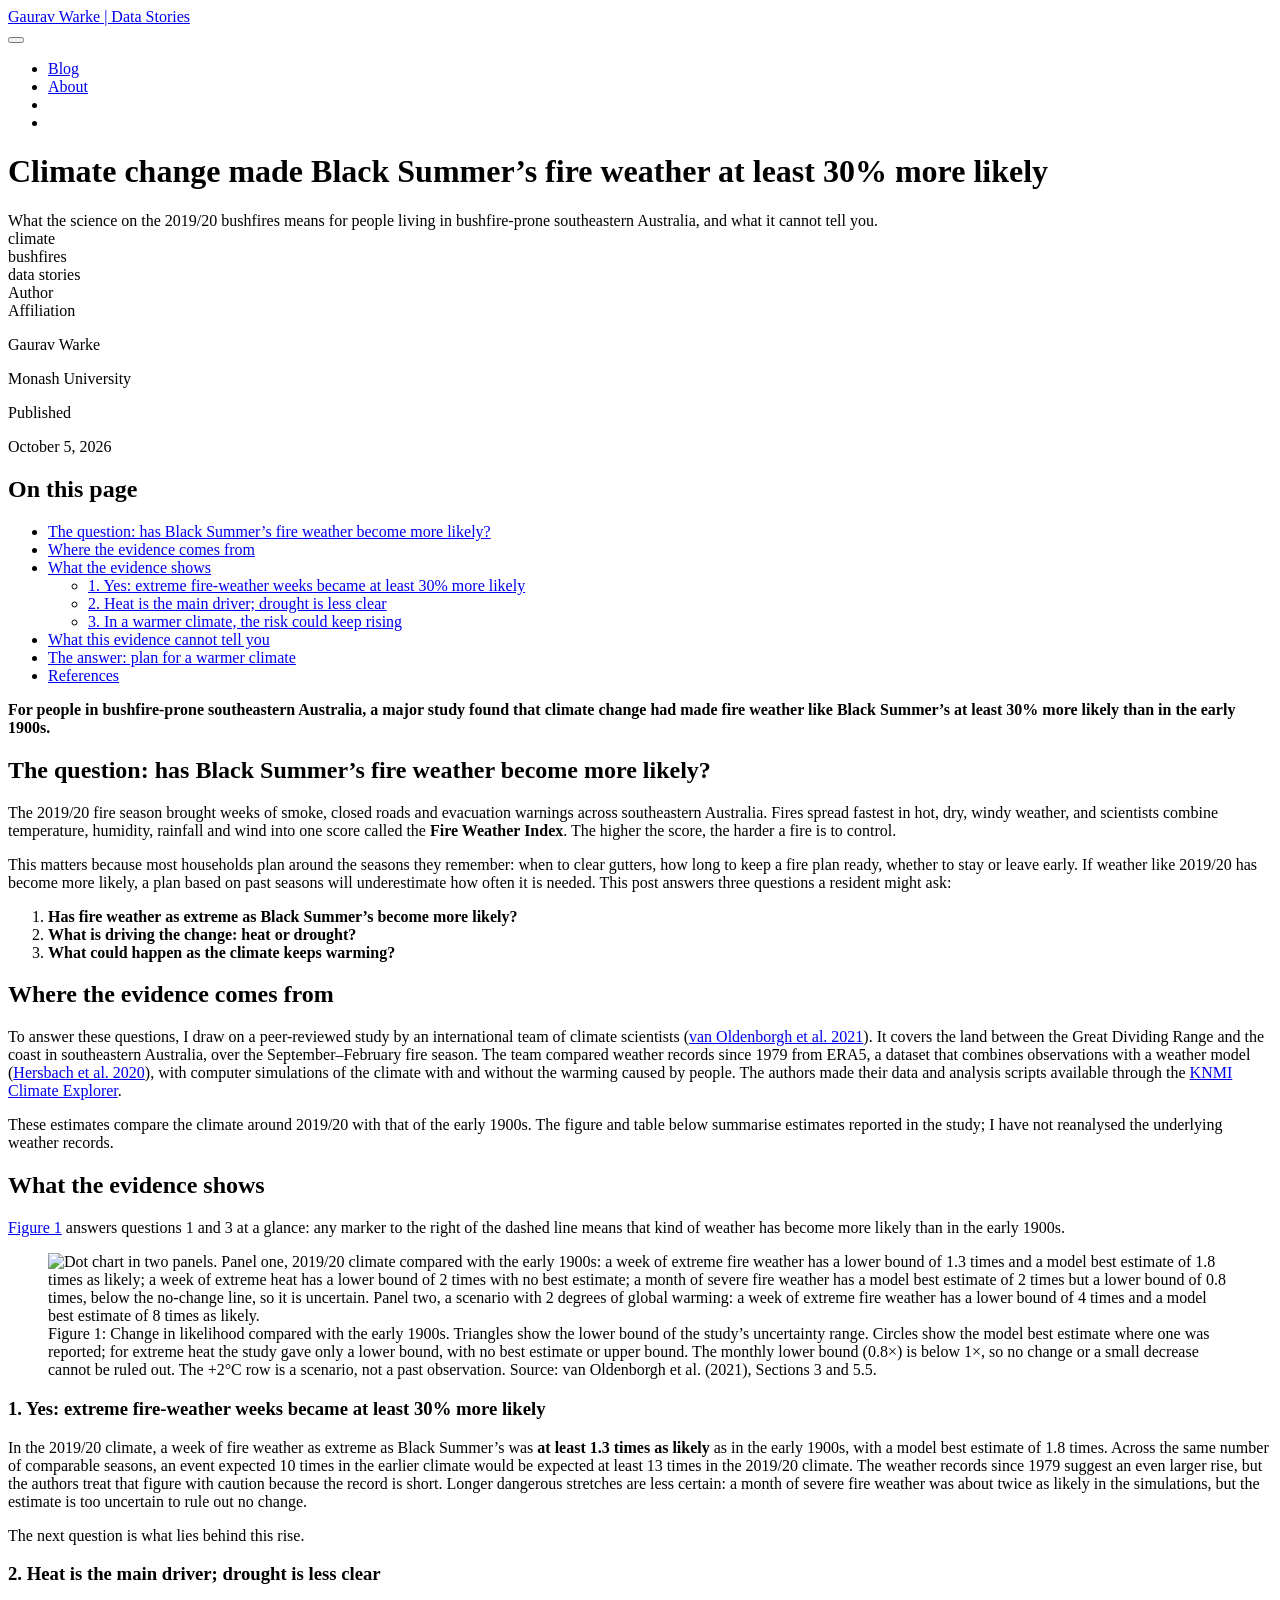
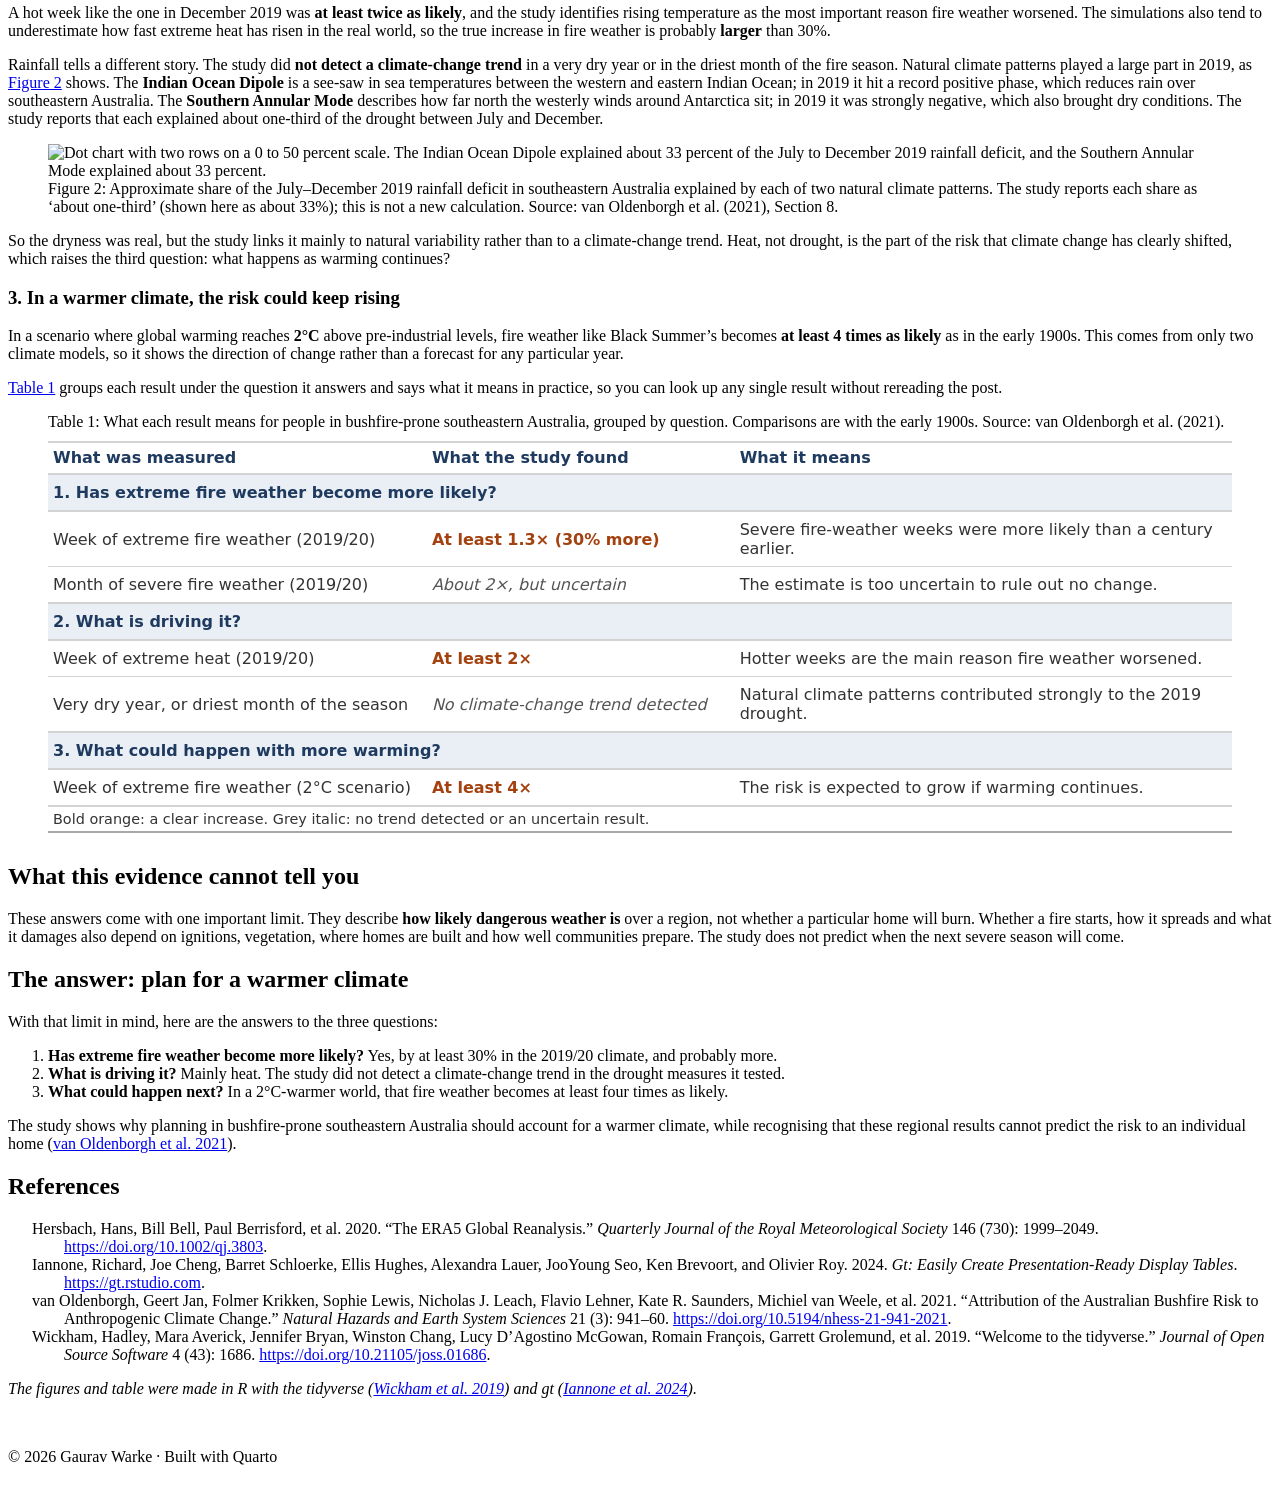
==== docs/posts/bushfire-fire-weather/index.html @ f4ad9b48 "Part E: blog post HTML" ====
<!DOCTYPE html>
<html xmlns="http://www.w3.org/1999/xhtml" lang="en" xml:lang="en"><head>

<meta charset="utf-8">
<meta name="generator" content="quarto-1.6.42">

<meta name="viewport" content="width=device-width, initial-scale=1.0, user-scalable=yes">

<meta name="author" content="Gaurav Warke">
<meta name="dcterms.date" content="2026-10-05">
<meta name="description" content="What the science on the 2019/20 bushfires means for people living in bushfire-prone southeastern Australia, and what it cannot tell you.">

<title>Climate change made Black Summer’s fire weather at least 30% more likely – Gaurav Warke | Data Stories</title>
<style>
code{white-space: pre-wrap;}
span.smallcaps{font-variant: small-caps;}
div.columns{display: flex; gap: min(4vw, 1.5em);}
div.column{flex: auto; overflow-x: auto;}
div.hanging-indent{margin-left: 1.5em; text-indent: -1.5em;}
ul.task-list{list-style: none;}
ul.task-list li input[type="checkbox"] {
  width: 0.8em;
  margin: 0 0.8em 0.2em -1em; /* quarto-specific, see https://github.com/quarto-dev/quarto-cli/issues/4556 */ 
  vertical-align: middle;
}
/* CSS for citations */
div.csl-bib-body { }
div.csl-entry {
  clear: both;
  margin-bottom: 0em;
}
.hanging-indent div.csl-entry {
  margin-left:2em;
  text-indent:-2em;
}
div.csl-left-margin {
  min-width:2em;
  float:left;
}
div.csl-right-inline {
  margin-left:2em;
  padding-left:1em;
}
div.csl-indent {
  margin-left: 2em;
}</style>


<script src="../../site_libs/quarto-nav/quarto-nav.js"></script>
<script src="../../site_libs/quarto-nav/headroom.min.js"></script>
<script src="../../site_libs/clipboard/clipboard.min.js"></script>
<script src="../../site_libs/quarto-search/autocomplete.umd.js"></script>
<script src="../../site_libs/quarto-search/fuse.min.js"></script>
<script src="../../site_libs/quarto-search/quarto-search.js"></script>
<meta name="quarto:offset" content="../../">
<script src="../../site_libs/quarto-html/quarto.js"></script>
<script src="../../site_libs/quarto-html/popper.min.js"></script>
<script src="../../site_libs/quarto-html/tippy.umd.min.js"></script>
<script src="../../site_libs/quarto-html/anchor.min.js"></script>
<link href="../../site_libs/quarto-html/tippy.css" rel="stylesheet">
<link href="../../site_libs/quarto-html/quarto-syntax-highlighting-2f5df379a58b258e96c21c0638c20c03.css" rel="stylesheet" id="quarto-text-highlighting-styles">
<script src="../../site_libs/bootstrap/bootstrap.min.js"></script>
<link href="../../site_libs/bootstrap/bootstrap-icons.css" rel="stylesheet">
<link href="../../site_libs/bootstrap/bootstrap-68cd3c3e1d5f6a276b12d2d9399c79b8.min.css" rel="stylesheet" append-hash="true" id="quarto-bootstrap" data-mode="light">
<script id="quarto-search-options" type="application/json">{
  "location": "navbar",
  "copy-button": false,
  "collapse-after": 3,
  "panel-placement": "end",
  "type": "overlay",
  "limit": 50,
  "keyboard-shortcut": [
    "f",
    "/",
    "s"
  ],
  "show-item-context": false,
  "language": {
    "search-no-results-text": "No results",
    "search-matching-documents-text": "matching documents",
    "search-copy-link-title": "Copy link to search",
    "search-hide-matches-text": "Hide additional matches",
    "search-more-match-text": "more match in this document",
    "search-more-matches-text": "more matches in this document",
    "search-clear-button-title": "Clear",
    "search-text-placeholder": "",
    "search-detached-cancel-button-title": "Cancel",
    "search-submit-button-title": "Submit",
    "search-label": "Search"
  }
}</script>
<style>html{ scroll-behavior: smooth; }</style>


</head>

<body class="nav-fixed">

<div id="quarto-search-results"></div>
  <header id="quarto-header" class="headroom fixed-top quarto-banner">
    <nav class="navbar navbar-expand-lg " data-bs-theme="dark">
      <div class="navbar-container container-fluid">
      <div class="navbar-brand-container mx-auto">
    <a class="navbar-brand" href="../../index.html">
    <span class="navbar-title">Gaurav Warke | Data Stories</span>
    </a>
  </div>
            <div id="quarto-search" class="" title="Search"></div>
          <button class="navbar-toggler" type="button" data-bs-toggle="collapse" data-bs-target="#navbarCollapse" aria-controls="navbarCollapse" role="menu" aria-expanded="false" aria-label="Toggle navigation" onclick="if (window.quartoToggleHeadroom) { window.quartoToggleHeadroom(); }">
  <span class="navbar-toggler-icon"></span>
</button>
          <div class="collapse navbar-collapse" id="navbarCollapse">
            <ul class="navbar-nav navbar-nav-scroll ms-auto">
  <li class="nav-item">
    <a class="nav-link" href="../../index.html"> 
<span class="menu-text">Blog</span></a>
  </li>  
  <li class="nav-item">
    <a class="nav-link" href="../../about.html"> 
<span class="menu-text">About</span></a>
  </li>  
  <li class="nav-item compact">
    <a class="nav-link" href="https://github.com/GauravWarke"> <i class="bi bi-github" role="img" aria-label="Gaurav Warke on GitHub">
</i> 
<span class="menu-text"></span></a>
  </li>  
  <li class="nav-item compact">
    <a class="nav-link" href="https://www.linkedin.com/in/gaurav-warke-b5493b394/"> <i class="bi bi-linkedin" role="img" aria-label="Gaurav Warke on LinkedIn">
</i> 
<span class="menu-text"></span></a>
  </li>  
</ul>
          </div> <!-- /navcollapse -->
            <div class="quarto-navbar-tools">
</div>
      </div> <!-- /container-fluid -->
    </nav>
</header>
<!-- content -->
<header id="title-block-header" class="quarto-title-block default page-columns page-full">
  <div class="quarto-title-banner page-columns page-full">
    <div class="quarto-title column-body">
      <h1 class="title">Climate change made Black Summer’s fire weather at least 30% more likely</h1>
                  <div>
        <div class="description">
          What the science on the 2019/20 bushfires means for people living in bushfire-prone southeastern Australia, and what it cannot tell you.
        </div>
      </div>
                          <div class="quarto-categories">
                <div class="quarto-category">climate</div>
                <div class="quarto-category">bushfires</div>
                <div class="quarto-category">data stories</div>
              </div>
                  </div>
  </div>
    
  <div class="quarto-title-meta-author">
    <div class="quarto-title-meta-heading">Author</div>
    <div class="quarto-title-meta-heading">Affiliation</div>
    
      <div class="quarto-title-meta-contents">
      <p class="author">Gaurav Warke </p>
    </div>
    <div class="quarto-title-meta-contents">
          <p class="affiliation">
              Monash University
            </p>
        </div>
    </div>

  <div class="quarto-title-meta">

        
      <div>
      <div class="quarto-title-meta-heading">Published</div>
      <div class="quarto-title-meta-contents">
        <p class="date">October 5, 2026</p>
      </div>
    </div>
    
      
    </div>
    
  
  </header><div id="quarto-content" class="quarto-container page-columns page-rows-contents page-layout-article page-navbar">
<!-- sidebar -->
<!-- margin-sidebar -->
    <div id="quarto-margin-sidebar" class="sidebar margin-sidebar">
        <nav id="TOC" role="doc-toc" class="toc-active">
    <h2 id="toc-title">On this page</h2>
   
  <ul>
  <li><a href="#the-question-has-black-summers-fire-weather-become-more-likely" id="toc-the-question-has-black-summers-fire-weather-become-more-likely" class="nav-link active" data-scroll-target="#the-question-has-black-summers-fire-weather-become-more-likely">The question: has Black Summer’s fire weather become more likely?</a></li>
  <li><a href="#where-the-evidence-comes-from" id="toc-where-the-evidence-comes-from" class="nav-link" data-scroll-target="#where-the-evidence-comes-from">Where the evidence comes from</a></li>
  <li><a href="#what-the-evidence-shows" id="toc-what-the-evidence-shows" class="nav-link" data-scroll-target="#what-the-evidence-shows">What the evidence shows</a>
  <ul class="collapse">
  <li><a href="#yes-extreme-fire-weather-weeks-became-at-least-30-more-likely" id="toc-yes-extreme-fire-weather-weeks-became-at-least-30-more-likely" class="nav-link" data-scroll-target="#yes-extreme-fire-weather-weeks-became-at-least-30-more-likely">1. Yes: extreme fire-weather weeks became at least 30% more likely</a></li>
  <li><a href="#heat-is-the-main-driver-drought-is-less-clear" id="toc-heat-is-the-main-driver-drought-is-less-clear" class="nav-link" data-scroll-target="#heat-is-the-main-driver-drought-is-less-clear">2. Heat is the main driver; drought is less clear</a></li>
  <li><a href="#in-a-warmer-climate-the-risk-could-keep-rising" id="toc-in-a-warmer-climate-the-risk-could-keep-rising" class="nav-link" data-scroll-target="#in-a-warmer-climate-the-risk-could-keep-rising">3. In a warmer climate, the risk could keep rising</a></li>
  </ul></li>
  <li><a href="#what-this-evidence-cannot-tell-you" id="toc-what-this-evidence-cannot-tell-you" class="nav-link" data-scroll-target="#what-this-evidence-cannot-tell-you">What this evidence cannot tell you</a></li>
  <li><a href="#the-answer-plan-for-a-warmer-climate" id="toc-the-answer-plan-for-a-warmer-climate" class="nav-link" data-scroll-target="#the-answer-plan-for-a-warmer-climate">The answer: plan for a warmer climate</a></li>
  <li><a href="#references" id="toc-references" class="nav-link" data-scroll-target="#references">References</a></li>
  </ul>
</nav>
    </div>
<!-- main -->
<main class="content quarto-banner-title-block" id="quarto-document-content">





<p><strong>For people in bushfire-prone southeastern Australia, a major study found that climate change had made fire weather like Black Summer’s at least 30% more likely than in the early 1900s.</strong></p>
<section id="the-question-has-black-summers-fire-weather-become-more-likely" class="level2">
<h2 class="anchored" data-anchor-id="the-question-has-black-summers-fire-weather-become-more-likely">The question: has Black Summer’s fire weather become more likely?</h2>
<p>The 2019/20 fire season brought weeks of smoke, closed roads and evacuation warnings across southeastern Australia. Fires spread fastest in hot, dry, windy weather, and scientists combine temperature, humidity, rainfall and wind into one score called the <strong>Fire Weather Index</strong>. The higher the score, the harder a fire is to control.</p>
<p>This matters because most households plan around the seasons they remember: when to clear gutters, how long to keep a fire plan ready, whether to stay or leave early. If weather like 2019/20 has become more likely, a plan based on past seasons will underestimate how often it is needed. This post answers three questions a resident might ask:</p>
<ol type="1">
<li><strong>Has fire weather as extreme as Black Summer’s become more likely?</strong></li>
<li><strong>What is driving the change: heat or drought?</strong></li>
<li><strong>What could happen as the climate keeps warming?</strong></li>
</ol>
</section>
<section id="where-the-evidence-comes-from" class="level2">
<h2 class="anchored" data-anchor-id="where-the-evidence-comes-from">Where the evidence comes from</h2>
<p>To answer these questions, I draw on a peer-reviewed study by an international team of climate scientists <span class="citation" data-cites="vanoldenborgh2021">(<a href="#ref-vanoldenborgh2021" role="doc-biblioref">van Oldenborgh et al. 2021</a>)</span>. It covers the land between the Great Dividing Range and the coast in southeastern Australia, over the September–February fire season. The team compared weather records since 1979 from ERA5, a dataset that combines observations with a weather model <span class="citation" data-cites="hersbach2020">(<a href="#ref-hersbach2020" role="doc-biblioref">Hersbach et al. 2020</a>)</span>, with computer simulations of the climate with and without the warming caused by people. The authors made their data and analysis scripts available through the <a href="https://climexp.knmi.nl/">KNMI Climate Explorer</a>.</p>
<p>These estimates compare the climate around 2019/20 with that of the early 1900s. The figure and table below summarise estimates reported in the study; I have not reanalysed the underlying weather records.</p>
</section>
<section id="what-the-evidence-shows" class="level2">
<h2 class="anchored" data-anchor-id="what-the-evidence-shows">What the evidence shows</h2>
<p><a href="#fig-likelihood" class="quarto-xref">Figure&nbsp;1</a> answers questions 1 and 3 at a glance: any marker to the right of the dashed line means that kind of weather has become more likely than in the early 1900s.</p>
<div class="cell">
<div class="cell-output-display">
<div id="fig-likelihood" class="quarto-float quarto-figure quarto-figure-center anchored" alt="Dot chart in two panels. Panel one, 2019/20 climate compared with the early 1900s: a week of extreme fire weather has a lower bound of 1.3 times and a model best estimate of 1.8 times as likely; a week of extreme heat has a lower bound of 2 times with no best estimate; a month of severe fire weather has a model best estimate of 2 times but a lower bound of 0.8 times, below the no-change line, so it is uncertain. Panel two, a scenario with 2 degrees of global warming: a week of extreme fire weather has a lower bound of 4 times and a model best estimate of 8 times as likely.">
<figure class="quarto-float quarto-float-fig figure">
<div aria-describedby="fig-likelihood-caption-0ceaefa1-69ba-4598-a22c-09a6ac19f8ca">
<img src="index_files/figure-html/fig-likelihood-1.png" class="img-fluid figure-img" alt="Dot chart in two panels. Panel one, 2019/20 climate compared with the early 1900s: a week of extreme fire weather has a lower bound of 1.3 times and a model best estimate of 1.8 times as likely; a week of extreme heat has a lower bound of 2 times with no best estimate; a month of severe fire weather has a model best estimate of 2 times but a lower bound of 0.8 times, below the no-change line, so it is uncertain. Panel two, a scenario with 2 degrees of global warming: a week of extreme fire weather has a lower bound of 4 times and a model best estimate of 8 times as likely." width="816">
</div>
<figcaption class="quarto-float-caption-bottom quarto-float-caption quarto-float-fig" id="fig-likelihood-caption-0ceaefa1-69ba-4598-a22c-09a6ac19f8ca">
Figure&nbsp;1: Change in likelihood compared with the early 1900s. Triangles show the lower bound of the study’s uncertainty range. Circles show the model best estimate where one was reported; for extreme heat the study gave only a lower bound, with no best estimate or upper bound. The monthly lower bound (0.8×) is below 1×, so no change or a small decrease cannot be ruled out. The +2°C row is a scenario, not a past observation. Source: van Oldenborgh et al.&nbsp;(2021), Sections 3 and 5.5.
</figcaption>
</figure>
</div>
</div>
</div>
<section id="yes-extreme-fire-weather-weeks-became-at-least-30-more-likely" class="level3">
<h3 class="anchored" data-anchor-id="yes-extreme-fire-weather-weeks-became-at-least-30-more-likely">1. Yes: extreme fire-weather weeks became at least 30% more likely</h3>
<p>In the 2019/20 climate, a week of fire weather as extreme as Black Summer’s was <strong>at least 1.3 times as likely</strong> as in the early 1900s, with a model best estimate of 1.8 times. Across the same number of comparable seasons, an event expected 10 times in the earlier climate would be expected at least 13 times in the 2019/20 climate. The weather records since 1979 suggest an even larger rise, but the authors treat that figure with caution because the record is short. Longer dangerous stretches are less certain: a month of severe fire weather was about twice as likely in the simulations, but the estimate is too uncertain to rule out no change.</p>
<p>The next question is what lies behind this rise.</p>
</section>
<section id="heat-is-the-main-driver-drought-is-less-clear" class="level3">
<h3 class="anchored" data-anchor-id="heat-is-the-main-driver-drought-is-less-clear">2. Heat is the main driver; drought is less clear</h3>
<p>A hot week like the one in December 2019 was <strong>at least twice as likely</strong>, and the study identifies rising temperature as the most important reason fire weather worsened. The simulations also tend to underestimate how fast extreme heat has risen in the real world, so the true increase in fire weather is probably <strong>larger</strong> than 30%.</p>
<p>Rainfall tells a different story. The study did <strong>not detect a climate-change trend</strong> in a very dry year or in the driest month of the fire season. Natural climate patterns played a large part in 2019, as <a href="#fig-drought" class="quarto-xref">Figure&nbsp;2</a> shows. The <strong>Indian Ocean Dipole</strong> is a see-saw in sea temperatures between the western and eastern Indian Ocean; in 2019 it hit a record positive phase, which reduces rain over southeastern Australia. The <strong>Southern Annular Mode</strong> describes how far north the westerly winds around Antarctica sit; in 2019 it was strongly negative, which also brought dry conditions. The study reports that each explained about one-third of the drought between July and December.</p>
<div class="cell">
<div class="cell-output-display">
<div id="fig-drought" class="quarto-float quarto-figure quarto-figure-center anchored" alt="Dot chart with two rows on a 0 to 50 percent scale. The Indian Ocean Dipole explained about 33 percent of the July to December 2019 rainfall deficit, and the Southern Annular Mode explained about 33 percent.">
<figure class="quarto-float quarto-float-fig figure">
<div aria-describedby="fig-drought-caption-0ceaefa1-69ba-4598-a22c-09a6ac19f8ca">
<img src="index_files/figure-html/fig-drought-1.png" class="img-fluid figure-img" alt="Dot chart with two rows on a 0 to 50 percent scale. The Indian Ocean Dipole explained about 33 percent of the July to December 2019 rainfall deficit, and the Southern Annular Mode explained about 33 percent." width="816">
</div>
<figcaption class="quarto-float-caption-bottom quarto-float-caption quarto-float-fig" id="fig-drought-caption-0ceaefa1-69ba-4598-a22c-09a6ac19f8ca">
Figure&nbsp;2: Approximate share of the July–December 2019 rainfall deficit in southeastern Australia explained by each of two natural climate patterns. The study reports each share as ‘about one-third’ (shown here as about 33%); this is not a new calculation. Source: van Oldenborgh et al.&nbsp;(2021), Section 8.
</figcaption>
</figure>
</div>
</div>
</div>
<p>So the dryness was real, but the study links it mainly to natural variability rather than to a climate-change trend. Heat, not drought, is the part of the risk that climate change has clearly shifted, which raises the third question: what happens as warming continues?</p>
</section>
<section id="in-a-warmer-climate-the-risk-could-keep-rising" class="level3">
<h3 class="anchored" data-anchor-id="in-a-warmer-climate-the-risk-could-keep-rising">3. In a warmer climate, the risk could keep rising</h3>
<p>In a scenario where global warming reaches <strong>2°C</strong> above pre-industrial levels, fire weather like Black Summer’s becomes <strong>at least 4 times as likely</strong> as in the early 1900s. This comes from only two climate models, so it shows the direction of change rather than a forecast for any particular year.</p>
<p><a href="#tbl-meaning" class="quarto-xref">Table&nbsp;1</a> groups each result under the question it answers and says what it means in practice, so you can look up any single result without rereading the post.</p>
<div class="cell">
<div id="tbl-meaning" class="cell quarto-float quarto-figure quarto-figure-center anchored">
<figure class="quarto-float quarto-float-tbl figure">
<figcaption class="quarto-float-caption-top quarto-float-caption quarto-float-tbl" id="tbl-meaning-caption-0ceaefa1-69ba-4598-a22c-09a6ac19f8ca">
Table&nbsp;1: What each result means for people in bushfire-prone southeastern Australia, grouped by question. Comparisons are with the early 1900s. Source: van Oldenborgh et al.&nbsp;(2021).
</figcaption>
<div aria-describedby="tbl-meaning-caption-0ceaefa1-69ba-4598-a22c-09a6ac19f8ca">
<div class="cell-output-display">
<div id="cxwrxjvsaa" style="padding-left:0px;padding-right:0px;padding-top:10px;padding-bottom:10px;overflow-x:auto;overflow-y:auto;width:auto;height:auto;">
<style>#cxwrxjvsaa table {
  font-family: 'Source Sans 3', system-ui, 'Segoe UI', Roboto, Helvetica, Arial, sans-serif, 'Apple Color Emoji', 'Segoe UI Emoji', 'Segoe UI Symbol', 'Noto Color Emoji';
  -webkit-font-smoothing: antialiased;
  -moz-osx-font-smoothing: grayscale;
}

#cxwrxjvsaa thead, #cxwrxjvsaa tbody, #cxwrxjvsaa tfoot, #cxwrxjvsaa tr, #cxwrxjvsaa td, #cxwrxjvsaa th {
  border-style: none;
}

#cxwrxjvsaa p {
  margin: 0;
  padding: 0;
}

#cxwrxjvsaa .gt_table {
  display: table;
  border-collapse: collapse;
  line-height: normal;
  margin-left: auto;
  margin-right: auto;
  color: #333333;
  font-size: 16px;
  font-weight: normal;
  font-style: normal;
  background-color: #FFFFFF;
  width: 100%;
  border-top-style: solid;
  border-top-width: 2px;
  border-top-color: #A8A8A8;
  border-right-style: none;
  border-right-width: 2px;
  border-right-color: #D3D3D3;
  border-bottom-style: solid;
  border-bottom-width: 2px;
  border-bottom-color: #A8A8A8;
  border-left-style: none;
  border-left-width: 2px;
  border-left-color: #D3D3D3;
}

#cxwrxjvsaa .gt_caption {
  padding-top: 4px;
  padding-bottom: 4px;
}

#cxwrxjvsaa .gt_title {
  color: #333333;
  font-size: 125%;
  font-weight: initial;
  padding-top: 4px;
  padding-bottom: 4px;
  padding-left: 5px;
  padding-right: 5px;
  border-bottom-color: #FFFFFF;
  border-bottom-width: 0;
}

#cxwrxjvsaa .gt_subtitle {
  color: #333333;
  font-size: 85%;
  font-weight: initial;
  padding-top: 3px;
  padding-bottom: 5px;
  padding-left: 5px;
  padding-right: 5px;
  border-top-color: #FFFFFF;
  border-top-width: 0;
}

#cxwrxjvsaa .gt_heading {
  background-color: #FFFFFF;
  text-align: center;
  border-bottom-color: #FFFFFF;
  border-left-style: none;
  border-left-width: 1px;
  border-left-color: #D3D3D3;
  border-right-style: none;
  border-right-width: 1px;
  border-right-color: #D3D3D3;
}

#cxwrxjvsaa .gt_bottom_border {
  border-bottom-style: solid;
  border-bottom-width: 2px;
  border-bottom-color: #D3D3D3;
}

#cxwrxjvsaa .gt_col_headings {
  border-top-style: solid;
  border-top-width: 2px;
  border-top-color: #D3D3D3;
  border-bottom-style: solid;
  border-bottom-width: 2px;
  border-bottom-color: #D3D3D3;
  border-left-style: none;
  border-left-width: 1px;
  border-left-color: #D3D3D3;
  border-right-style: none;
  border-right-width: 1px;
  border-right-color: #D3D3D3;
}

#cxwrxjvsaa .gt_col_heading {
  color: #333333;
  background-color: #FFFFFF;
  font-size: 100%;
  font-weight: normal;
  text-transform: inherit;
  border-left-style: none;
  border-left-width: 1px;
  border-left-color: #D3D3D3;
  border-right-style: none;
  border-right-width: 1px;
  border-right-color: #D3D3D3;
  vertical-align: bottom;
  padding-top: 5px;
  padding-bottom: 6px;
  padding-left: 5px;
  padding-right: 5px;
  overflow-x: hidden;
}

#cxwrxjvsaa .gt_column_spanner_outer {
  color: #333333;
  background-color: #FFFFFF;
  font-size: 100%;
  font-weight: normal;
  text-transform: inherit;
  padding-top: 0;
  padding-bottom: 0;
  padding-left: 4px;
  padding-right: 4px;
}

#cxwrxjvsaa .gt_column_spanner_outer:first-child {
  padding-left: 0;
}

#cxwrxjvsaa .gt_column_spanner_outer:last-child {
  padding-right: 0;
}

#cxwrxjvsaa .gt_column_spanner {
  border-bottom-style: solid;
  border-bottom-width: 2px;
  border-bottom-color: #D3D3D3;
  vertical-align: bottom;
  padding-top: 5px;
  padding-bottom: 5px;
  overflow-x: hidden;
  display: inline-block;
  width: 100%;
}

#cxwrxjvsaa .gt_spanner_row {
  border-bottom-style: hidden;
}

#cxwrxjvsaa .gt_group_heading {
  padding-top: 8px;
  padding-bottom: 8px;
  padding-left: 5px;
  padding-right: 5px;
  color: #333333;
  background-color: #FFFFFF;
  font-size: 100%;
  font-weight: initial;
  text-transform: inherit;
  border-top-style: solid;
  border-top-width: 2px;
  border-top-color: #D3D3D3;
  border-bottom-style: solid;
  border-bottom-width: 2px;
  border-bottom-color: #D3D3D3;
  border-left-style: none;
  border-left-width: 1px;
  border-left-color: #D3D3D3;
  border-right-style: none;
  border-right-width: 1px;
  border-right-color: #D3D3D3;
  vertical-align: middle;
  text-align: left;
}

#cxwrxjvsaa .gt_empty_group_heading {
  padding: 0.5px;
  color: #333333;
  background-color: #FFFFFF;
  font-size: 100%;
  font-weight: initial;
  border-top-style: solid;
  border-top-width: 2px;
  border-top-color: #D3D3D3;
  border-bottom-style: solid;
  border-bottom-width: 2px;
  border-bottom-color: #D3D3D3;
  vertical-align: middle;
}

#cxwrxjvsaa .gt_from_md > :first-child {
  margin-top: 0;
}

#cxwrxjvsaa .gt_from_md > :last-child {
  margin-bottom: 0;
}

#cxwrxjvsaa .gt_row {
  padding-top: 8px;
  padding-bottom: 8px;
  padding-left: 5px;
  padding-right: 5px;
  margin: 10px;
  border-top-style: solid;
  border-top-width: 1px;
  border-top-color: #D3D3D3;
  border-left-style: none;
  border-left-width: 1px;
  border-left-color: #D3D3D3;
  border-right-style: none;
  border-right-width: 1px;
  border-right-color: #D3D3D3;
  vertical-align: middle;
  overflow-x: hidden;
}

#cxwrxjvsaa .gt_stub {
  color: #333333;
  background-color: #FFFFFF;
  font-size: 100%;
  font-weight: initial;
  text-transform: inherit;
  border-right-style: solid;
  border-right-width: 2px;
  border-right-color: #D3D3D3;
  padding-left: 5px;
  padding-right: 5px;
}

#cxwrxjvsaa .gt_stub_row_group {
  color: #333333;
  background-color: #FFFFFF;
  font-size: 100%;
  font-weight: initial;
  text-transform: inherit;
  border-right-style: solid;
  border-right-width: 2px;
  border-right-color: #D3D3D3;
  padding-left: 5px;
  padding-right: 5px;
  vertical-align: top;
}

#cxwrxjvsaa .gt_row_group_first td {
  border-top-width: 2px;
}

#cxwrxjvsaa .gt_row_group_first th {
  border-top-width: 2px;
}

#cxwrxjvsaa .gt_summary_row {
  color: #333333;
  background-color: #FFFFFF;
  text-transform: inherit;
  padding-top: 8px;
  padding-bottom: 8px;
  padding-left: 5px;
  padding-right: 5px;
}

#cxwrxjvsaa .gt_first_summary_row {
  border-top-style: solid;
  border-top-color: #D3D3D3;
}

#cxwrxjvsaa .gt_first_summary_row.thick {
  border-top-width: 2px;
}

#cxwrxjvsaa .gt_last_summary_row {
  padding-top: 8px;
  padding-bottom: 8px;
  padding-left: 5px;
  padding-right: 5px;
  border-bottom-style: solid;
  border-bottom-width: 2px;
  border-bottom-color: #D3D3D3;
}

#cxwrxjvsaa .gt_grand_summary_row {
  color: #333333;
  background-color: #FFFFFF;
  text-transform: inherit;
  padding-top: 8px;
  padding-bottom: 8px;
  padding-left: 5px;
  padding-right: 5px;
}

#cxwrxjvsaa .gt_first_grand_summary_row {
  padding-top: 8px;
  padding-bottom: 8px;
  padding-left: 5px;
  padding-right: 5px;
  border-top-style: double;
  border-top-width: 6px;
  border-top-color: #D3D3D3;
}

#cxwrxjvsaa .gt_last_grand_summary_row_top {
  padding-top: 8px;
  padding-bottom: 8px;
  padding-left: 5px;
  padding-right: 5px;
  border-bottom-style: double;
  border-bottom-width: 6px;
  border-bottom-color: #D3D3D3;
}

#cxwrxjvsaa .gt_striped {
  background-color: rgba(128, 128, 128, 0.05);
}

#cxwrxjvsaa .gt_table_body {
  border-top-style: solid;
  border-top-width: 2px;
  border-top-color: #D3D3D3;
  border-bottom-style: solid;
  border-bottom-width: 2px;
  border-bottom-color: #D3D3D3;
}

#cxwrxjvsaa .gt_footnotes {
  color: #333333;
  background-color: #FFFFFF;
  border-bottom-style: none;
  border-bottom-width: 2px;
  border-bottom-color: #D3D3D3;
  border-left-style: none;
  border-left-width: 2px;
  border-left-color: #D3D3D3;
  border-right-style: none;
  border-right-width: 2px;
  border-right-color: #D3D3D3;
}

#cxwrxjvsaa .gt_footnote {
  margin: 0px;
  font-size: 90%;
  padding-top: 4px;
  padding-bottom: 4px;
  padding-left: 5px;
  padding-right: 5px;
}

#cxwrxjvsaa .gt_sourcenotes {
  color: #333333;
  background-color: #FFFFFF;
  border-bottom-style: none;
  border-bottom-width: 2px;
  border-bottom-color: #D3D3D3;
  border-left-style: none;
  border-left-width: 2px;
  border-left-color: #D3D3D3;
  border-right-style: none;
  border-right-width: 2px;
  border-right-color: #D3D3D3;
}

#cxwrxjvsaa .gt_sourcenote {
  font-size: 90%;
  padding-top: 4px;
  padding-bottom: 4px;
  padding-left: 5px;
  padding-right: 5px;
}

#cxwrxjvsaa .gt_left {
  text-align: left;
}

#cxwrxjvsaa .gt_center {
  text-align: center;
}

#cxwrxjvsaa .gt_right {
  text-align: right;
  font-variant-numeric: tabular-nums;
}

#cxwrxjvsaa .gt_font_normal {
  font-weight: normal;
}

#cxwrxjvsaa .gt_font_bold {
  font-weight: bold;
}

#cxwrxjvsaa .gt_font_italic {
  font-style: italic;
}

#cxwrxjvsaa .gt_super {
  font-size: 65%;
}

#cxwrxjvsaa .gt_footnote_marks {
  font-size: 75%;
  vertical-align: 0.4em;
  position: initial;
}

#cxwrxjvsaa .gt_asterisk {
  font-size: 100%;
  vertical-align: 0;
}

#cxwrxjvsaa .gt_indent_1 {
  text-indent: 5px;
}

#cxwrxjvsaa .gt_indent_2 {
  text-indent: 10px;
}

#cxwrxjvsaa .gt_indent_3 {
  text-indent: 15px;
}

#cxwrxjvsaa .gt_indent_4 {
  text-indent: 20px;
}

#cxwrxjvsaa .gt_indent_5 {
  text-indent: 25px;
}

#cxwrxjvsaa .katex-display {
  display: inline-flex !important;
  margin-bottom: 0.75em !important;
}

#cxwrxjvsaa div.Reactable > div.rt-table > div.rt-thead > div.rt-tr.rt-tr-group-header > div.rt-th-group:after {
  height: 0px !important;
}
</style>

<table class="gt_table do-not-create-environment cell caption-top table table-sm table-striped small" data-quarto-postprocess="true" data-quarto-disable-processing="false" data-quarto-bootstrap="false">
<colgroup>
<col style="width: 32%">
<col style="width: 26%">
<col style="width: 42%">
</colgroup>
<thead>
<tr class="gt_col_headings header">
<th id="measure" class="gt_col_heading gt_columns_bottom_border gt_left" data-quarto-table-cell-role="th" style="color: #1F3A5F; font-weight: bold" scope="col">What was measured</th>
<th id="finding" class="gt_col_heading gt_columns_bottom_border gt_left" data-quarto-table-cell-role="th" style="color: #1F3A5F; font-weight: bold" scope="col">What the study found</th>
<th id="meaning" class="gt_col_heading gt_columns_bottom_border gt_left" data-quarto-table-cell-role="th" style="color: #1F3A5F; font-weight: bold" scope="col">What it means</th>
</tr>
</thead>
<tbody class="gt_table_body">
<tr class="gt_group_heading_row odd">
<td colspan="3" id="1. Has extreme fire weather become more likely?" class="gt_group_heading" data-quarto-table-cell-role="th" style="color: #1F3A5F; font-weight: bold; background-color: #EAEFF5" scope="colgroup">1. Has extreme fire weather become more likely?</td>
</tr>
<tr class="gt_row_group_first even">
<td class="gt_row gt_left" headers="1. Has extreme fire weather become more likely?  measure">Week of extreme fire weather (2019/20)</td>
<td class="gt_row gt_left" headers="1. Has extreme fire weather become more likely?  finding" style="color: #A3410F; font-weight: bold">At least 1.3× (30% more)</td>
<td class="gt_row gt_left" headers="1. Has extreme fire weather become more likely?  meaning">Severe fire-weather weeks were more likely than a century earlier.</td>
</tr>
<tr class="odd">
<td class="gt_row gt_left" headers="1. Has extreme fire weather become more likely?  measure">Month of severe fire weather (2019/20)</td>
<td class="gt_row gt_left" headers="1. Has extreme fire weather become more likely?  finding" style="color: #555555; font-style: italic">About 2×, but uncertain</td>
<td class="gt_row gt_left" headers="1. Has extreme fire weather become more likely?  meaning">The estimate is too uncertain to rule out no change.</td>
</tr>
<tr class="gt_group_heading_row even">
<td colspan="3" id="2. What is driving it?" class="gt_group_heading" data-quarto-table-cell-role="th" style="color: #1F3A5F; font-weight: bold; background-color: #EAEFF5" scope="colgroup">2. What is driving it?</td>
</tr>
<tr class="gt_row_group_first odd">
<td class="gt_row gt_left" headers="2. What is driving it?  measure">Week of extreme heat (2019/20)</td>
<td class="gt_row gt_left" headers="2. What is driving it?  finding" style="color: #A3410F; font-weight: bold">At least 2×</td>
<td class="gt_row gt_left" headers="2. What is driving it?  meaning">Hotter weeks are the main reason fire weather worsened.</td>
</tr>
<tr class="even">
<td class="gt_row gt_left" headers="2. What is driving it?  measure">Very dry year, or driest month of the season</td>
<td class="gt_row gt_left" headers="2. What is driving it?  finding" style="color: #555555; font-style: italic">No climate-change trend detected</td>
<td class="gt_row gt_left" headers="2. What is driving it?  meaning">Natural climate patterns contributed strongly to the 2019 drought.</td>
</tr>
<tr class="gt_group_heading_row odd">
<td colspan="3" id="3. What could happen with more warming?" class="gt_group_heading" data-quarto-table-cell-role="th" style="color: #1F3A5F; font-weight: bold; background-color: #EAEFF5" scope="colgroup">3. What could happen with more warming?</td>
</tr>
<tr class="gt_row_group_first even">
<td class="gt_row gt_left" headers="3. What could happen with more warming?  measure">Week of extreme fire weather (2°C scenario)</td>
<td class="gt_row gt_left" headers="3. What could happen with more warming?  finding" style="color: #A3410F; font-weight: bold">At least 4×</td>
<td class="gt_row gt_left" headers="3. What could happen with more warming?  meaning">The risk is expected to grow if warming continues.</td>
</tr>
</tbody><tfoot>
<tr class="gt_sourcenotes odd">
<td colspan="3" class="gt_sourcenote">Bold orange: a clear increase. Grey italic: no trend detected or an uncertain result.</td>
</tr>
</tfoot>

</table>

</div>
</div>
</div>
</figure>
</div>
</div>
</section>
</section>
<section id="what-this-evidence-cannot-tell-you" class="level2">
<h2 class="anchored" data-anchor-id="what-this-evidence-cannot-tell-you">What this evidence cannot tell you</h2>
<p>These answers come with one important limit. They describe <strong>how likely dangerous weather is</strong> over a region, not whether a particular home will burn. Whether a fire starts, how it spreads and what it damages also depend on ignitions, vegetation, where homes are built and how well communities prepare. The study does not predict when the next severe season will come.</p>
</section>
<section id="the-answer-plan-for-a-warmer-climate" class="level2">
<h2 class="anchored" data-anchor-id="the-answer-plan-for-a-warmer-climate">The answer: plan for a warmer climate</h2>
<p>With that limit in mind, here are the answers to the three questions:</p>
<ol type="1">
<li><strong>Has extreme fire weather become more likely?</strong> Yes, by at least 30% in the 2019/20 climate, and probably more.</li>
<li><strong>What is driving it?</strong> Mainly heat. The study did not detect a climate-change trend in the drought measures it tested.</li>
<li><strong>What could happen next?</strong> In a 2°C-warmer world, that fire weather becomes at least four times as likely.</li>
</ol>
<p>The study shows why planning in bushfire-prone southeastern Australia should account for a warmer climate, while recognising that these regional results cannot predict the risk to an individual home <span class="citation" data-cites="vanoldenborgh2021">(<a href="#ref-vanoldenborgh2021" role="doc-biblioref">van Oldenborgh et al. 2021</a>)</span>.</p>
</section>
<section id="references" class="level2">
<h2 class="anchored" data-anchor-id="references">References</h2>
<div id="refs" class="references csl-bib-body hanging-indent" data-entry-spacing="0" role="list">
<div id="ref-hersbach2020" class="csl-entry" role="listitem">
Hersbach, Hans, Bill Bell, Paul Berrisford, et al. 2020. <span>“The <span>ERA5</span> Global Reanalysis.”</span> <em>Quarterly Journal of the Royal Meteorological Society</em> 146 (730): 1999–2049. <a href="https://doi.org/10.1002/qj.3803">https://doi.org/10.1002/qj.3803</a>.
</div>
<div id="ref-gt" class="csl-entry" role="listitem">
Iannone, Richard, Joe Cheng, Barret Schloerke, Ellis Hughes, Alexandra Lauer, JooYoung Seo, Ken Brevoort, and Olivier Roy. 2024. <em>Gt: Easily Create Presentation-Ready Display Tables</em>. <a href="https://gt.rstudio.com">https://gt.rstudio.com</a>.
</div>
<div id="ref-vanoldenborgh2021" class="csl-entry" role="listitem">
van Oldenborgh, Geert Jan, Folmer Krikken, Sophie Lewis, Nicholas J. Leach, Flavio Lehner, Kate R. Saunders, Michiel van Weele, et al. 2021. <span>“Attribution of the <span>Australian</span> Bushfire Risk to Anthropogenic Climate Change.”</span> <em>Natural Hazards and Earth System Sciences</em> 21 (3): 941–60. <a href="https://doi.org/10.5194/nhess-21-941-2021">https://doi.org/10.5194/nhess-21-941-2021</a>.
</div>
<div id="ref-tidyverse" class="csl-entry" role="listitem">
Wickham, Hadley, Mara Averick, Jennifer Bryan, Winston Chang, Lucy D’Agostino McGowan, Romain François, Garrett Grolemund, et al. 2019. <span>“Welcome to the <span class="nocase">tidyverse</span>.”</span> <em>Journal of Open Source Software</em> 4 (43): 1686. <a href="https://doi.org/10.21105/joss.01686">https://doi.org/10.21105/joss.01686</a>.
</div>
</div>
<p><em>The figures and table were made in R with the tidyverse <span class="citation" data-cites="tidyverse">(<a href="#ref-tidyverse" role="doc-biblioref">Wickham et al. 2019</a>)</span> and gt <span class="citation" data-cites="gt">(<a href="#ref-gt" role="doc-biblioref">Iannone et al. 2024</a>)</span>.</em></p>


</section>

</main> <!-- /main -->
<script id="quarto-html-after-body" type="application/javascript">
window.document.addEventListener("DOMContentLoaded", function (event) {
  const toggleBodyColorMode = (bsSheetEl) => {
    const mode = bsSheetEl.getAttribute("data-mode");
    const bodyEl = window.document.querySelector("body");
    if (mode === "dark") {
      bodyEl.classList.add("quarto-dark");
      bodyEl.classList.remove("quarto-light");
    } else {
      bodyEl.classList.add("quarto-light");
      bodyEl.classList.remove("quarto-dark");
    }
  }
  const toggleBodyColorPrimary = () => {
    const bsSheetEl = window.document.querySelector("link#quarto-bootstrap");
    if (bsSheetEl) {
      toggleBodyColorMode(bsSheetEl);
    }
  }
  toggleBodyColorPrimary();  
  const icon = "";
  const anchorJS = new window.AnchorJS();
  anchorJS.options = {
    placement: 'right',
    icon: icon
  };
  anchorJS.add('.anchored');
  const isCodeAnnotation = (el) => {
    for (const clz of el.classList) {
      if (clz.startsWith('code-annotation-')) {                     
        return true;
      }
    }
    return false;
  }
  const onCopySuccess = function(e) {
    // button target
    const button = e.trigger;
    // don't keep focus
    button.blur();
    // flash "checked"
    button.classList.add('code-copy-button-checked');
    var currentTitle = button.getAttribute("title");
    button.setAttribute("title", "Copied!");
    let tooltip;
    if (window.bootstrap) {
      button.setAttribute("data-bs-toggle", "tooltip");
      button.setAttribute("data-bs-placement", "left");
      button.setAttribute("data-bs-title", "Copied!");
      tooltip = new bootstrap.Tooltip(button, 
        { trigger: "manual", 
          customClass: "code-copy-button-tooltip",
          offset: [0, -8]});
      tooltip.show();    
    }
    setTimeout(function() {
      if (tooltip) {
        tooltip.hide();
        button.removeAttribute("data-bs-title");
        button.removeAttribute("data-bs-toggle");
        button.removeAttribute("data-bs-placement");
      }
      button.setAttribute("title", currentTitle);
      button.classList.remove('code-copy-button-checked');
    }, 1000);
    // clear code selection
    e.clearSelection();
  }
  const getTextToCopy = function(trigger) {
      const codeEl = trigger.previousElementSibling.cloneNode(true);
      for (const childEl of codeEl.children) {
        if (isCodeAnnotation(childEl)) {
          childEl.remove();
        }
      }
      return codeEl.innerText;
  }
  const clipboard = new window.ClipboardJS('.code-copy-button:not([data-in-quarto-modal])', {
    text: getTextToCopy
  });
  clipboard.on('success', onCopySuccess);
  if (window.document.getElementById('quarto-embedded-source-code-modal')) {
    const clipboardModal = new window.ClipboardJS('.code-copy-button[data-in-quarto-modal]', {
      text: getTextToCopy,
      container: window.document.getElementById('quarto-embedded-source-code-modal')
    });
    clipboardModal.on('success', onCopySuccess);
  }
    var localhostRegex = new RegExp(/^(?:http|https):\/\/localhost\:?[0-9]*\//);
    var mailtoRegex = new RegExp(/^mailto:/);
      var filterRegex = new RegExp("https:\/\/etc5523-2026\.github\.io\/etc5523-assignment-3-gauravwarke\/");
    var isInternal = (href) => {
        return filterRegex.test(href) || localhostRegex.test(href) || mailtoRegex.test(href);
    }
    // Inspect non-navigation links and adorn them if external
 	var links = window.document.querySelectorAll('a[href]:not(.nav-link):not(.navbar-brand):not(.toc-action):not(.sidebar-link):not(.sidebar-item-toggle):not(.pagination-link):not(.no-external):not([aria-hidden]):not(.dropdown-item):not(.quarto-navigation-tool):not(.about-link)');
    for (var i=0; i<links.length; i++) {
      const link = links[i];
      if (!isInternal(link.href)) {
        // undo the damage that might have been done by quarto-nav.js in the case of
        // links that we want to consider external
        if (link.dataset.originalHref !== undefined) {
          link.href = link.dataset.originalHref;
        }
      }
    }
  function tippyHover(el, contentFn, onTriggerFn, onUntriggerFn) {
    const config = {
      allowHTML: true,
      maxWidth: 500,
      delay: 100,
      arrow: false,
      appendTo: function(el) {
          return el.parentElement;
      },
      interactive: true,
      interactiveBorder: 10,
      theme: 'quarto',
      placement: 'bottom-start',
    };
    if (contentFn) {
      config.content = contentFn;
    }
    if (onTriggerFn) {
      config.onTrigger = onTriggerFn;
    }
    if (onUntriggerFn) {
      config.onUntrigger = onUntriggerFn;
    }
    window.tippy(el, config); 
  }
  const noterefs = window.document.querySelectorAll('a[role="doc-noteref"]');
  for (var i=0; i<noterefs.length; i++) {
    const ref = noterefs[i];
    tippyHover(ref, function() {
      // use id or data attribute instead here
      let href = ref.getAttribute('data-footnote-href') || ref.getAttribute('href');
      try { href = new URL(href).hash; } catch {}
      const id = href.replace(/^#\/?/, "");
      const note = window.document.getElementById(id);
      if (note) {
        return note.innerHTML;
      } else {
        return "";
      }
    });
  }
  const xrefs = window.document.querySelectorAll('a.quarto-xref');
  const processXRef = (id, note) => {
    // Strip column container classes
    const stripColumnClz = (el) => {
      el.classList.remove("page-full", "page-columns");
      if (el.children) {
        for (const child of el.children) {
          stripColumnClz(child);
        }
      }
    }
    stripColumnClz(note)
    if (id === null || id.startsWith('sec-')) {
      // Special case sections, only their first couple elements
      const container = document.createElement("div");
      if (note.children && note.children.length > 2) {
        container.appendChild(note.children[0].cloneNode(true));
        for (let i = 1; i < note.children.length; i++) {
          const child = note.children[i];
          if (child.tagName === "P" && child.innerText === "") {
            continue;
          } else {
            container.appendChild(child.cloneNode(true));
            break;
          }
        }
        if (window.Quarto?.typesetMath) {
          window.Quarto.typesetMath(container);
        }
        return container.innerHTML
      } else {
        if (window.Quarto?.typesetMath) {
          window.Quarto.typesetMath(note);
        }
        return note.innerHTML;
      }
    } else {
      // Remove any anchor links if they are present
      const anchorLink = note.querySelector('a.anchorjs-link');
      if (anchorLink) {
        anchorLink.remove();
      }
      if (window.Quarto?.typesetMath) {
        window.Quarto.typesetMath(note);
      }
      if (note.classList.contains("callout")) {
        return note.outerHTML;
      } else {
        return note.innerHTML;
      }
    }
  }
  for (var i=0; i<xrefs.length; i++) {
    const xref = xrefs[i];
    tippyHover(xref, undefined, function(instance) {
      instance.disable();
      let url = xref.getAttribute('href');
      let hash = undefined; 
      if (url.startsWith('#')) {
        hash = url;
      } else {
        try { hash = new URL(url).hash; } catch {}
      }
      if (hash) {
        const id = hash.replace(/^#\/?/, "");
        const note = window.document.getElementById(id);
        if (note !== null) {
          try {
            const html = processXRef(id, note.cloneNode(true));
            instance.setContent(html);
          } finally {
            instance.enable();
            instance.show();
          }
        } else {
          // See if we can fetch this
          fetch(url.split('#')[0])
          .then(res => res.text())
          .then(html => {
            const parser = new DOMParser();
            const htmlDoc = parser.parseFromString(html, "text/html");
            const note = htmlDoc.getElementById(id);
            if (note !== null) {
              const html = processXRef(id, note);
              instance.setContent(html);
            } 
          }).finally(() => {
            instance.enable();
            instance.show();
          });
        }
      } else {
        // See if we can fetch a full url (with no hash to target)
        // This is a special case and we should probably do some content thinning / targeting
        fetch(url)
        .then(res => res.text())
        .then(html => {
          const parser = new DOMParser();
          const htmlDoc = parser.parseFromString(html, "text/html");
          const note = htmlDoc.querySelector('main.content');
          if (note !== null) {
            // This should only happen for chapter cross references
            // (since there is no id in the URL)
            // remove the first header
            if (note.children.length > 0 && note.children[0].tagName === "HEADER") {
              note.children[0].remove();
            }
            const html = processXRef(null, note);
            instance.setContent(html);
          } 
        }).finally(() => {
          instance.enable();
          instance.show();
        });
      }
    }, function(instance) {
    });
  }
      let selectedAnnoteEl;
      const selectorForAnnotation = ( cell, annotation) => {
        let cellAttr = 'data-code-cell="' + cell + '"';
        let lineAttr = 'data-code-annotation="' +  annotation + '"';
        const selector = 'span[' + cellAttr + '][' + lineAttr + ']';
        return selector;
      }
      const selectCodeLines = (annoteEl) => {
        const doc = window.document;
        const targetCell = annoteEl.getAttribute("data-target-cell");
        const targetAnnotation = annoteEl.getAttribute("data-target-annotation");
        const annoteSpan = window.document.querySelector(selectorForAnnotation(targetCell, targetAnnotation));
        const lines = annoteSpan.getAttribute("data-code-lines").split(",");
        const lineIds = lines.map((line) => {
          return targetCell + "-" + line;
        })
        let top = null;
        let height = null;
        let parent = null;
        if (lineIds.length > 0) {
            //compute the position of the single el (top and bottom and make a div)
            const el = window.document.getElementById(lineIds[0]);
            top = el.offsetTop;
            height = el.offsetHeight;
            parent = el.parentElement.parentElement;
          if (lineIds.length > 1) {
            const lastEl = window.document.getElementById(lineIds[lineIds.length - 1]);
            const bottom = lastEl.offsetTop + lastEl.offsetHeight;
            height = bottom - top;
          }
          if (top !== null && height !== null && parent !== null) {
            // cook up a div (if necessary) and position it 
            let div = window.document.getElementById("code-annotation-line-highlight");
            if (div === null) {
              div = window.document.createElement("div");
              div.setAttribute("id", "code-annotation-line-highlight");
              div.style.position = 'absolute';
              parent.appendChild(div);
            }
            div.style.top = top - 2 + "px";
            div.style.height = height + 4 + "px";
            div.style.left = 0;
            let gutterDiv = window.document.getElementById("code-annotation-line-highlight-gutter");
            if (gutterDiv === null) {
              gutterDiv = window.document.createElement("div");
              gutterDiv.setAttribute("id", "code-annotation-line-highlight-gutter");
              gutterDiv.style.position = 'absolute';
              const codeCell = window.document.getElementById(targetCell);
              const gutter = codeCell.querySelector('.code-annotation-gutter');
              gutter.appendChild(gutterDiv);
            }
            gutterDiv.style.top = top - 2 + "px";
            gutterDiv.style.height = height + 4 + "px";
          }
          selectedAnnoteEl = annoteEl;
        }
      };
      const unselectCodeLines = () => {
        const elementsIds = ["code-annotation-line-highlight", "code-annotation-line-highlight-gutter"];
        elementsIds.forEach((elId) => {
          const div = window.document.getElementById(elId);
          if (div) {
            div.remove();
          }
        });
        selectedAnnoteEl = undefined;
      };
        // Handle positioning of the toggle
    window.addEventListener(
      "resize",
      throttle(() => {
        elRect = undefined;
        if (selectedAnnoteEl) {
          selectCodeLines(selectedAnnoteEl);
        }
      }, 10)
    );
    function throttle(fn, ms) {
    let throttle = false;
    let timer;
      return (...args) => {
        if(!throttle) { // first call gets through
            fn.apply(this, args);
            throttle = true;
        } else { // all the others get throttled
            if(timer) clearTimeout(timer); // cancel #2
            timer = setTimeout(() => {
              fn.apply(this, args);
              timer = throttle = false;
            }, ms);
        }
      };
    }
      // Attach click handler to the DT
      const annoteDls = window.document.querySelectorAll('dt[data-target-cell]');
      for (const annoteDlNode of annoteDls) {
        annoteDlNode.addEventListener('click', (event) => {
          const clickedEl = event.target;
          if (clickedEl !== selectedAnnoteEl) {
            unselectCodeLines();
            const activeEl = window.document.querySelector('dt[data-target-cell].code-annotation-active');
            if (activeEl) {
              activeEl.classList.remove('code-annotation-active');
            }
            selectCodeLines(clickedEl);
            clickedEl.classList.add('code-annotation-active');
          } else {
            // Unselect the line
            unselectCodeLines();
            clickedEl.classList.remove('code-annotation-active');
          }
        });
      }
  const findCites = (el) => {
    const parentEl = el.parentElement;
    if (parentEl) {
      const cites = parentEl.dataset.cites;
      if (cites) {
        return {
          el,
          cites: cites.split(' ')
        };
      } else {
        return findCites(el.parentElement)
      }
    } else {
      return undefined;
    }
  };
  var bibliorefs = window.document.querySelectorAll('a[role="doc-biblioref"]');
  for (var i=0; i<bibliorefs.length; i++) {
    const ref = bibliorefs[i];
    const citeInfo = findCites(ref);
    if (citeInfo) {
      tippyHover(citeInfo.el, function() {
        var popup = window.document.createElement('div');
        citeInfo.cites.forEach(function(cite) {
          var citeDiv = window.document.createElement('div');
          citeDiv.classList.add('hanging-indent');
          citeDiv.classList.add('csl-entry');
          var biblioDiv = window.document.getElementById('ref-' + cite);
          if (biblioDiv) {
            citeDiv.innerHTML = biblioDiv.innerHTML;
          }
          popup.appendChild(citeDiv);
        });
        return popup.innerHTML;
      });
    }
  }
});
</script>
</div> <!-- /content -->
<footer class="footer">
  <div class="nav-footer">
    <div class="nav-footer-left">
      &nbsp;
    </div>   
    <div class="nav-footer-center">
<p>© 2026 Gaurav Warke · Built with Quarto</p>
</div>
    <div class="nav-footer-right">
      &nbsp;
    </div>
  </div>
</footer>




<script src="../../site_libs/quarto-html/zenscroll-min.js"></script>
</body></html>
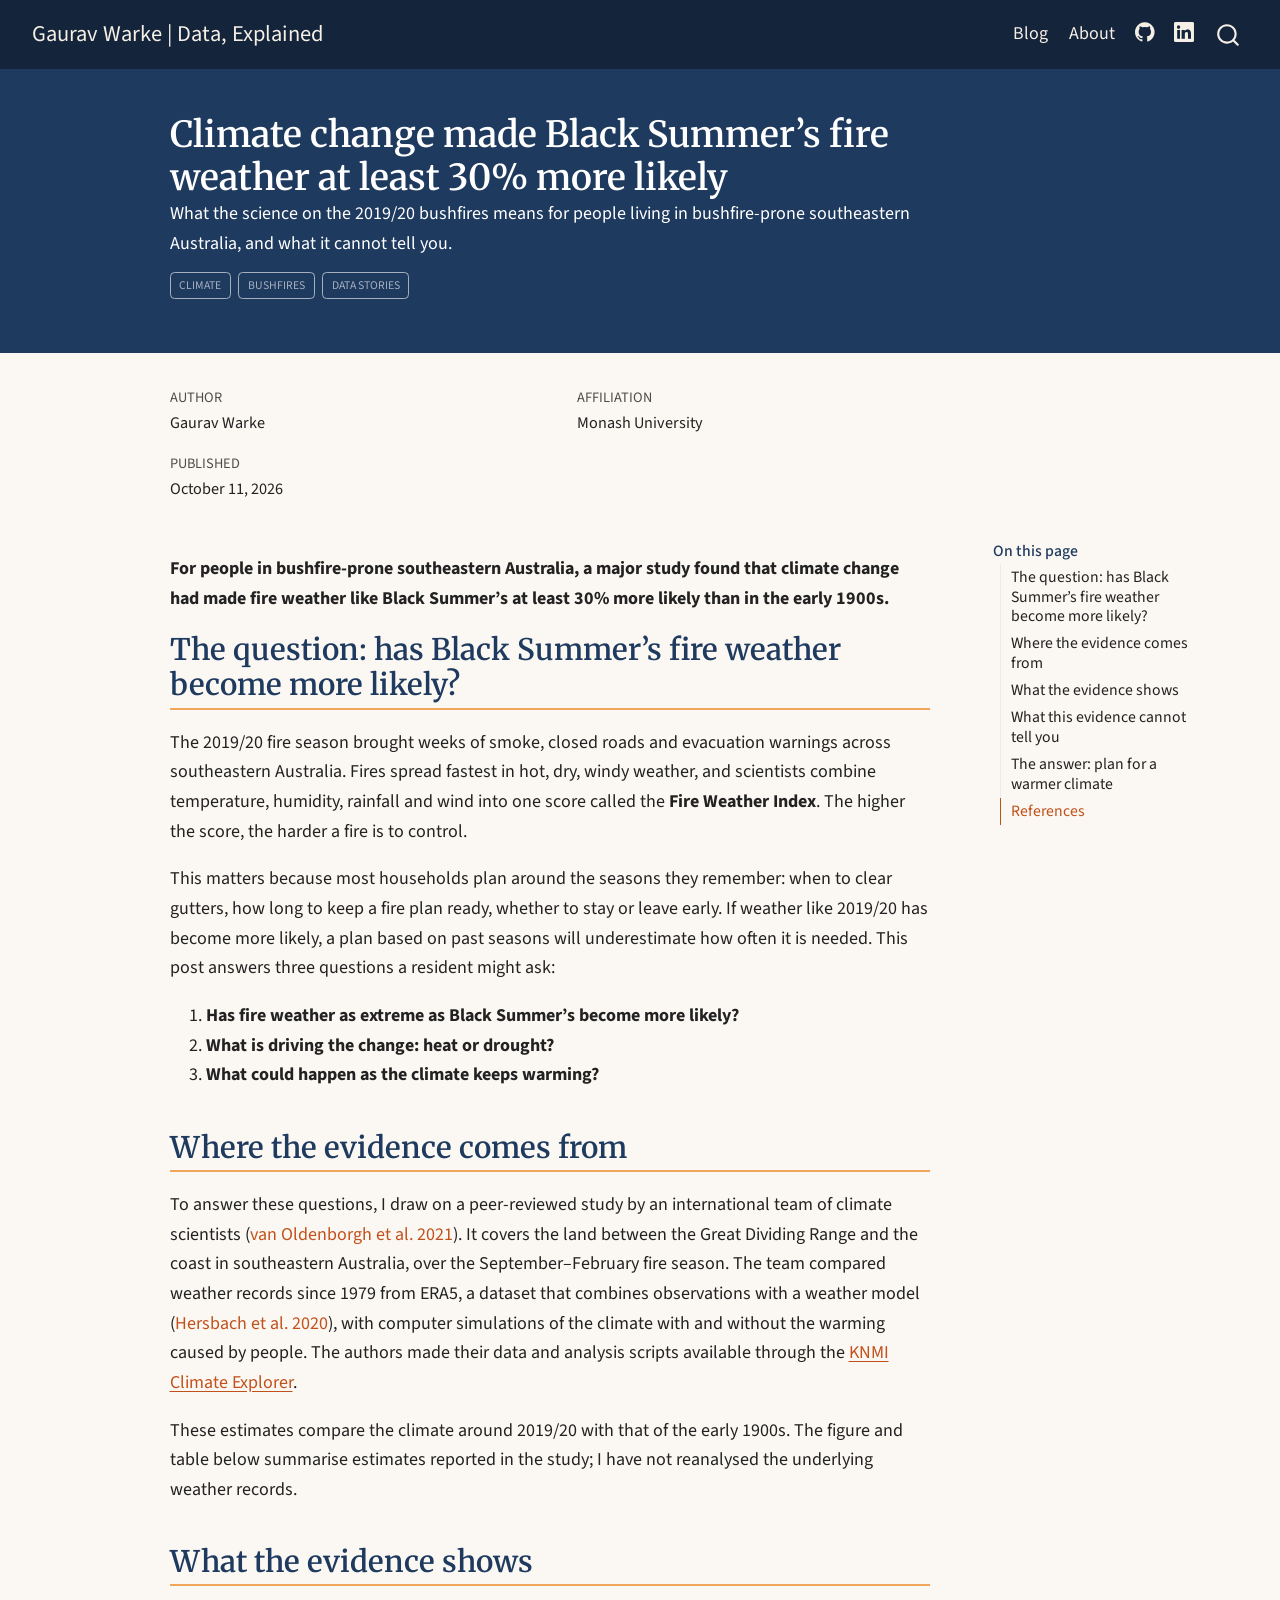
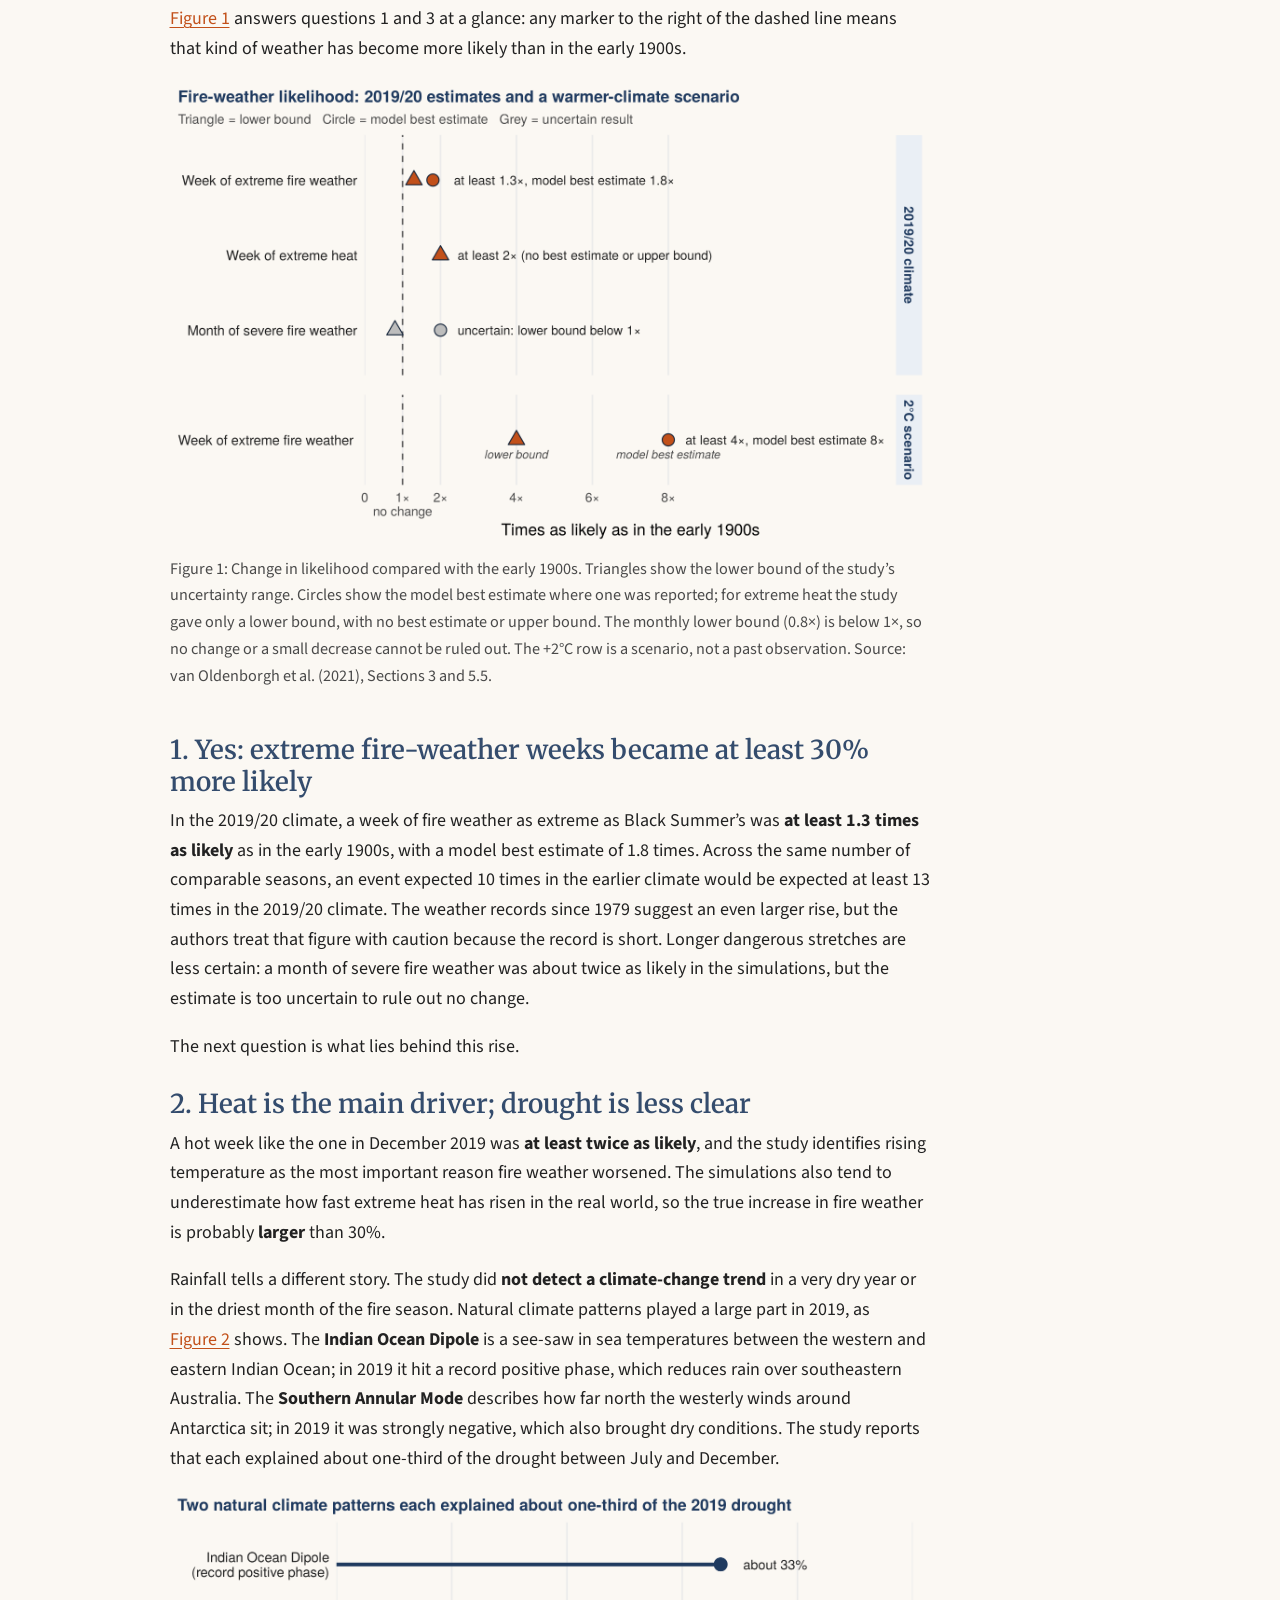
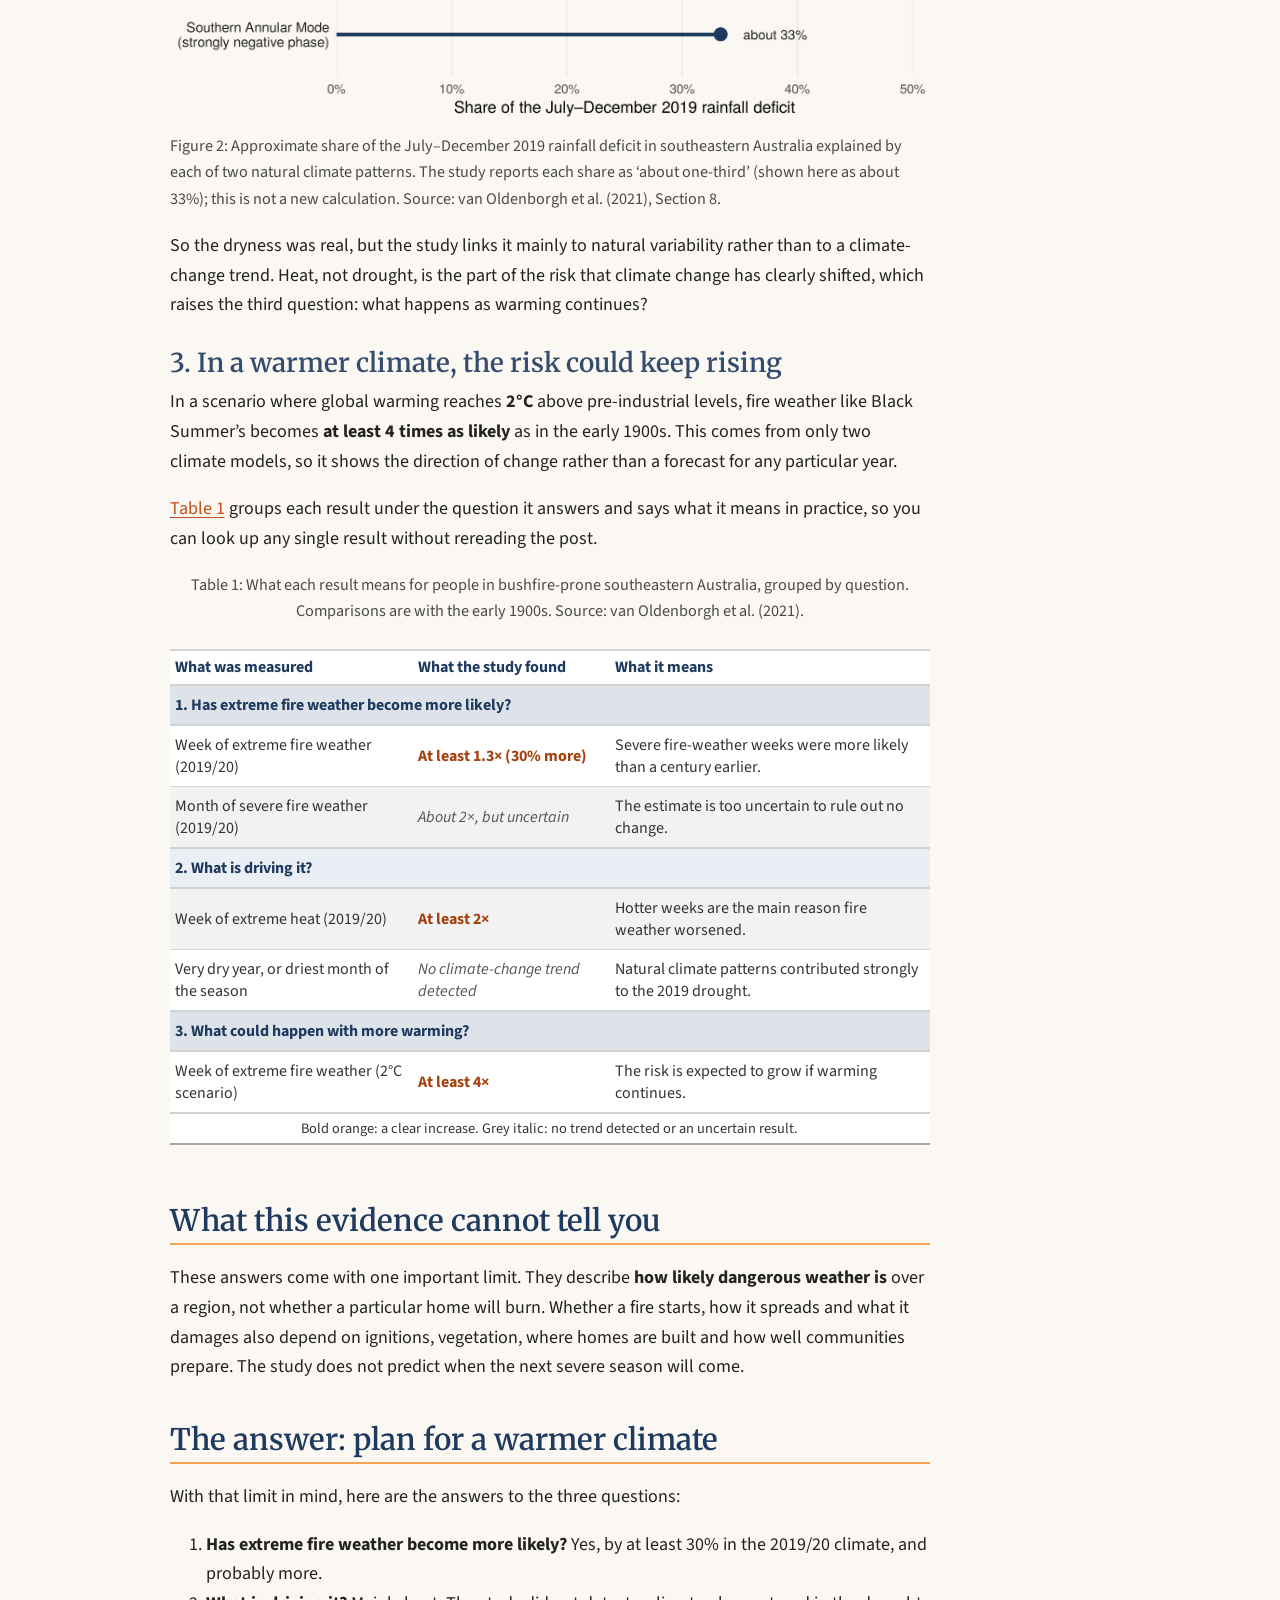
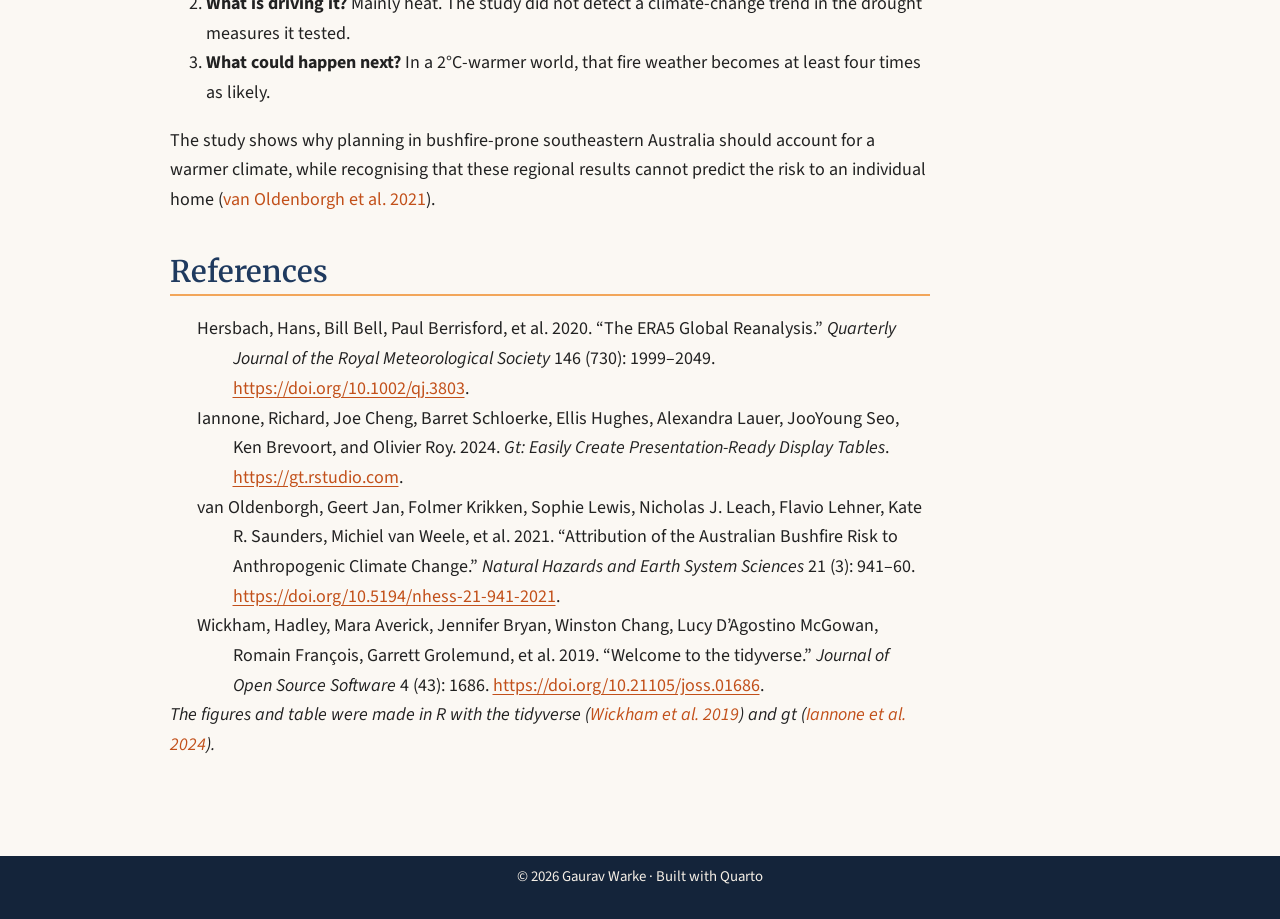
==== commit 40634098: "New site title, home page hook line, larger graph, post date 11 October" ====
--- a/docs/posts/bushfire-fire-weather/index.html
+++ b/docs/posts/bushfire-fire-weather/index.html
@@ -7,10 +7,10 @@
 <meta name="viewport" content="width=device-width, initial-scale=1.0, user-scalable=yes">
 
 <meta name="author" content="Gaurav Warke">
-<meta name="dcterms.date" content="2026-10-05">
+<meta name="dcterms.date" content="2026-10-11">
 <meta name="description" content="What the science on the 2019/20 bushfires means for people living in bushfire-prone southeastern Australia, and what it cannot tell you.">
 
-<title>Climate change made Black Summer’s fire weather at least 30% more likely – Gaurav Warke | Data Stories</title>
+<title>Climate change made Black Summer’s fire weather at least 30% more likely – Gaurav Warke | Data, Explained</title>
 <style>
 code{white-space: pre-wrap;}
 span.smallcaps{font-variant: small-caps;}
@@ -61,7 +61,7 @@
 <link href="../../site_libs/quarto-html/quarto-syntax-highlighting-2f5df379a58b258e96c21c0638c20c03.css" rel="stylesheet" id="quarto-text-highlighting-styles">
 <script src="../../site_libs/bootstrap/bootstrap.min.js"></script>
 <link href="../../site_libs/bootstrap/bootstrap-icons.css" rel="stylesheet">
-<link href="../../site_libs/bootstrap/bootstrap-68cd3c3e1d5f6a276b12d2d9399c79b8.min.css" rel="stylesheet" append-hash="true" id="quarto-bootstrap" data-mode="light">
+<link href="../../site_libs/bootstrap/bootstrap-4bf7593519722880d0b3d9815dc50937.min.css" rel="stylesheet" append-hash="true" id="quarto-bootstrap" data-mode="light">
 <script id="quarto-search-options" type="application/json">{
   "location": "navbar",
   "copy-button": false,
@@ -102,7 +102,7 @@
       <div class="navbar-container container-fluid">
       <div class="navbar-brand-container mx-auto">
     <a class="navbar-brand" href="../../index.html">
-    <span class="navbar-title">Gaurav Warke | Data Stories</span>
+    <span class="navbar-title">Gaurav Warke | Data, Explained</span>
     </a>
   </div>
             <div id="quarto-search" class="" title="Search"></div>
@@ -174,7 +174,7 @@
       <div>
       <div class="quarto-title-meta-heading">Published</div>
       <div class="quarto-title-meta-contents">
-        <p class="date">October 5, 2026</p>
+        <p class="date">October 11, 2026</p>
       </div>
     </div>
     
@@ -281,23 +281,23 @@
 </figcaption>
 <div aria-describedby="tbl-meaning-caption-0ceaefa1-69ba-4598-a22c-09a6ac19f8ca">
 <div class="cell-output-display">
-<div id="cxwrxjvsaa" style="padding-left:0px;padding-right:0px;padding-top:10px;padding-bottom:10px;overflow-x:auto;overflow-y:auto;width:auto;height:auto;">
-<style>#cxwrxjvsaa table {
+<div id="kfzrkelqyj" style="padding-left:0px;padding-right:0px;padding-top:10px;padding-bottom:10px;overflow-x:auto;overflow-y:auto;width:auto;height:auto;">
+<style>#kfzrkelqyj table {
   font-family: 'Source Sans 3', system-ui, 'Segoe UI', Roboto, Helvetica, Arial, sans-serif, 'Apple Color Emoji', 'Segoe UI Emoji', 'Segoe UI Symbol', 'Noto Color Emoji';
   -webkit-font-smoothing: antialiased;
   -moz-osx-font-smoothing: grayscale;
 }
 
-#cxwrxjvsaa thead, #cxwrxjvsaa tbody, #cxwrxjvsaa tfoot, #cxwrxjvsaa tr, #cxwrxjvsaa td, #cxwrxjvsaa th {
+#kfzrkelqyj thead, #kfzrkelqyj tbody, #kfzrkelqyj tfoot, #kfzrkelqyj tr, #kfzrkelqyj td, #kfzrkelqyj th {
   border-style: none;
 }
 
-#cxwrxjvsaa p {
+#kfzrkelqyj p {
   margin: 0;
   padding: 0;
 }
 
-#cxwrxjvsaa .gt_table {
+#kfzrkelqyj .gt_table {
   display: table;
   border-collapse: collapse;
   line-height: normal;
@@ -323,12 +323,12 @@
   border-left-color: #D3D3D3;
 }
 
-#cxwrxjvsaa .gt_caption {
+#kfzrkelqyj .gt_caption {
   padding-top: 4px;
   padding-bottom: 4px;
 }
 
-#cxwrxjvsaa .gt_title {
+#kfzrkelqyj .gt_title {
   color: #333333;
   font-size: 125%;
   font-weight: initial;
@@ -340,7 +340,7 @@
   border-bottom-width: 0;
 }
 
-#cxwrxjvsaa .gt_subtitle {
+#kfzrkelqyj .gt_subtitle {
   color: #333333;
   font-size: 85%;
   font-weight: initial;
@@ -352,7 +352,7 @@
   border-top-width: 0;
 }
 
-#cxwrxjvsaa .gt_heading {
+#kfzrkelqyj .gt_heading {
   background-color: #FFFFFF;
   text-align: center;
   border-bottom-color: #FFFFFF;
@@ -364,13 +364,13 @@
   border-right-color: #D3D3D3;
 }
 
-#cxwrxjvsaa .gt_bottom_border {
+#kfzrkelqyj .gt_bottom_border {
   border-bottom-style: solid;
   border-bottom-width: 2px;
   border-bottom-color: #D3D3D3;
 }
 
-#cxwrxjvsaa .gt_col_headings {
+#kfzrkelqyj .gt_col_headings {
   border-top-style: solid;
   border-top-width: 2px;
   border-top-color: #D3D3D3;
@@ -385,7 +385,7 @@
   border-right-color: #D3D3D3;
 }
 
-#cxwrxjvsaa .gt_col_heading {
+#kfzrkelqyj .gt_col_heading {
   color: #333333;
   background-color: #FFFFFF;
   font-size: 100%;
@@ -405,7 +405,7 @@
   overflow-x: hidden;
 }
 
-#cxwrxjvsaa .gt_column_spanner_outer {
+#kfzrkelqyj .gt_column_spanner_outer {
   color: #333333;
   background-color: #FFFFFF;
   font-size: 100%;
@@ -417,15 +417,15 @@
   padding-right: 4px;
 }
 
-#cxwrxjvsaa .gt_column_spanner_outer:first-child {
+#kfzrkelqyj .gt_column_spanner_outer:first-child {
   padding-left: 0;
 }
 
-#cxwrxjvsaa .gt_column_spanner_outer:last-child {
+#kfzrkelqyj .gt_column_spanner_outer:last-child {
   padding-right: 0;
 }
 
-#cxwrxjvsaa .gt_column_spanner {
+#kfzrkelqyj .gt_column_spanner {
   border-bottom-style: solid;
   border-bottom-width: 2px;
   border-bottom-color: #D3D3D3;
@@ -437,11 +437,11 @@
   width: 100%;
 }
 
-#cxwrxjvsaa .gt_spanner_row {
+#kfzrkelqyj .gt_spanner_row {
   border-bottom-style: hidden;
 }
 
-#cxwrxjvsaa .gt_group_heading {
+#kfzrkelqyj .gt_group_heading {
   padding-top: 8px;
   padding-bottom: 8px;
   padding-left: 5px;
@@ -467,7 +467,7 @@
   text-align: left;
 }
 
-#cxwrxjvsaa .gt_empty_group_heading {
+#kfzrkelqyj .gt_empty_group_heading {
   padding: 0.5px;
   color: #333333;
   background-color: #FFFFFF;
@@ -482,15 +482,15 @@
   vertical-align: middle;
 }
 
-#cxwrxjvsaa .gt_from_md > :first-child {
+#kfzrkelqyj .gt_from_md > :first-child {
   margin-top: 0;
 }
 
-#cxwrxjvsaa .gt_from_md > :last-child {
+#kfzrkelqyj .gt_from_md > :last-child {
   margin-bottom: 0;
 }
 
-#cxwrxjvsaa .gt_row {
+#kfzrkelqyj .gt_row {
   padding-top: 8px;
   padding-bottom: 8px;
   padding-left: 5px;
@@ -509,7 +509,7 @@
   overflow-x: hidden;
 }
 
-#cxwrxjvsaa .gt_stub {
+#kfzrkelqyj .gt_stub {
   color: #333333;
   background-color: #FFFFFF;
   font-size: 100%;
@@ -522,7 +522,7 @@
   padding-right: 5px;
 }
 
-#cxwrxjvsaa .gt_stub_row_group {
+#kfzrkelqyj .gt_stub_row_group {
   color: #333333;
   background-color: #FFFFFF;
   font-size: 100%;
@@ -536,15 +536,15 @@
   vertical-align: top;
 }
 
-#cxwrxjvsaa .gt_row_group_first td {
+#kfzrkelqyj .gt_row_group_first td {
   border-top-width: 2px;
 }
 
-#cxwrxjvsaa .gt_row_group_first th {
+#kfzrkelqyj .gt_row_group_first th {
   border-top-width: 2px;
 }
 
-#cxwrxjvsaa .gt_summary_row {
+#kfzrkelqyj .gt_summary_row {
   color: #333333;
   background-color: #FFFFFF;
   text-transform: inherit;
@@ -554,16 +554,16 @@
   padding-right: 5px;
 }
 
-#cxwrxjvsaa .gt_first_summary_row {
+#kfzrkelqyj .gt_first_summary_row {
   border-top-style: solid;
   border-top-color: #D3D3D3;
 }
 
-#cxwrxjvsaa .gt_first_summary_row.thick {
+#kfzrkelqyj .gt_first_summary_row.thick {
   border-top-width: 2px;
 }
 
-#cxwrxjvsaa .gt_last_summary_row {
+#kfzrkelqyj .gt_last_summary_row {
   padding-top: 8px;
   padding-bottom: 8px;
   padding-left: 5px;
@@ -573,7 +573,7 @@
   border-bottom-color: #D3D3D3;
 }
 
-#cxwrxjvsaa .gt_grand_summary_row {
+#kfzrkelqyj .gt_grand_summary_row {
   color: #333333;
   background-color: #FFFFFF;
   text-transform: inherit;
@@ -583,7 +583,7 @@
   padding-right: 5px;
 }
 
-#cxwrxjvsaa .gt_first_grand_summary_row {
+#kfzrkelqyj .gt_first_grand_summary_row {
   padding-top: 8px;
   padding-bottom: 8px;
   padding-left: 5px;
@@ -593,7 +593,7 @@
   border-top-color: #D3D3D3;
 }
 
-#cxwrxjvsaa .gt_last_grand_summary_row_top {
+#kfzrkelqyj .gt_last_grand_summary_row_top {
   padding-top: 8px;
   padding-bottom: 8px;
   padding-left: 5px;
@@ -603,11 +603,11 @@
   border-bottom-color: #D3D3D3;
 }
 
-#cxwrxjvsaa .gt_striped {
+#kfzrkelqyj .gt_striped {
   background-color: rgba(128, 128, 128, 0.05);
 }
 
-#cxwrxjvsaa .gt_table_body {
+#kfzrkelqyj .gt_table_body {
   border-top-style: solid;
   border-top-width: 2px;
   border-top-color: #D3D3D3;
@@ -616,7 +616,7 @@
   border-bottom-color: #D3D3D3;
 }
 
-#cxwrxjvsaa .gt_footnotes {
+#kfzrkelqyj .gt_footnotes {
   color: #333333;
   background-color: #FFFFFF;
   border-bottom-style: none;
@@ -630,7 +630,7 @@
   border-right-color: #D3D3D3;
 }
 
-#cxwrxjvsaa .gt_footnote {
+#kfzrkelqyj .gt_footnote {
   margin: 0px;
   font-size: 90%;
   padding-top: 4px;
@@ -639,7 +639,7 @@
   padding-right: 5px;
 }
 
-#cxwrxjvsaa .gt_sourcenotes {
+#kfzrkelqyj .gt_sourcenotes {
   color: #333333;
   background-color: #FFFFFF;
   border-bottom-style: none;
@@ -653,7 +653,7 @@
   border-right-color: #D3D3D3;
 }
 
-#cxwrxjvsaa .gt_sourcenote {
+#kfzrkelqyj .gt_sourcenote {
   font-size: 90%;
   padding-top: 4px;
   padding-bottom: 4px;
@@ -661,72 +661,72 @@
   padding-right: 5px;
 }
 
-#cxwrxjvsaa .gt_left {
+#kfzrkelqyj .gt_left {
   text-align: left;
 }
 
-#cxwrxjvsaa .gt_center {
+#kfzrkelqyj .gt_center {
   text-align: center;
 }
 
-#cxwrxjvsaa .gt_right {
+#kfzrkelqyj .gt_right {
   text-align: right;
   font-variant-numeric: tabular-nums;
 }
 
-#cxwrxjvsaa .gt_font_normal {
+#kfzrkelqyj .gt_font_normal {
   font-weight: normal;
 }
 
-#cxwrxjvsaa .gt_font_bold {
+#kfzrkelqyj .gt_font_bold {
   font-weight: bold;
 }
 
-#cxwrxjvsaa .gt_font_italic {
+#kfzrkelqyj .gt_font_italic {
   font-style: italic;
 }
 
-#cxwrxjvsaa .gt_super {
+#kfzrkelqyj .gt_super {
   font-size: 65%;
 }
 
-#cxwrxjvsaa .gt_footnote_marks {
+#kfzrkelqyj .gt_footnote_marks {
   font-size: 75%;
   vertical-align: 0.4em;
   position: initial;
 }
 
-#cxwrxjvsaa .gt_asterisk {
+#kfzrkelqyj .gt_asterisk {
   font-size: 100%;
   vertical-align: 0;
 }
 
-#cxwrxjvsaa .gt_indent_1 {
+#kfzrkelqyj .gt_indent_1 {
   text-indent: 5px;
 }
 
-#cxwrxjvsaa .gt_indent_2 {
+#kfzrkelqyj .gt_indent_2 {
   text-indent: 10px;
 }
 
-#cxwrxjvsaa .gt_indent_3 {
+#kfzrkelqyj .gt_indent_3 {
   text-indent: 15px;
 }
 
-#cxwrxjvsaa .gt_indent_4 {
+#kfzrkelqyj .gt_indent_4 {
   text-indent: 20px;
 }
 
-#cxwrxjvsaa .gt_indent_5 {
+#kfzrkelqyj .gt_indent_5 {
   text-indent: 25px;
 }
 
-#cxwrxjvsaa .katex-display {
+#kfzrkelqyj .katex-display {
   display: inline-flex !important;
   margin-bottom: 0.75em !important;
 }
 
-#cxwrxjvsaa div.Reactable > div.rt-table > div.rt-thead > div.rt-tr.rt-tr-group-header > div.rt-th-group:after {
+#kfzrkelqyj div.Reactable > div.rt-table > div.rt-thead > div.rt-tr.rt-tr-group-header > div.rt-th-group:after {
   height: 0px !important;
 }
 </style>
--- a/docs/site_libs/quarto-html/tippy.css
+++ b/docs/site_libs/quarto-html/tippy.css
@@ -0,0 +1 @@
+.tippy-box[data-animation=fade][data-state=hidden]{opacity:0}[data-tippy-root]{max-width:calc(100vw - 10px)}.tippy-box{position:relative;background-color:#333;color:#fff;border-radius:4px;font-size:14px;line-height:1.4;white-space:normal;outline:0;transition-property:transform,visibility,opacity}.tippy-box[data-placement^=top]>.tippy-arrow{bottom:0}.tippy-box[data-placement^=top]>.tippy-arrow:before{bottom:-7px;left:0;border-width:8px 8px 0;border-top-color:initial;transform-origin:center top}.tippy-box[data-placement^=bottom]>.tippy-arrow{top:0}.tippy-box[data-placement^=bottom]>.tippy-arrow:before{top:-7px;left:0;border-width:0 8px 8px;border-bottom-color:initial;transform-origin:center bottom}.tippy-box[data-placement^=left]>.tippy-arrow{right:0}.tippy-box[data-placement^=left]>.tippy-arrow:before{border-width:8px 0 8px 8px;border-left-color:initial;right:-7px;transform-origin:center left}.tippy-box[data-placement^=right]>.tippy-arrow{left:0}.tippy-box[data-placement^=right]>.tippy-arrow:before{left:-7px;border-width:8px 8px 8px 0;border-right-color:initial;transform-origin:center right}.tippy-box[data-inertia][data-state=visible]{transition-timing-function:cubic-bezier(.54,1.5,.38,1.11)}.tippy-arrow{width:16px;height:16px;color:#333}.tippy-arrow:before{content:"";position:absolute;border-color:transparent;border-style:solid}.tippy-content{position:relative;padding:5px 9px;z-index:1}
--- a/docs/site_libs/quarto-html/quarto-syntax-highlighting-2f5df379a58b258e96c21c0638c20c03.css
+++ b/docs/site_libs/quarto-html/quarto-syntax-highlighting-2f5df379a58b258e96c21c0638c20c03.css
@@ -0,0 +1,205 @@
+/* quarto syntax highlight colors */
+:root {
+  --quarto-hl-ot-color: #003B4F;
+  --quarto-hl-at-color: #657422;
+  --quarto-hl-ss-color: #20794D;
+  --quarto-hl-an-color: #5E5E5E;
+  --quarto-hl-fu-color: #4758AB;
+  --quarto-hl-st-color: #20794D;
+  --quarto-hl-cf-color: #003B4F;
+  --quarto-hl-op-color: #5E5E5E;
+  --quarto-hl-er-color: #AD0000;
+  --quarto-hl-bn-color: #AD0000;
+  --quarto-hl-al-color: #AD0000;
+  --quarto-hl-va-color: #111111;
+  --quarto-hl-bu-color: inherit;
+  --quarto-hl-ex-color: inherit;
+  --quarto-hl-pp-color: #AD0000;
+  --quarto-hl-in-color: #5E5E5E;
+  --quarto-hl-vs-color: #20794D;
+  --quarto-hl-wa-color: #5E5E5E;
+  --quarto-hl-do-color: #5E5E5E;
+  --quarto-hl-im-color: #00769E;
+  --quarto-hl-ch-color: #20794D;
+  --quarto-hl-dt-color: #AD0000;
+  --quarto-hl-fl-color: #AD0000;
+  --quarto-hl-co-color: #5E5E5E;
+  --quarto-hl-cv-color: #5E5E5E;
+  --quarto-hl-cn-color: #8f5902;
+  --quarto-hl-sc-color: #5E5E5E;
+  --quarto-hl-dv-color: #AD0000;
+  --quarto-hl-kw-color: #003B4F;
+}
+
+/* other quarto variables */
+:root {
+  --quarto-font-monospace: SFMono-Regular, Menlo, Monaco, Consolas, "Liberation Mono", "Courier New", monospace;
+}
+
+pre > code.sourceCode > span {
+  color: #003B4F;
+}
+
+code span {
+  color: #003B4F;
+}
+
+code.sourceCode > span {
+  color: #003B4F;
+}
+
+div.sourceCode,
+div.sourceCode pre.sourceCode {
+  color: #003B4F;
+}
+
+code span.ot {
+  color: #003B4F;
+  font-style: inherit;
+}
+
+code span.at {
+  color: #657422;
+  font-style: inherit;
+}
+
+code span.ss {
+  color: #20794D;
+  font-style: inherit;
+}
+
+code span.an {
+  color: #5E5E5E;
+  font-style: inherit;
+}
+
+code span.fu {
+  color: #4758AB;
+  font-style: inherit;
+}
+
+code span.st {
+  color: #20794D;
+  font-style: inherit;
+}
+
+code span.cf {
+  color: #003B4F;
+  font-weight: bold;
+  font-style: inherit;
+}
+
+code span.op {
+  color: #5E5E5E;
+  font-style: inherit;
+}
+
+code span.er {
+  color: #AD0000;
+  font-style: inherit;
+}
+
+code span.bn {
+  color: #AD0000;
+  font-style: inherit;
+}
+
+code span.al {
+  color: #AD0000;
+  font-style: inherit;
+}
+
+code span.va {
+  color: #111111;
+  font-style: inherit;
+}
+
+code span.bu {
+  font-style: inherit;
+}
+
+code span.ex {
+  font-style: inherit;
+}
+
+code span.pp {
+  color: #AD0000;
+  font-style: inherit;
+}
+
+code span.in {
+  color: #5E5E5E;
+  font-style: inherit;
+}
+
+code span.vs {
+  color: #20794D;
+  font-style: inherit;
+}
+
+code span.wa {
+  color: #5E5E5E;
+  font-style: italic;
+}
+
+code span.do {
+  color: #5E5E5E;
+  font-style: italic;
+}
+
+code span.im {
+  color: #00769E;
+  font-style: inherit;
+}
+
+code span.ch {
+  color: #20794D;
+  font-style: inherit;
+}
+
+code span.dt {
+  color: #AD0000;
+  font-style: inherit;
+}
+
+code span.fl {
+  color: #AD0000;
+  font-style: inherit;
+}
+
+code span.co {
+  color: #5E5E5E;
+  font-style: inherit;
+}
+
+code span.cv {
+  color: #5E5E5E;
+  font-style: italic;
+}
+
+code span.cn {
+  color: #8f5902;
+  font-style: inherit;
+}
+
+code span.sc {
+  color: #5E5E5E;
+  font-style: inherit;
+}
+
+code span.dv {
+  color: #AD0000;
+  font-style: inherit;
+}
+
+code span.kw {
+  color: #003B4F;
+  font-weight: bold;
+  font-style: inherit;
+}
+
+.prevent-inlining {
+  content: "</";
+}
+
+/*# sourceMappingURL=35eb38a806ee71ea6d2563be2308c832.css.map */
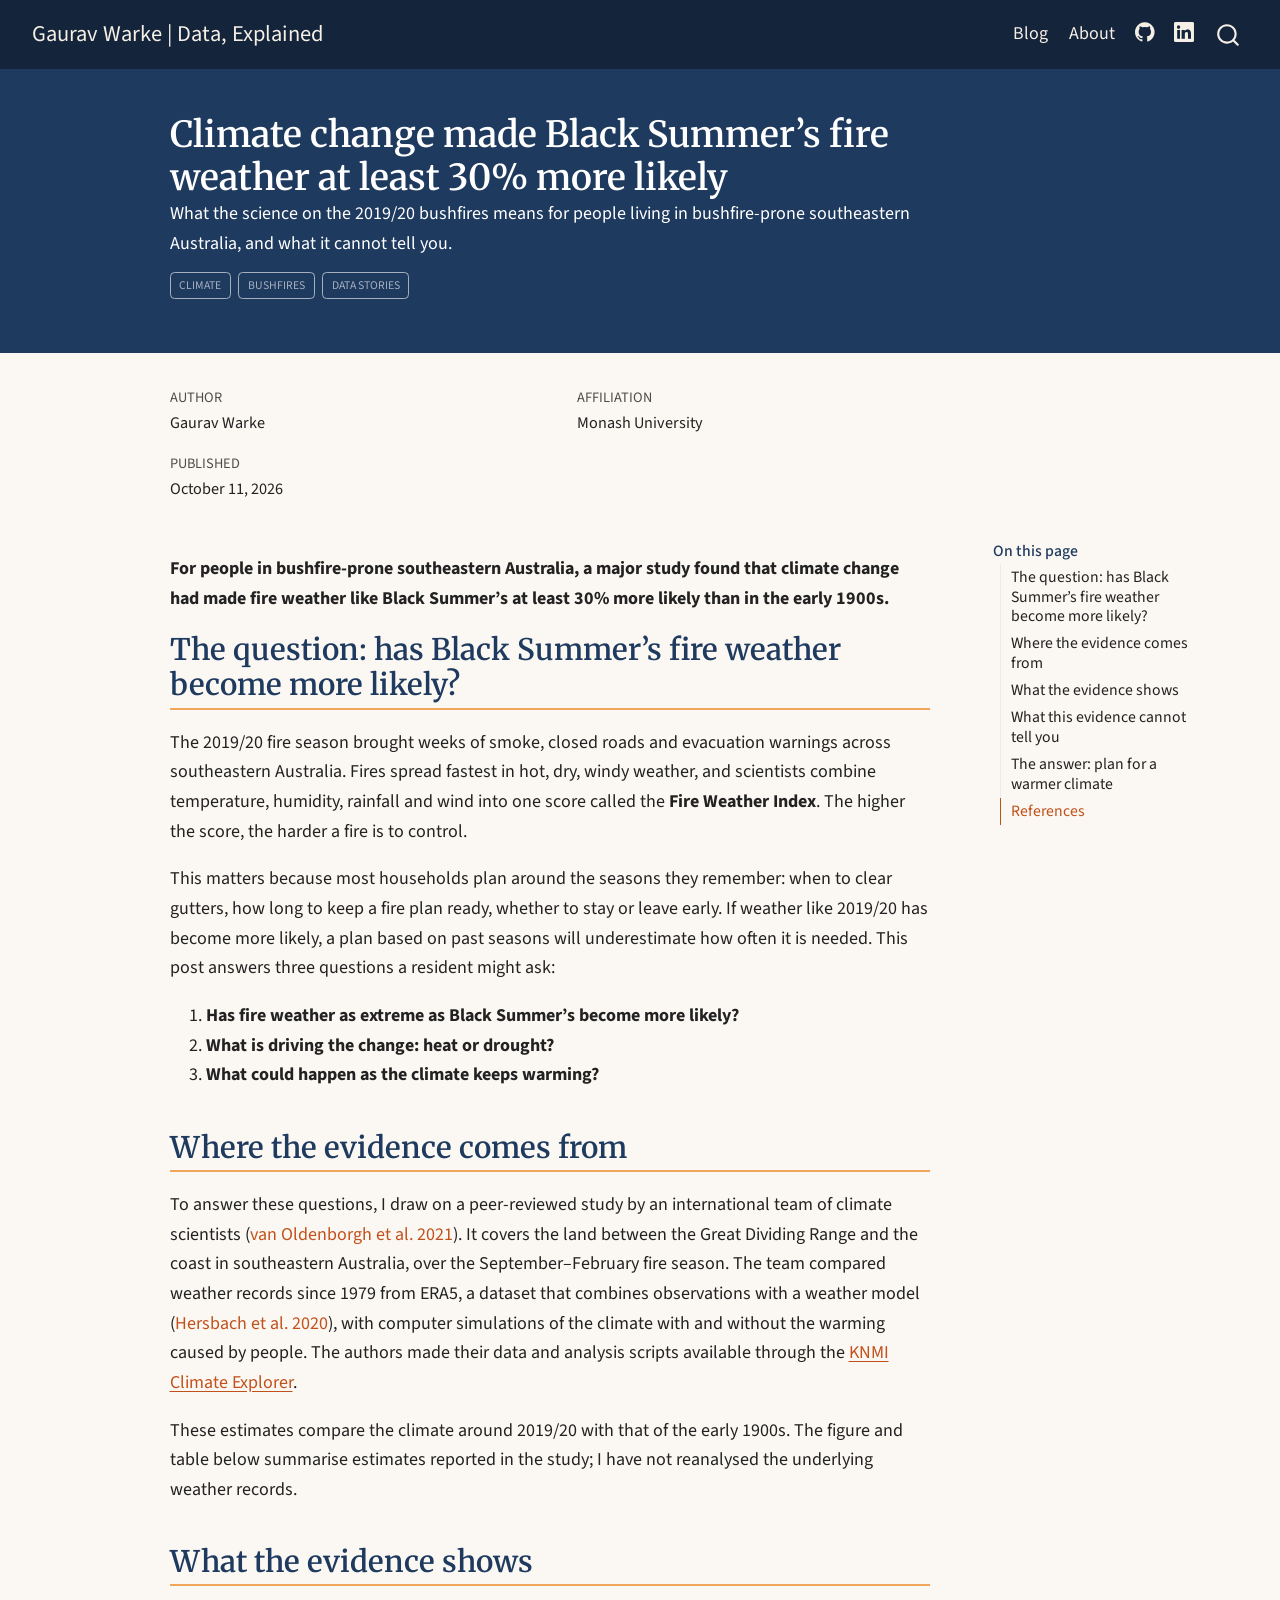
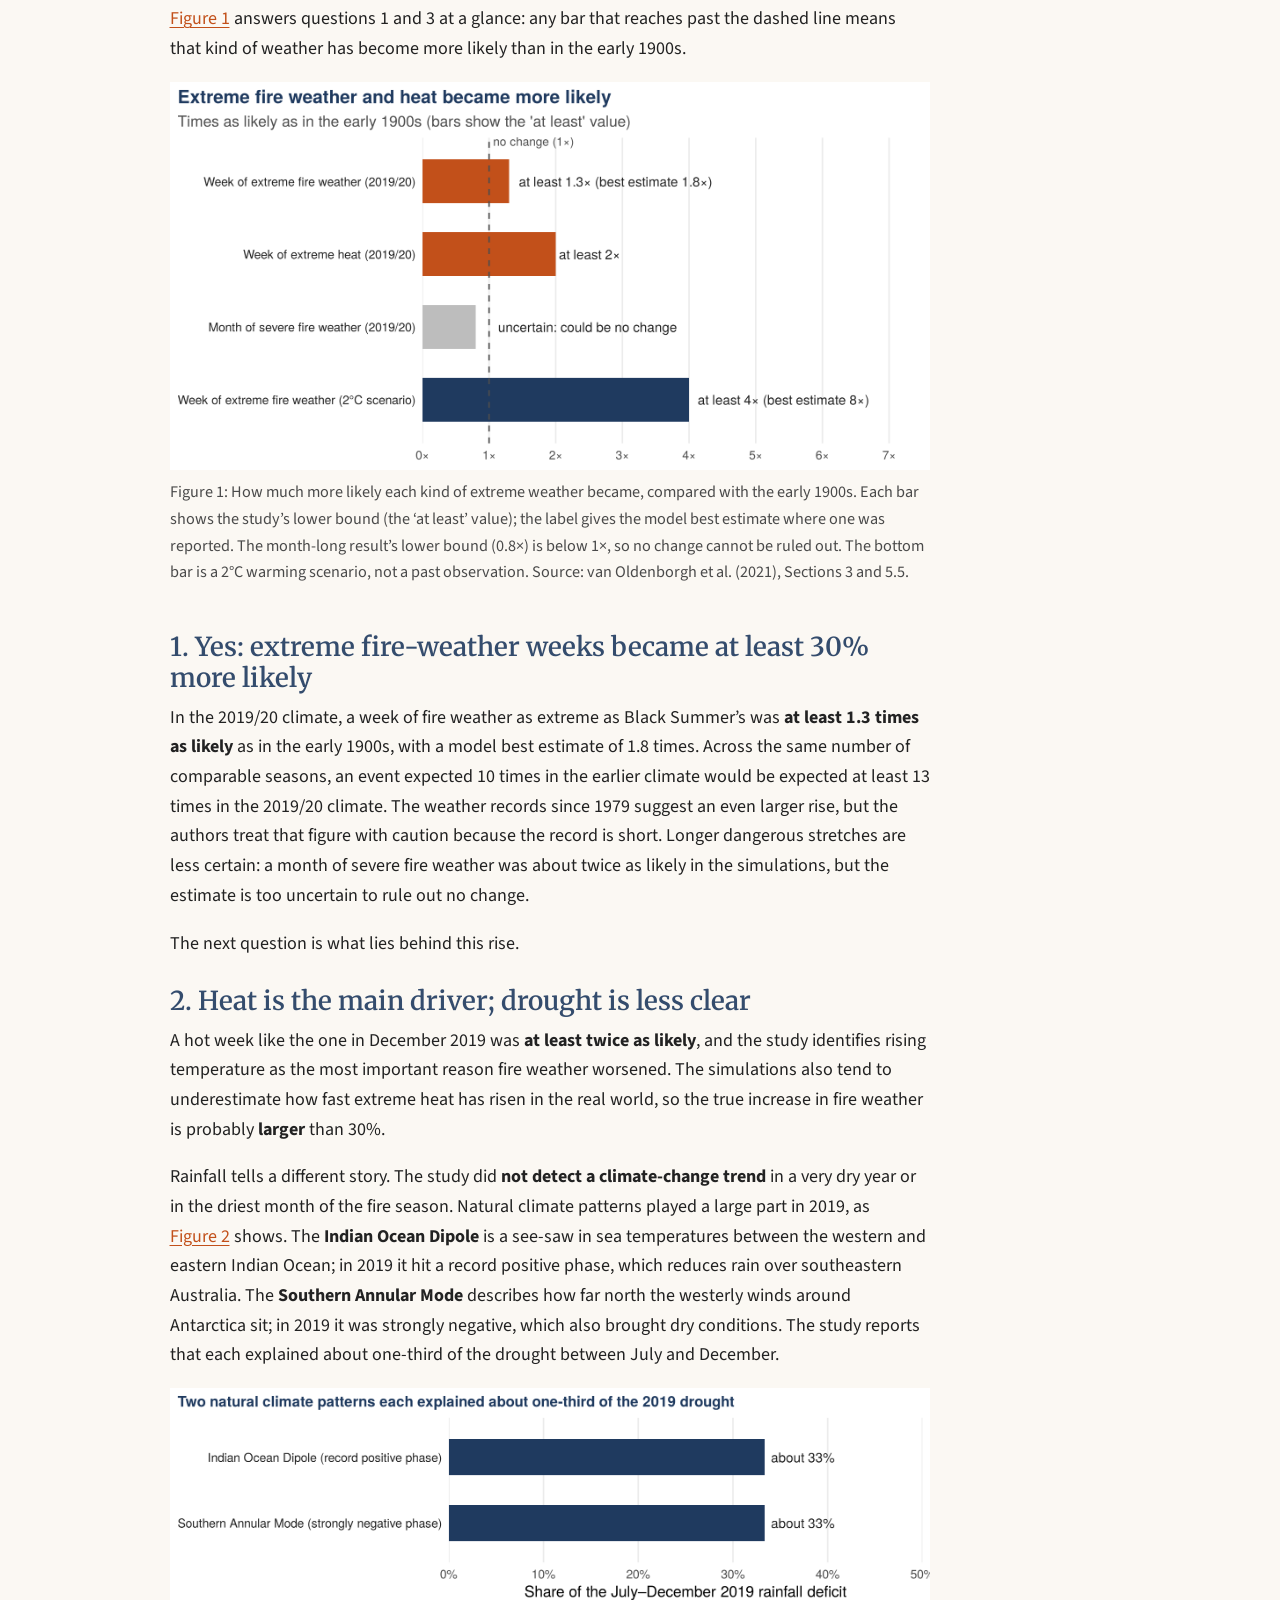
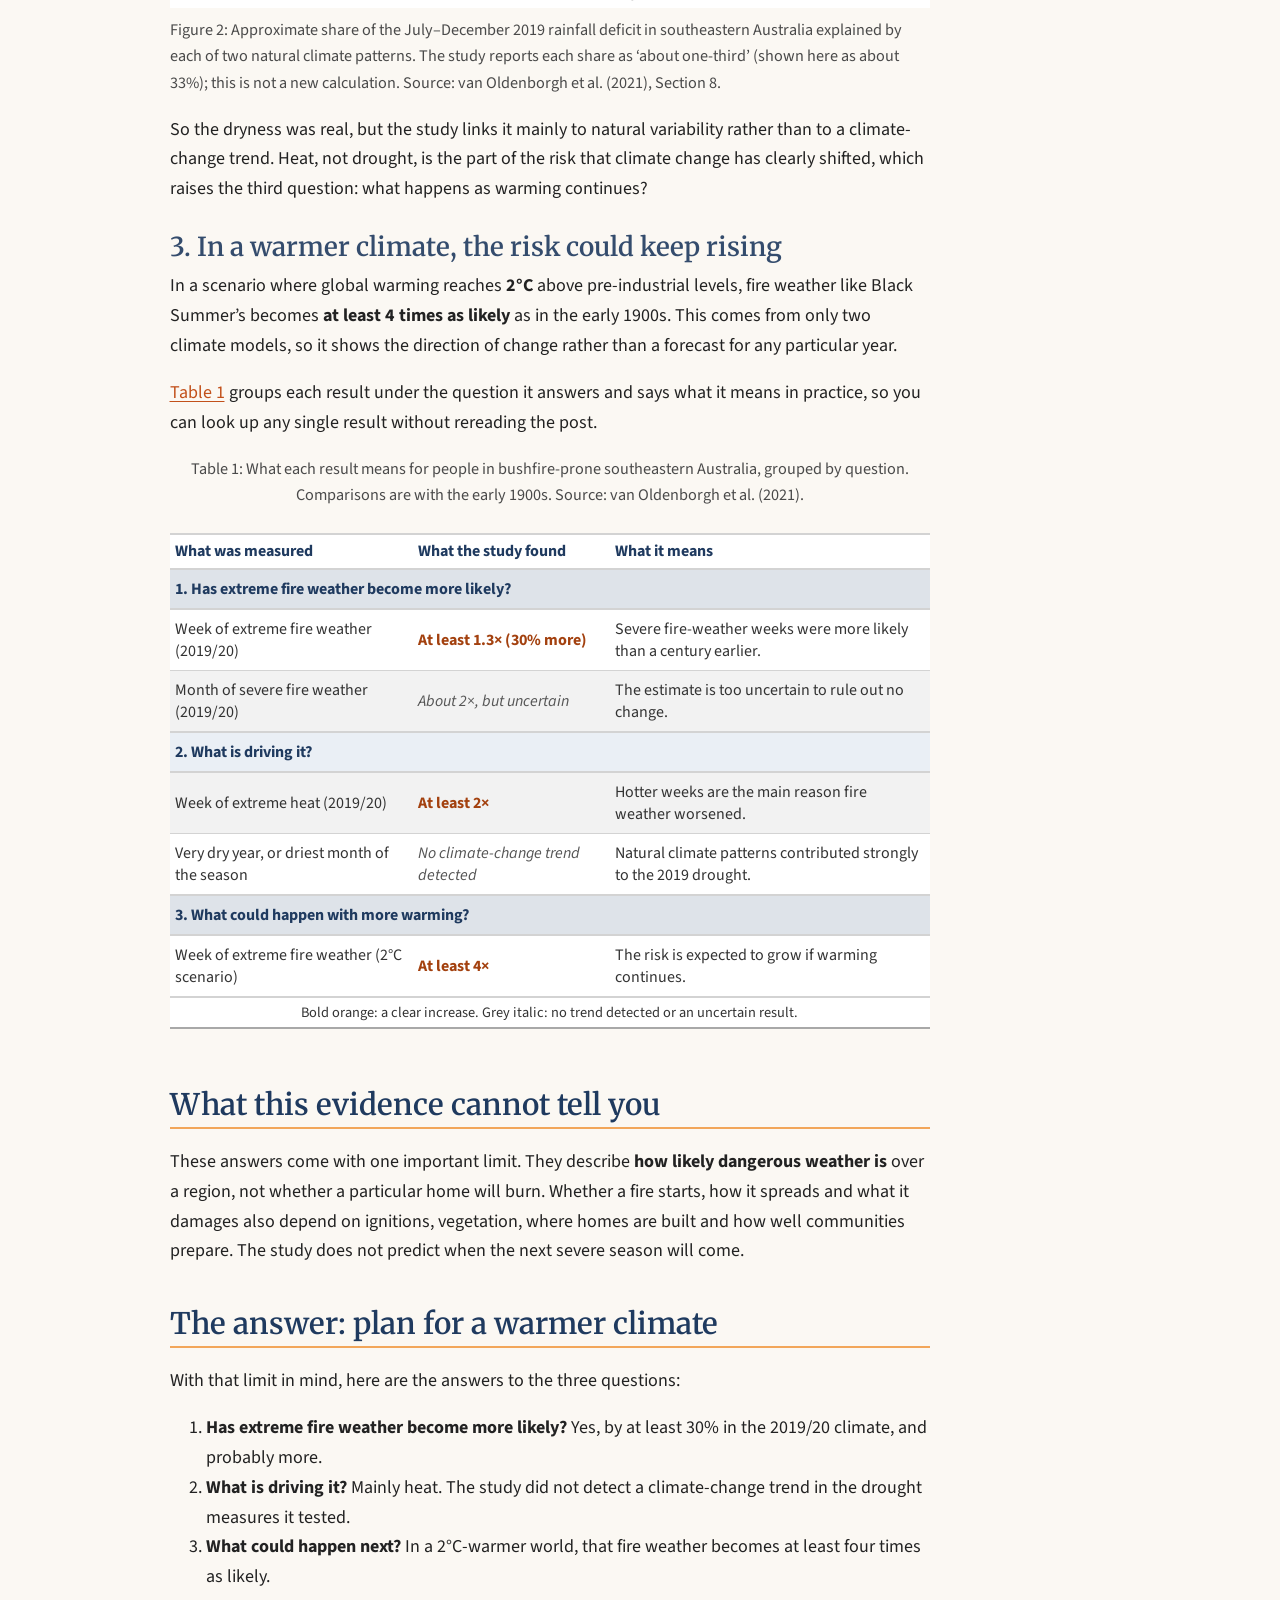
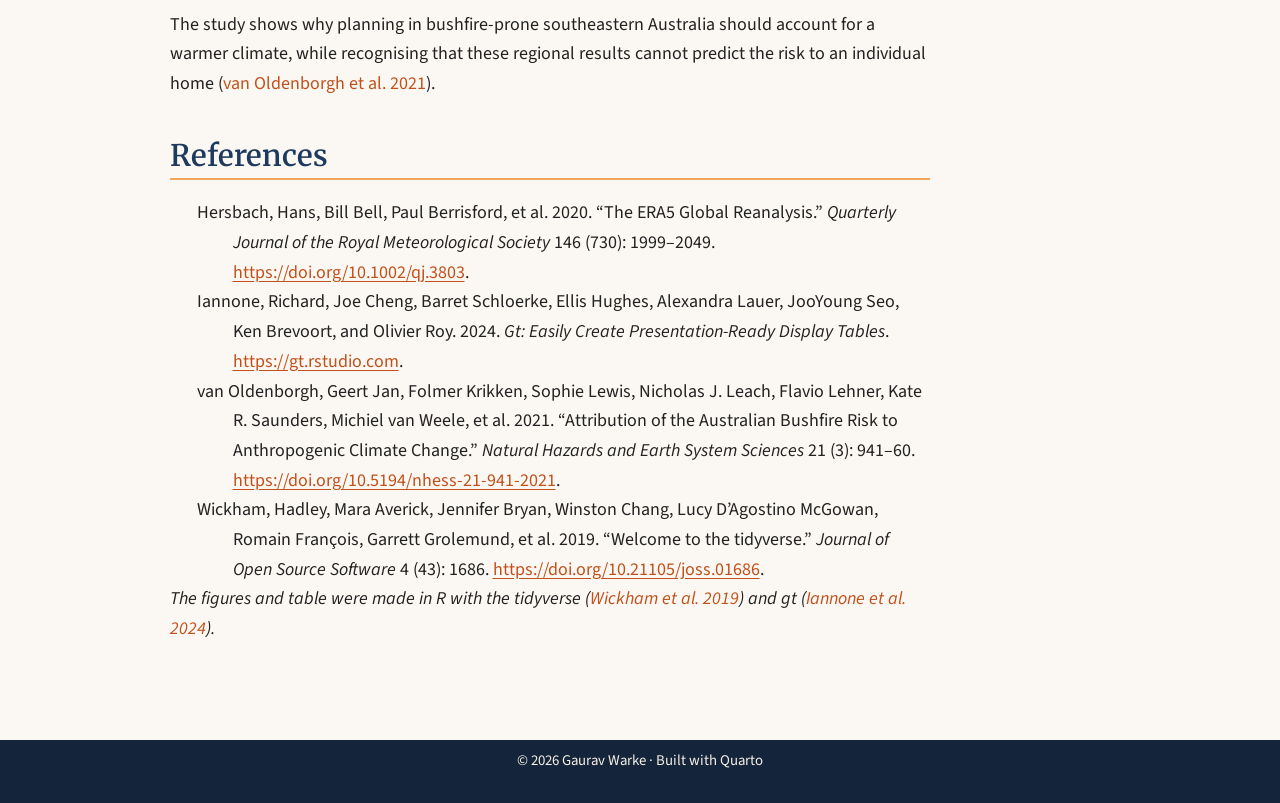
==== commit f277b578: "Bar-chart figures, new home subtitle, larger preview graph" ====
--- a/docs/posts/bushfire-fire-weather/index.html
+++ b/docs/posts/bushfire-fire-weather/index.html
@@ -61,7 +61,7 @@
 <link href="../../site_libs/quarto-html/quarto-syntax-highlighting-2f5df379a58b258e96c21c0638c20c03.css" rel="stylesheet" id="quarto-text-highlighting-styles">
 <script src="../../site_libs/bootstrap/bootstrap.min.js"></script>
 <link href="../../site_libs/bootstrap/bootstrap-icons.css" rel="stylesheet">
-<link href="../../site_libs/bootstrap/bootstrap-4bf7593519722880d0b3d9815dc50937.min.css" rel="stylesheet" append-hash="true" id="quarto-bootstrap" data-mode="light">
+<link href="../../site_libs/bootstrap/bootstrap-7eb98b64c998660b6c660832d06c3cf4.min.css" rel="stylesheet" append-hash="true" id="quarto-bootstrap" data-mode="light">
 <script id="quarto-search-options" type="application/json">{
   "location": "navbar",
   "copy-button": false,
@@ -229,16 +229,16 @@
 </section>
 <section id="what-the-evidence-shows" class="level2">
 <h2 class="anchored" data-anchor-id="what-the-evidence-shows">What the evidence shows</h2>
-<p><a href="#fig-likelihood" class="quarto-xref">Figure&nbsp;1</a> answers questions 1 and 3 at a glance: any marker to the right of the dashed line means that kind of weather has become more likely than in the early 1900s.</p>
+<p><a href="#fig-likelihood" class="quarto-xref">Figure&nbsp;1</a> answers questions 1 and 3 at a glance: any bar that reaches past the dashed line means that kind of weather has become more likely than in the early 1900s.</p>
 <div class="cell">
 <div class="cell-output-display">
-<div id="fig-likelihood" class="quarto-float quarto-figure quarto-figure-center anchored" alt="Dot chart in two panels. Panel one, 2019/20 climate compared with the early 1900s: a week of extreme fire weather has a lower bound of 1.3 times and a model best estimate of 1.8 times as likely; a week of extreme heat has a lower bound of 2 times with no best estimate; a month of severe fire weather has a model best estimate of 2 times but a lower bound of 0.8 times, below the no-change line, so it is uncertain. Panel two, a scenario with 2 degrees of global warming: a week of extreme fire weather has a lower bound of 4 times and a model best estimate of 8 times as likely.">
+<div id="fig-likelihood" class="quarto-float quarto-figure quarto-figure-center anchored" alt="Horizontal bar chart of lower bounds compared with the early 1900s. A week of extreme fire weather in the 2019/20 climate: at least 1.3 times as likely, best estimate 1.8. A week of extreme heat: at least 2 times. A month of severe fire weather: lower bound 0.8, uncertain. A week of extreme fire weather at 2 degrees of warming: at least 4 times, best estimate 8. A dashed line marks 1 times, no change.">
 <figure class="quarto-float quarto-float-fig figure">
 <div aria-describedby="fig-likelihood-caption-0ceaefa1-69ba-4598-a22c-09a6ac19f8ca">
-<img src="index_files/figure-html/fig-likelihood-1.png" class="img-fluid figure-img" alt="Dot chart in two panels. Panel one, 2019/20 climate compared with the early 1900s: a week of extreme fire weather has a lower bound of 1.3 times and a model best estimate of 1.8 times as likely; a week of extreme heat has a lower bound of 2 times with no best estimate; a month of severe fire weather has a model best estimate of 2 times but a lower bound of 0.8 times, below the no-change line, so it is uncertain. Panel two, a scenario with 2 degrees of global warming: a week of extreme fire weather has a lower bound of 4 times and a model best estimate of 8 times as likely." width="816">
+<img src="index_files/figure-html/fig-likelihood-1.png" class="img-fluid figure-img" alt="Horizontal bar chart of lower bounds compared with the early 1900s. A week of extreme fire weather in the 2019/20 climate: at least 1.3 times as likely, best estimate 1.8. A week of extreme heat: at least 2 times. A month of severe fire weather: lower bound 0.8, uncertain. A week of extreme fire weather at 2 degrees of warming: at least 4 times, best estimate 8. A dashed line marks 1 times, no change." width="864">
 </div>
 <figcaption class="quarto-float-caption-bottom quarto-float-caption quarto-float-fig" id="fig-likelihood-caption-0ceaefa1-69ba-4598-a22c-09a6ac19f8ca">
-Figure&nbsp;1: Change in likelihood compared with the early 1900s. Triangles show the lower bound of the study’s uncertainty range. Circles show the model best estimate where one was reported; for extreme heat the study gave only a lower bound, with no best estimate or upper bound. The monthly lower bound (0.8×) is below 1×, so no change or a small decrease cannot be ruled out. The +2°C row is a scenario, not a past observation. Source: van Oldenborgh et al.&nbsp;(2021), Sections 3 and 5.5.
+Figure&nbsp;1: How much more likely each kind of extreme weather became, compared with the early 1900s. Each bar shows the study’s lower bound (the ‘at least’ value); the label gives the model best estimate where one was reported. The month-long result’s lower bound (0.8×) is below 1×, so no change cannot be ruled out. The bottom bar is a 2°C warming scenario, not a past observation. Source: van Oldenborgh et al.&nbsp;(2021), Sections 3 and 5.5.
 </figcaption>
 </figure>
 </div>
@@ -255,10 +255,10 @@
 <p>Rainfall tells a different story. The study did <strong>not detect a climate-change trend</strong> in a very dry year or in the driest month of the fire season. Natural climate patterns played a large part in 2019, as <a href="#fig-drought" class="quarto-xref">Figure&nbsp;2</a> shows. The <strong>Indian Ocean Dipole</strong> is a see-saw in sea temperatures between the western and eastern Indian Ocean; in 2019 it hit a record positive phase, which reduces rain over southeastern Australia. The <strong>Southern Annular Mode</strong> describes how far north the westerly winds around Antarctica sit; in 2019 it was strongly negative, which also brought dry conditions. The study reports that each explained about one-third of the drought between July and December.</p>
 <div class="cell">
 <div class="cell-output-display">
-<div id="fig-drought" class="quarto-float quarto-figure quarto-figure-center anchored" alt="Dot chart with two rows on a 0 to 50 percent scale. The Indian Ocean Dipole explained about 33 percent of the July to December 2019 rainfall deficit, and the Southern Annular Mode explained about 33 percent.">
+<div id="fig-drought" class="quarto-float quarto-figure quarto-figure-center anchored" alt="Horizontal bar chart with two bars on a 0 to 50 percent scale. The Indian Ocean Dipole explained about 33 percent of the July to December 2019 rainfall deficit, and the Southern Annular Mode explained about 33 percent.">
 <figure class="quarto-float quarto-float-fig figure">
 <div aria-describedby="fig-drought-caption-0ceaefa1-69ba-4598-a22c-09a6ac19f8ca">
-<img src="index_files/figure-html/fig-drought-1.png" class="img-fluid figure-img" alt="Dot chart with two rows on a 0 to 50 percent scale. The Indian Ocean Dipole explained about 33 percent of the July to December 2019 rainfall deficit, and the Southern Annular Mode explained about 33 percent." width="816">
+<img src="index_files/figure-html/fig-drought-1.png" class="img-fluid figure-img" alt="Horizontal bar chart with two bars on a 0 to 50 percent scale. The Indian Ocean Dipole explained about 33 percent of the July to December 2019 rainfall deficit, and the Southern Annular Mode explained about 33 percent." width="864">
 </div>
 <figcaption class="quarto-float-caption-bottom quarto-float-caption quarto-float-fig" id="fig-drought-caption-0ceaefa1-69ba-4598-a22c-09a6ac19f8ca">
 Figure&nbsp;2: Approximate share of the July–December 2019 rainfall deficit in southeastern Australia explained by each of two natural climate patterns. The study reports each share as ‘about one-third’ (shown here as about 33%); this is not a new calculation. Source: van Oldenborgh et al.&nbsp;(2021), Section 8.
@@ -281,23 +281,23 @@
 </figcaption>
 <div aria-describedby="tbl-meaning-caption-0ceaefa1-69ba-4598-a22c-09a6ac19f8ca">
 <div class="cell-output-display">
-<div id="kfzrkelqyj" style="padding-left:0px;padding-right:0px;padding-top:10px;padding-bottom:10px;overflow-x:auto;overflow-y:auto;width:auto;height:auto;">
-<style>#kfzrkelqyj table {
+<div id="fxszgkzjju" style="padding-left:0px;padding-right:0px;padding-top:10px;padding-bottom:10px;overflow-x:auto;overflow-y:auto;width:auto;height:auto;">
+<style>#fxszgkzjju table {
   font-family: 'Source Sans 3', system-ui, 'Segoe UI', Roboto, Helvetica, Arial, sans-serif, 'Apple Color Emoji', 'Segoe UI Emoji', 'Segoe UI Symbol', 'Noto Color Emoji';
   -webkit-font-smoothing: antialiased;
   -moz-osx-font-smoothing: grayscale;
 }
 
-#kfzrkelqyj thead, #kfzrkelqyj tbody, #kfzrkelqyj tfoot, #kfzrkelqyj tr, #kfzrkelqyj td, #kfzrkelqyj th {
+#fxszgkzjju thead, #fxszgkzjju tbody, #fxszgkzjju tfoot, #fxszgkzjju tr, #fxszgkzjju td, #fxszgkzjju th {
   border-style: none;
 }
 
-#kfzrkelqyj p {
+#fxszgkzjju p {
   margin: 0;
   padding: 0;
 }
 
-#kfzrkelqyj .gt_table {
+#fxszgkzjju .gt_table {
   display: table;
   border-collapse: collapse;
   line-height: normal;
@@ -323,12 +323,12 @@
   border-left-color: #D3D3D3;
 }
 
-#kfzrkelqyj .gt_caption {
+#fxszgkzjju .gt_caption {
   padding-top: 4px;
   padding-bottom: 4px;
 }
 
-#kfzrkelqyj .gt_title {
+#fxszgkzjju .gt_title {
   color: #333333;
   font-size: 125%;
   font-weight: initial;
@@ -340,7 +340,7 @@
   border-bottom-width: 0;
 }
 
-#kfzrkelqyj .gt_subtitle {
+#fxszgkzjju .gt_subtitle {
   color: #333333;
   font-size: 85%;
   font-weight: initial;
@@ -352,7 +352,7 @@
   border-top-width: 0;
 }
 
-#kfzrkelqyj .gt_heading {
+#fxszgkzjju .gt_heading {
   background-color: #FFFFFF;
   text-align: center;
   border-bottom-color: #FFFFFF;
@@ -364,13 +364,13 @@
   border-right-color: #D3D3D3;
 }
 
-#kfzrkelqyj .gt_bottom_border {
+#fxszgkzjju .gt_bottom_border {
   border-bottom-style: solid;
   border-bottom-width: 2px;
   border-bottom-color: #D3D3D3;
 }
 
-#kfzrkelqyj .gt_col_headings {
+#fxszgkzjju .gt_col_headings {
   border-top-style: solid;
   border-top-width: 2px;
   border-top-color: #D3D3D3;
@@ -385,7 +385,7 @@
   border-right-color: #D3D3D3;
 }
 
-#kfzrkelqyj .gt_col_heading {
+#fxszgkzjju .gt_col_heading {
   color: #333333;
   background-color: #FFFFFF;
   font-size: 100%;
@@ -405,7 +405,7 @@
   overflow-x: hidden;
 }
 
-#kfzrkelqyj .gt_column_spanner_outer {
+#fxszgkzjju .gt_column_spanner_outer {
   color: #333333;
   background-color: #FFFFFF;
   font-size: 100%;
@@ -417,15 +417,15 @@
   padding-right: 4px;
 }
 
-#kfzrkelqyj .gt_column_spanner_outer:first-child {
+#fxszgkzjju .gt_column_spanner_outer:first-child {
   padding-left: 0;
 }
 
-#kfzrkelqyj .gt_column_spanner_outer:last-child {
+#fxszgkzjju .gt_column_spanner_outer:last-child {
   padding-right: 0;
 }
 
-#kfzrkelqyj .gt_column_spanner {
+#fxszgkzjju .gt_column_spanner {
   border-bottom-style: solid;
   border-bottom-width: 2px;
   border-bottom-color: #D3D3D3;
@@ -437,11 +437,11 @@
   width: 100%;
 }
 
-#kfzrkelqyj .gt_spanner_row {
+#fxszgkzjju .gt_spanner_row {
   border-bottom-style: hidden;
 }
 
-#kfzrkelqyj .gt_group_heading {
+#fxszgkzjju .gt_group_heading {
   padding-top: 8px;
   padding-bottom: 8px;
   padding-left: 5px;
@@ -467,7 +467,7 @@
   text-align: left;
 }
 
-#kfzrkelqyj .gt_empty_group_heading {
+#fxszgkzjju .gt_empty_group_heading {
   padding: 0.5px;
   color: #333333;
   background-color: #FFFFFF;
@@ -482,15 +482,15 @@
   vertical-align: middle;
 }
 
-#kfzrkelqyj .gt_from_md > :first-child {
+#fxszgkzjju .gt_from_md > :first-child {
   margin-top: 0;
 }
 
-#kfzrkelqyj .gt_from_md > :last-child {
+#fxszgkzjju .gt_from_md > :last-child {
   margin-bottom: 0;
 }
 
-#kfzrkelqyj .gt_row {
+#fxszgkzjju .gt_row {
   padding-top: 8px;
   padding-bottom: 8px;
   padding-left: 5px;
@@ -509,7 +509,7 @@
   overflow-x: hidden;
 }
 
-#kfzrkelqyj .gt_stub {
+#fxszgkzjju .gt_stub {
   color: #333333;
   background-color: #FFFFFF;
   font-size: 100%;
@@ -522,7 +522,7 @@
   padding-right: 5px;
 }
 
-#kfzrkelqyj .gt_stub_row_group {
+#fxszgkzjju .gt_stub_row_group {
   color: #333333;
   background-color: #FFFFFF;
   font-size: 100%;
@@ -536,15 +536,15 @@
   vertical-align: top;
 }
 
-#kfzrkelqyj .gt_row_group_first td {
+#fxszgkzjju .gt_row_group_first td {
   border-top-width: 2px;
 }
 
-#kfzrkelqyj .gt_row_group_first th {
+#fxszgkzjju .gt_row_group_first th {
   border-top-width: 2px;
 }
 
-#kfzrkelqyj .gt_summary_row {
+#fxszgkzjju .gt_summary_row {
   color: #333333;
   background-color: #FFFFFF;
   text-transform: inherit;
@@ -554,16 +554,16 @@
   padding-right: 5px;
 }
 
-#kfzrkelqyj .gt_first_summary_row {
+#fxszgkzjju .gt_first_summary_row {
   border-top-style: solid;
   border-top-color: #D3D3D3;
 }
 
-#kfzrkelqyj .gt_first_summary_row.thick {
+#fxszgkzjju .gt_first_summary_row.thick {
   border-top-width: 2px;
 }
 
-#kfzrkelqyj .gt_last_summary_row {
+#fxszgkzjju .gt_last_summary_row {
   padding-top: 8px;
   padding-bottom: 8px;
   padding-left: 5px;
@@ -573,7 +573,7 @@
   border-bottom-color: #D3D3D3;
 }
 
-#kfzrkelqyj .gt_grand_summary_row {
+#fxszgkzjju .gt_grand_summary_row {
   color: #333333;
   background-color: #FFFFFF;
   text-transform: inherit;
@@ -583,7 +583,7 @@
   padding-right: 5px;
 }
 
-#kfzrkelqyj .gt_first_grand_summary_row {
+#fxszgkzjju .gt_first_grand_summary_row {
   padding-top: 8px;
   padding-bottom: 8px;
   padding-left: 5px;
@@ -593,7 +593,7 @@
   border-top-color: #D3D3D3;
 }
 
-#kfzrkelqyj .gt_last_grand_summary_row_top {
+#fxszgkzjju .gt_last_grand_summary_row_top {
   padding-top: 8px;
   padding-bottom: 8px;
   padding-left: 5px;
@@ -603,11 +603,11 @@
   border-bottom-color: #D3D3D3;
 }
 
-#kfzrkelqyj .gt_striped {
+#fxszgkzjju .gt_striped {
   background-color: rgba(128, 128, 128, 0.05);
 }
 
-#kfzrkelqyj .gt_table_body {
+#fxszgkzjju .gt_table_body {
   border-top-style: solid;
   border-top-width: 2px;
   border-top-color: #D3D3D3;
@@ -616,7 +616,7 @@
   border-bottom-color: #D3D3D3;
 }
 
-#kfzrkelqyj .gt_footnotes {
+#fxszgkzjju .gt_footnotes {
   color: #333333;
   background-color: #FFFFFF;
   border-bottom-style: none;
@@ -630,7 +630,7 @@
   border-right-color: #D3D3D3;
 }
 
-#kfzrkelqyj .gt_footnote {
+#fxszgkzjju .gt_footnote {
   margin: 0px;
   font-size: 90%;
   padding-top: 4px;
@@ -639,7 +639,7 @@
   padding-right: 5px;
 }
 
-#kfzrkelqyj .gt_sourcenotes {
+#fxszgkzjju .gt_sourcenotes {
   color: #333333;
   background-color: #FFFFFF;
   border-bottom-style: none;
@@ -653,7 +653,7 @@
   border-right-color: #D3D3D3;
 }
 
-#kfzrkelqyj .gt_sourcenote {
+#fxszgkzjju .gt_sourcenote {
   font-size: 90%;
   padding-top: 4px;
   padding-bottom: 4px;
@@ -661,72 +661,72 @@
   padding-right: 5px;
 }
 
-#kfzrkelqyj .gt_left {
+#fxszgkzjju .gt_left {
   text-align: left;
 }
 
-#kfzrkelqyj .gt_center {
+#fxszgkzjju .gt_center {
   text-align: center;
 }
 
-#kfzrkelqyj .gt_right {
+#fxszgkzjju .gt_right {
   text-align: right;
   font-variant-numeric: tabular-nums;
 }
 
-#kfzrkelqyj .gt_font_normal {
+#fxszgkzjju .gt_font_normal {
   font-weight: normal;
 }
 
-#kfzrkelqyj .gt_font_bold {
+#fxszgkzjju .gt_font_bold {
   font-weight: bold;
 }
 
-#kfzrkelqyj .gt_font_italic {
+#fxszgkzjju .gt_font_italic {
   font-style: italic;
 }
 
-#kfzrkelqyj .gt_super {
+#fxszgkzjju .gt_super {
   font-size: 65%;
 }
 
-#kfzrkelqyj .gt_footnote_marks {
+#fxszgkzjju .gt_footnote_marks {
   font-size: 75%;
   vertical-align: 0.4em;
   position: initial;
 }
 
-#kfzrkelqyj .gt_asterisk {
+#fxszgkzjju .gt_asterisk {
   font-size: 100%;
   vertical-align: 0;
 }
 
-#kfzrkelqyj .gt_indent_1 {
+#fxszgkzjju .gt_indent_1 {
   text-indent: 5px;
 }
 
-#kfzrkelqyj .gt_indent_2 {
+#fxszgkzjju .gt_indent_2 {
   text-indent: 10px;
 }
 
-#kfzrkelqyj .gt_indent_3 {
+#fxszgkzjju .gt_indent_3 {
   text-indent: 15px;
 }
 
-#kfzrkelqyj .gt_indent_4 {
+#fxszgkzjju .gt_indent_4 {
   text-indent: 20px;
 }
 
-#kfzrkelqyj .gt_indent_5 {
+#fxszgkzjju .gt_indent_5 {
   text-indent: 25px;
 }
 
-#kfzrkelqyj .katex-display {
+#fxszgkzjju .katex-display {
   display: inline-flex !important;
   margin-bottom: 0.75em !important;
 }
 
-#kfzrkelqyj div.Reactable > div.rt-table > div.rt-thead > div.rt-tr.rt-tr-group-header > div.rt-th-group:after {
+#fxszgkzjju div.Reactable > div.rt-table > div.rt-thead > div.rt-tr.rt-tr-group-header > div.rt-th-group:after {
   height: 0px !important;
 }
 </style>
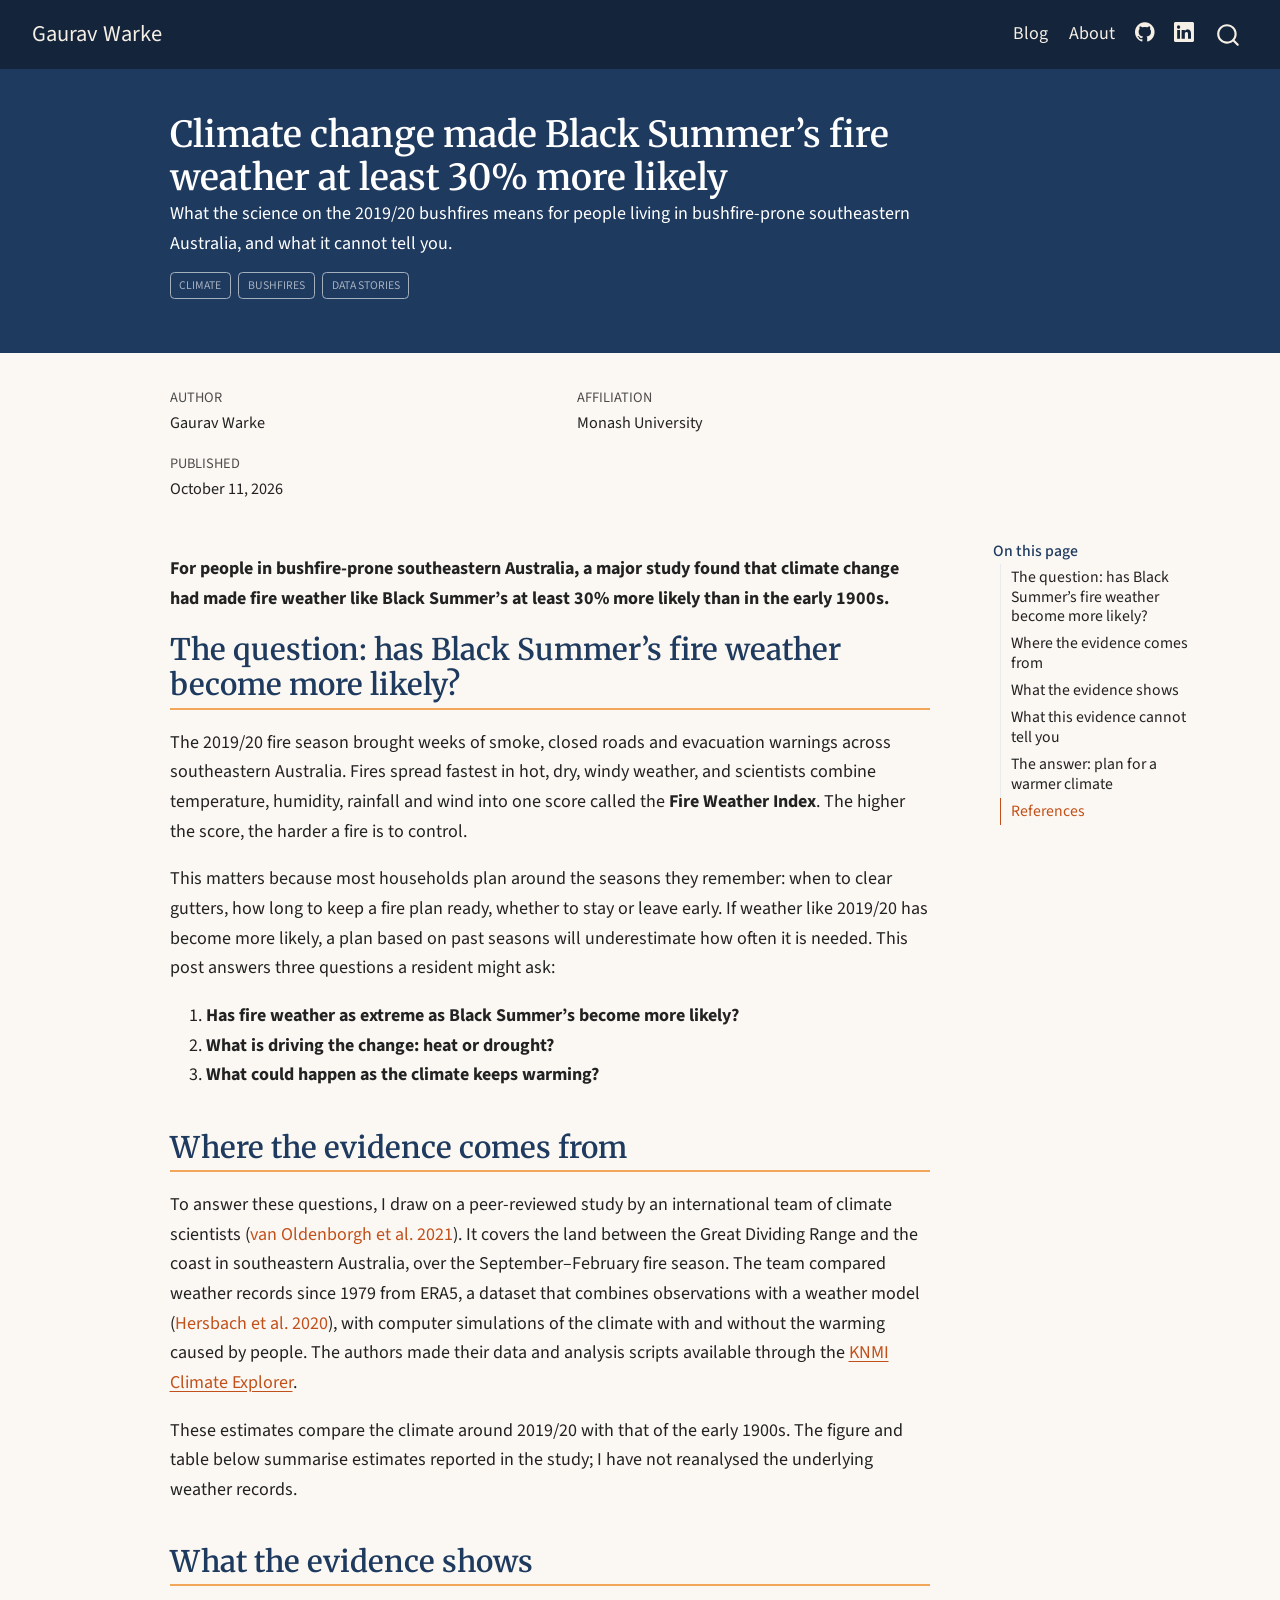
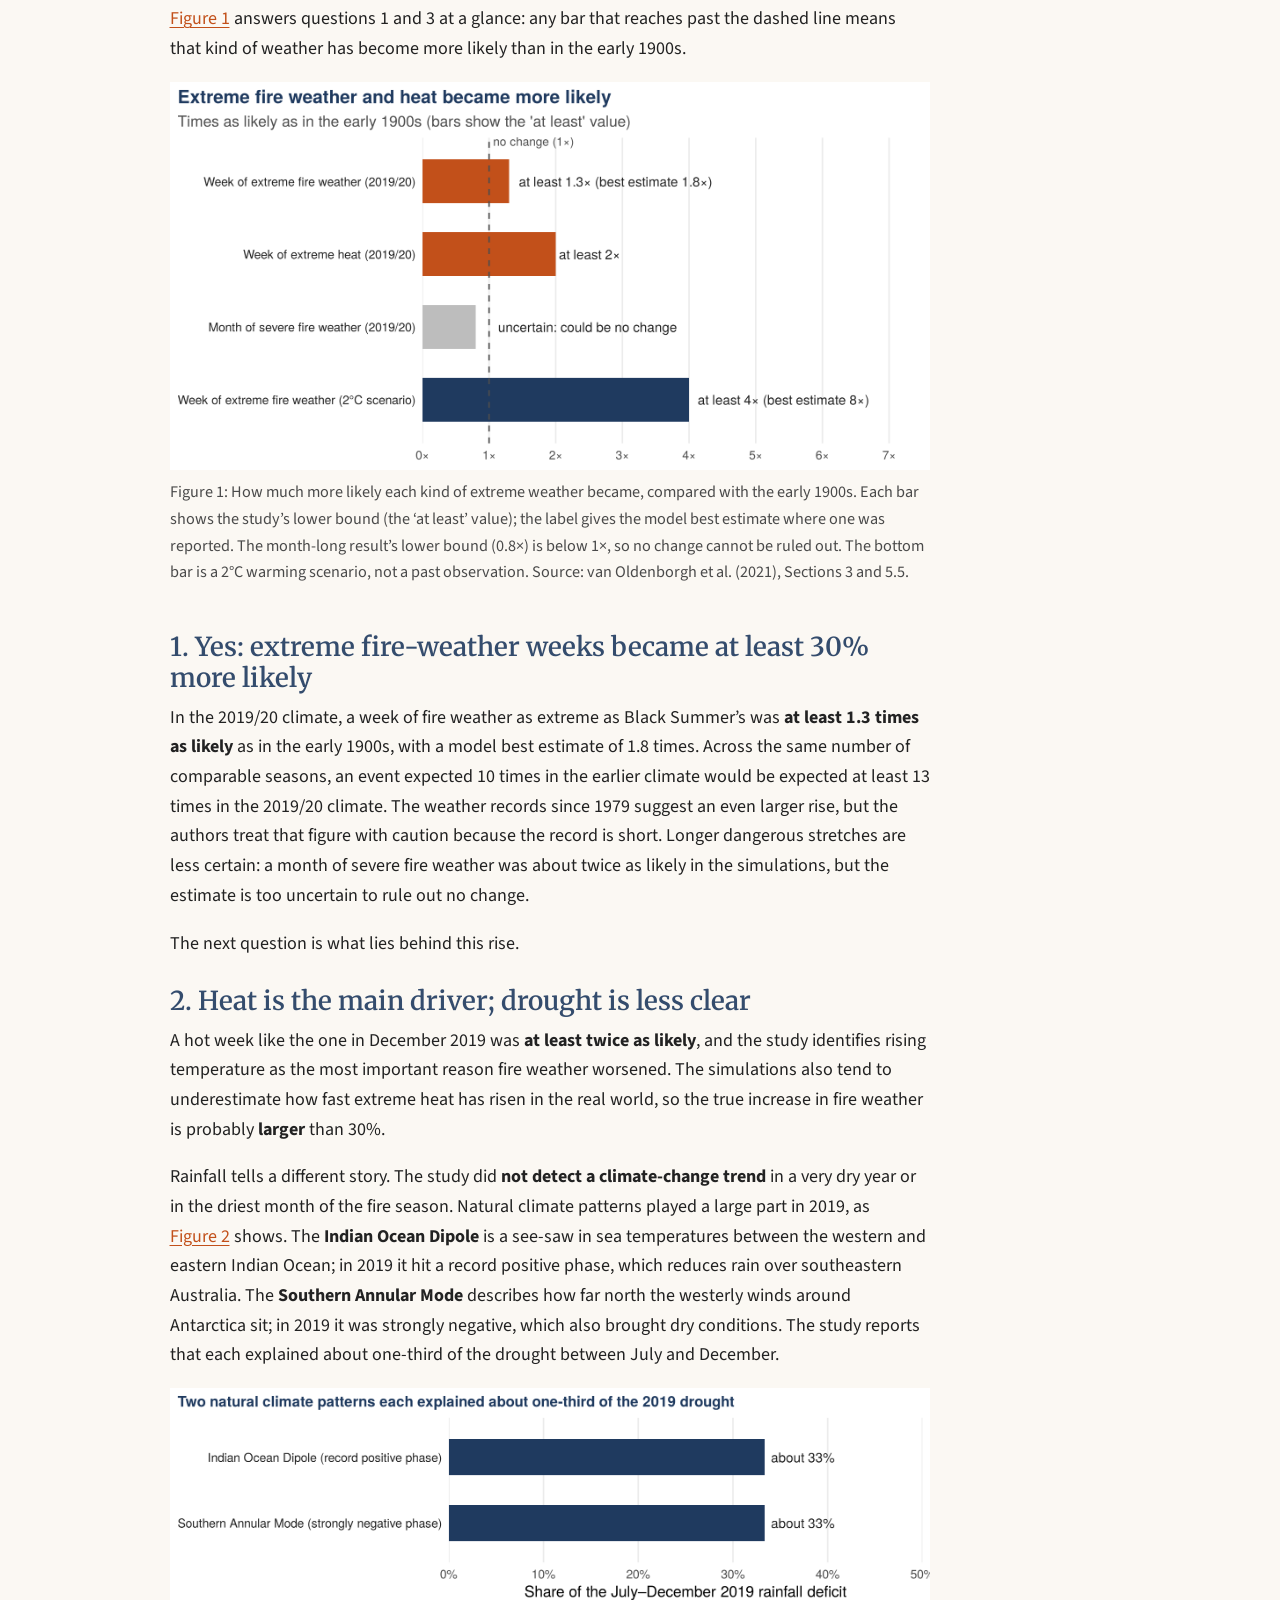
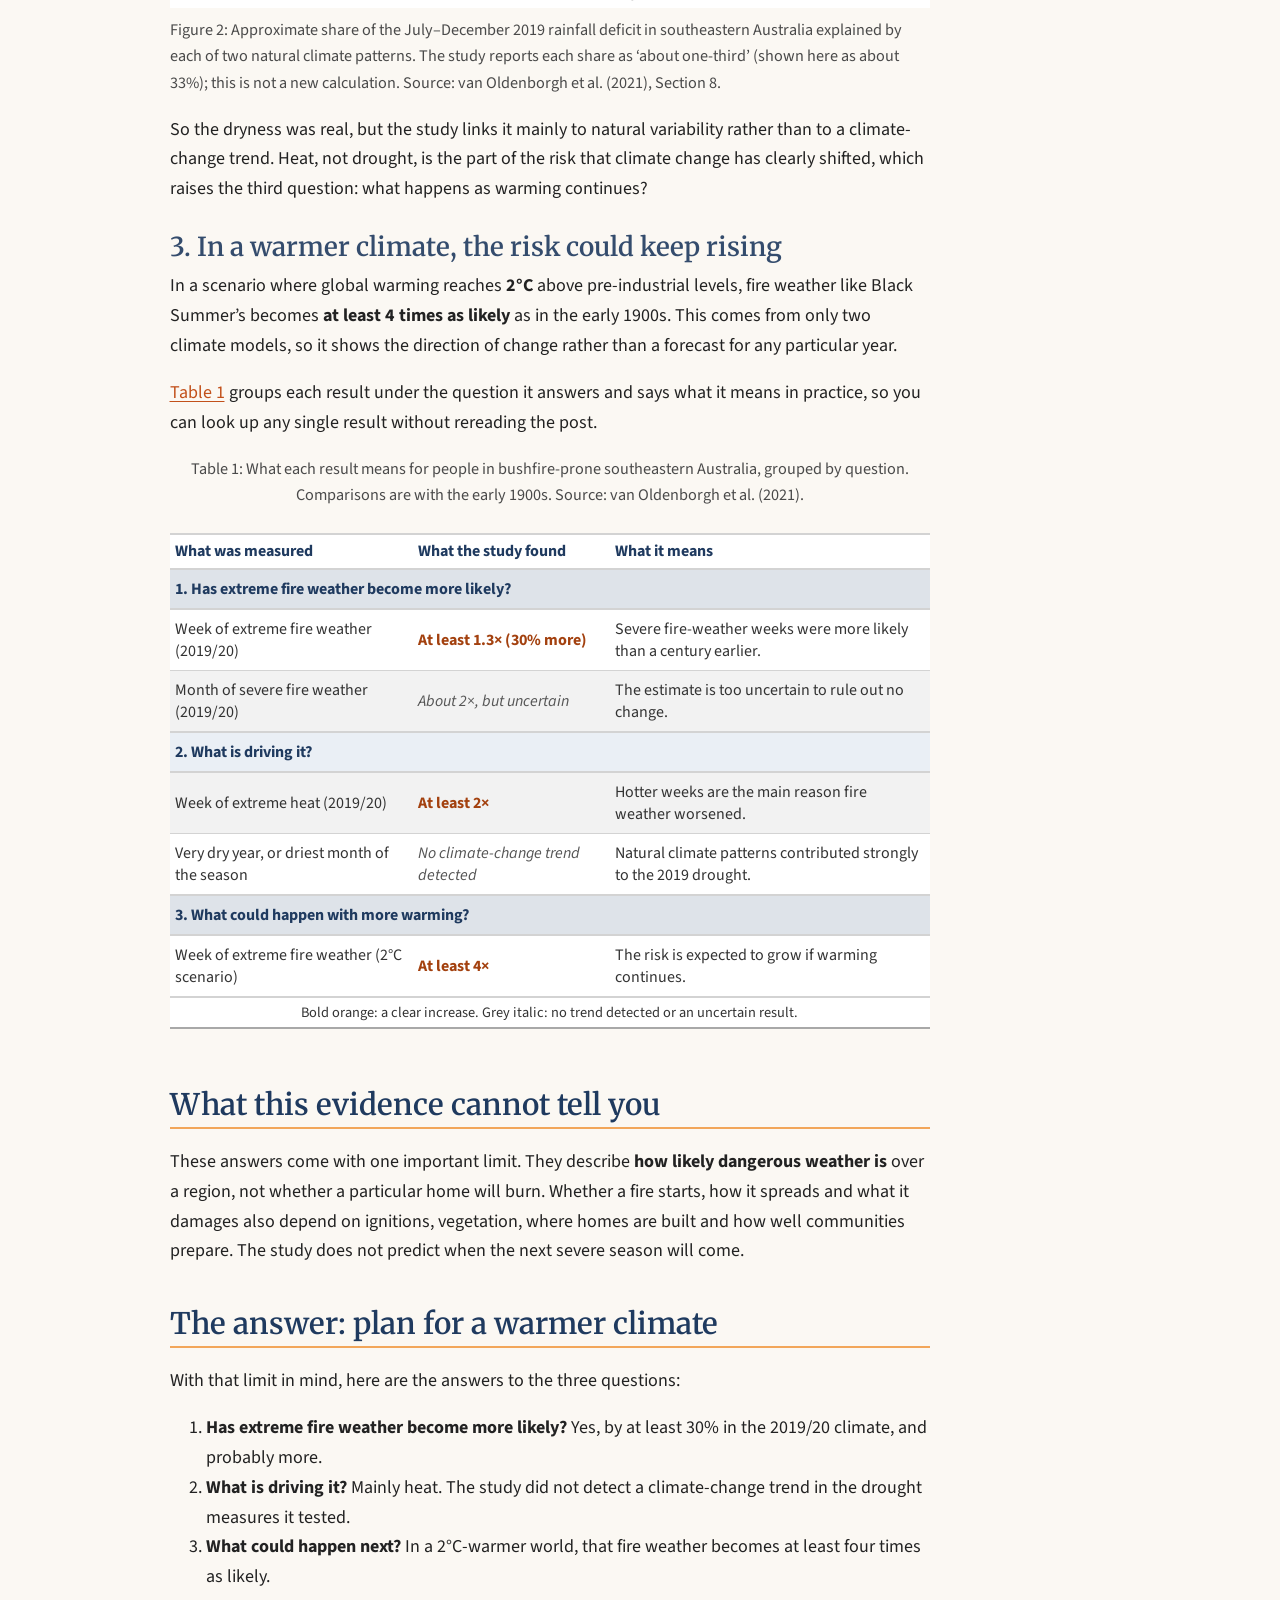
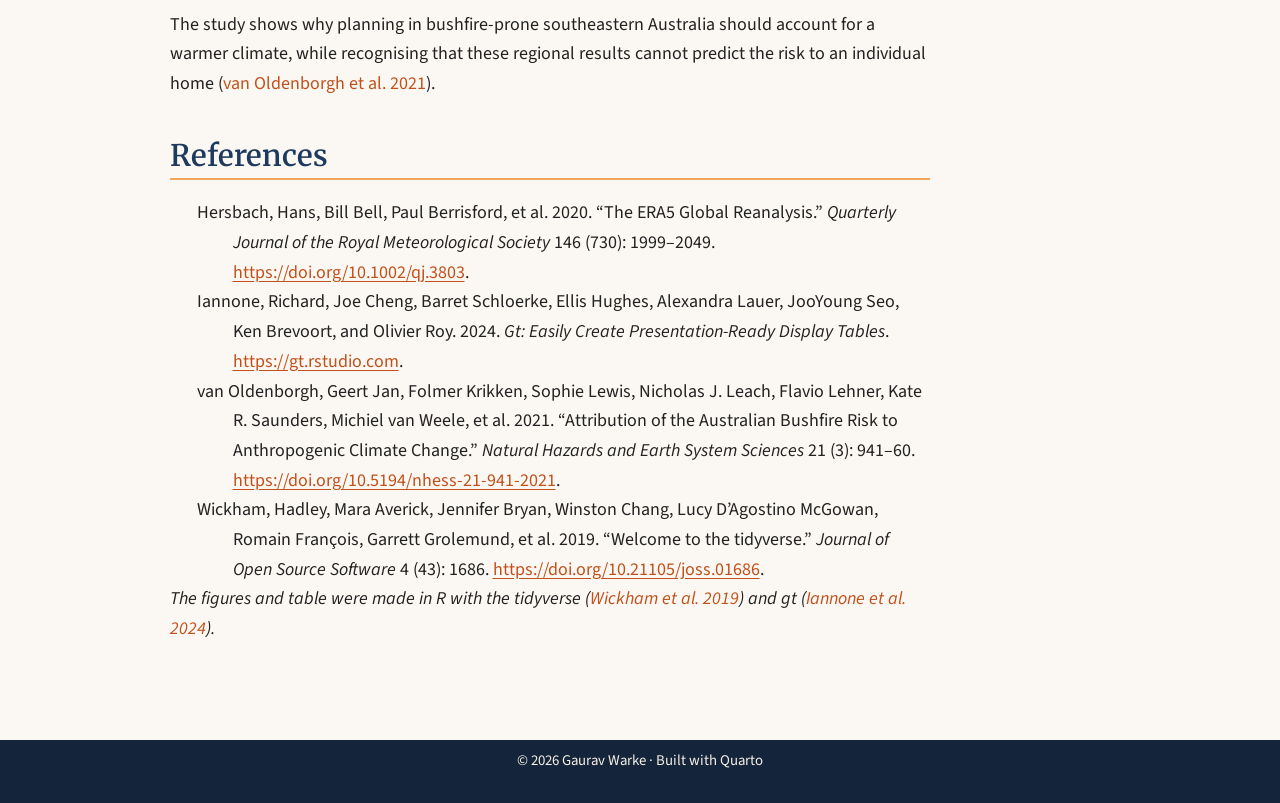
==== commit f5410869: "Site title: Gaurav Warke" ====
--- a/docs/posts/bushfire-fire-weather/index.html
+++ b/docs/posts/bushfire-fire-weather/index.html
@@ -10,7 +10,7 @@
 <meta name="dcterms.date" content="2026-10-11">
 <meta name="description" content="What the science on the 2019/20 bushfires means for people living in bushfire-prone southeastern Australia, and what it cannot tell you.">
 
-<title>Climate change made Black Summer’s fire weather at least 30% more likely – Gaurav Warke | Data, Explained</title>
+<title>Climate change made Black Summer’s fire weather at least 30% more likely – Gaurav Warke</title>
 <style>
 code{white-space: pre-wrap;}
 span.smallcaps{font-variant: small-caps;}
@@ -102,7 +102,7 @@
       <div class="navbar-container container-fluid">
       <div class="navbar-brand-container mx-auto">
     <a class="navbar-brand" href="../../index.html">
-    <span class="navbar-title">Gaurav Warke | Data, Explained</span>
+    <span class="navbar-title">Gaurav Warke</span>
     </a>
   </div>
             <div id="quarto-search" class="" title="Search"></div>
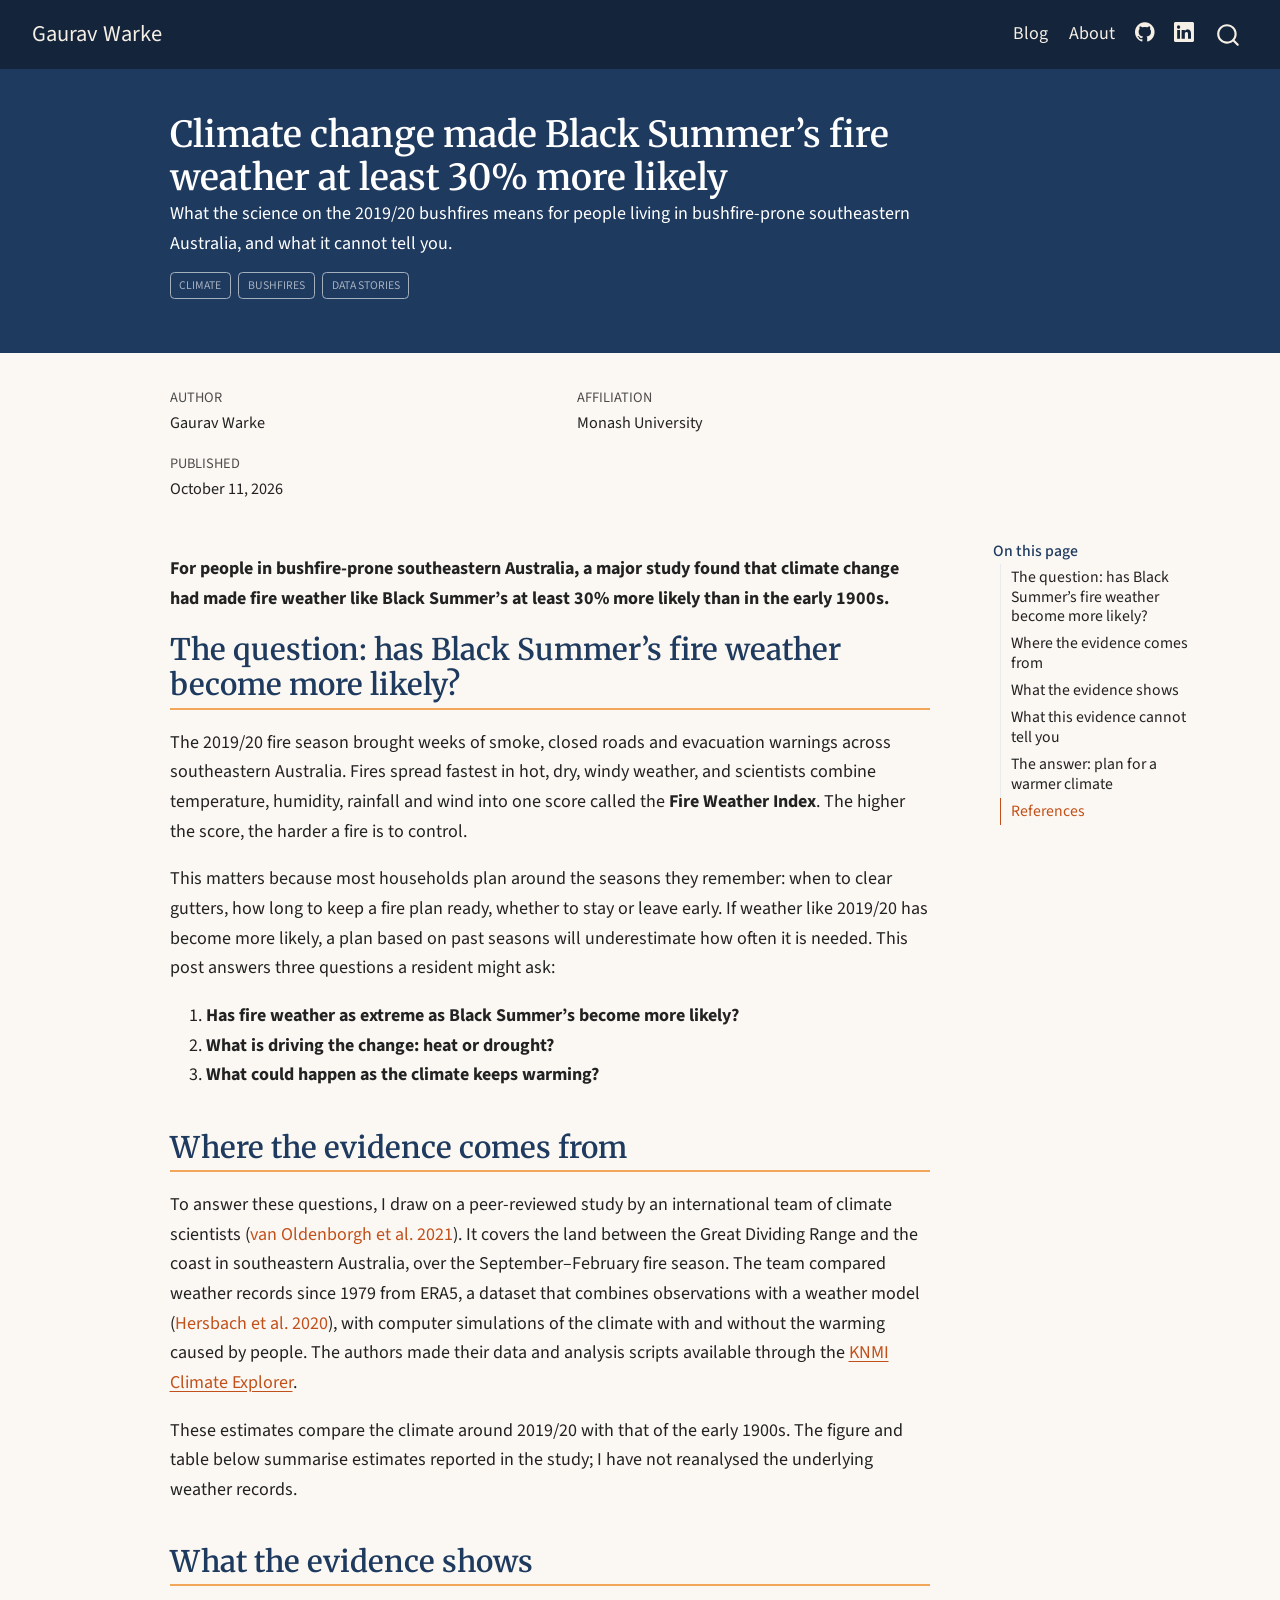
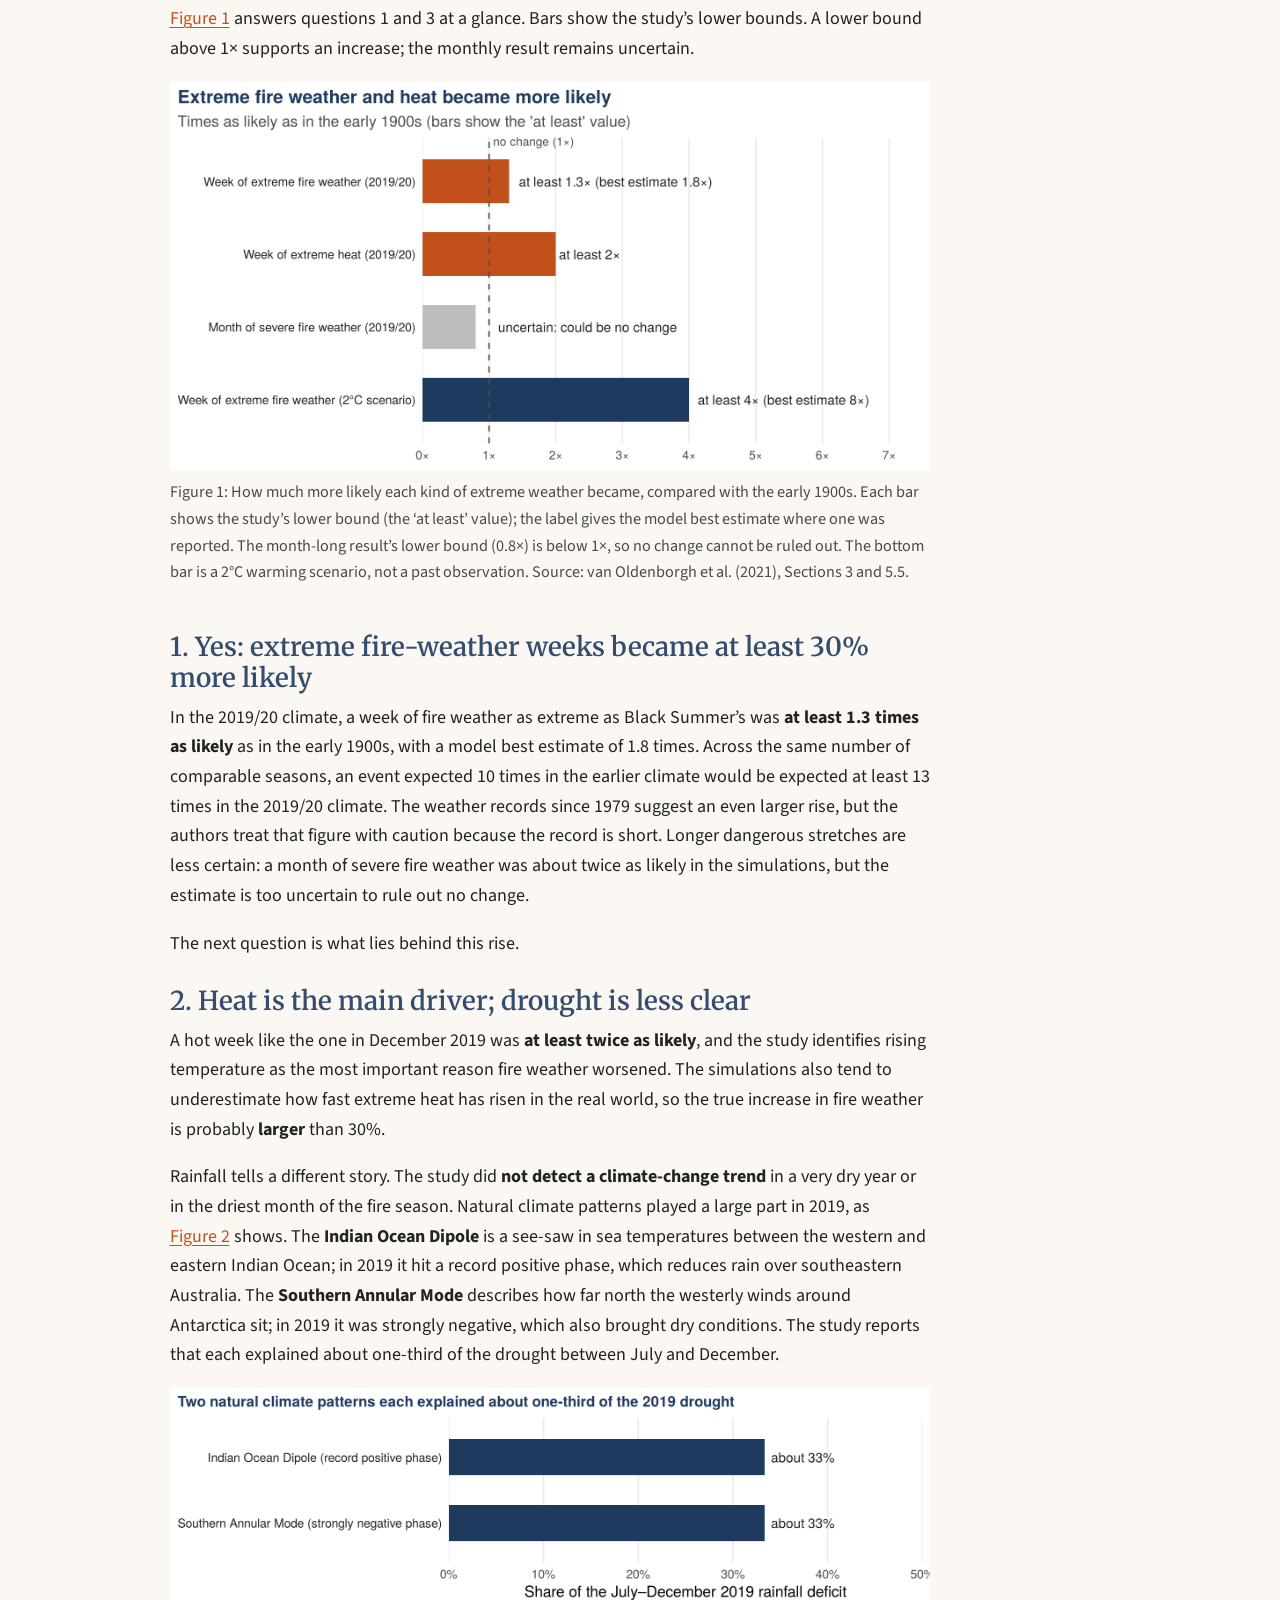
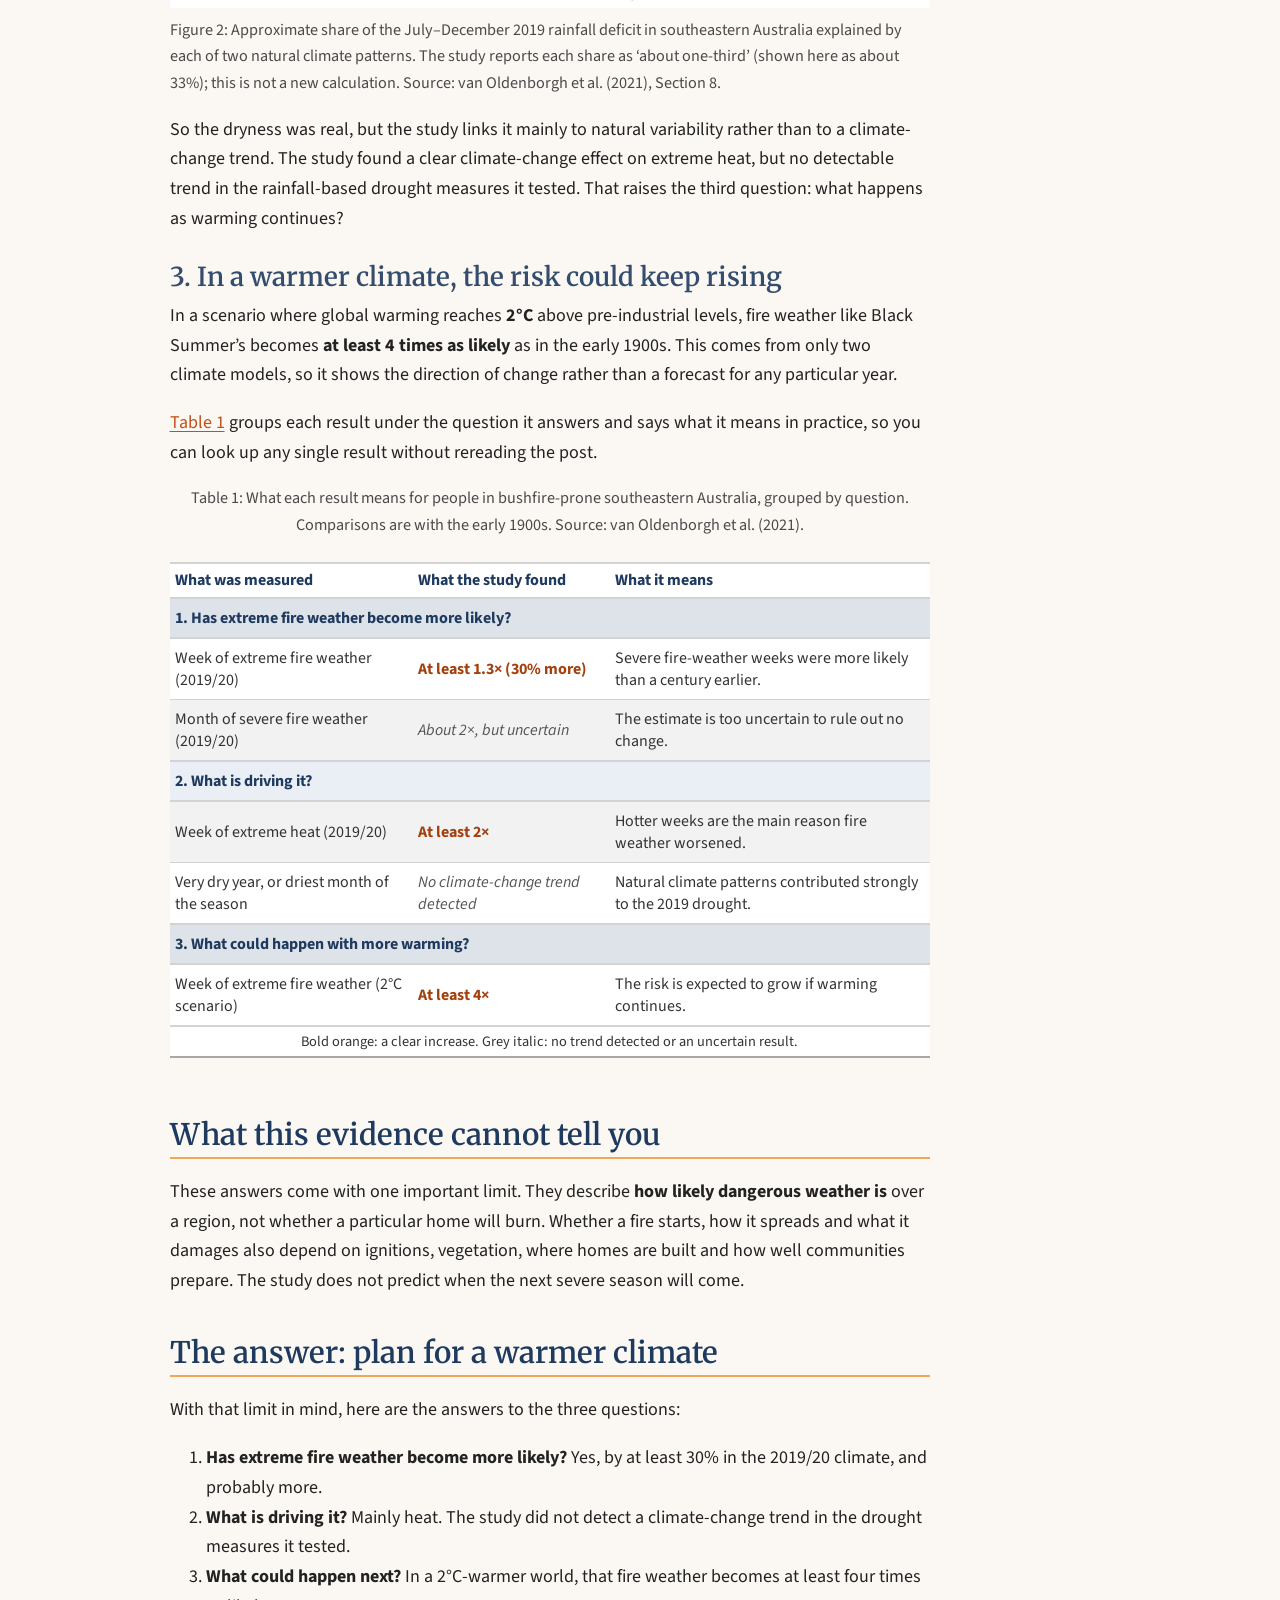
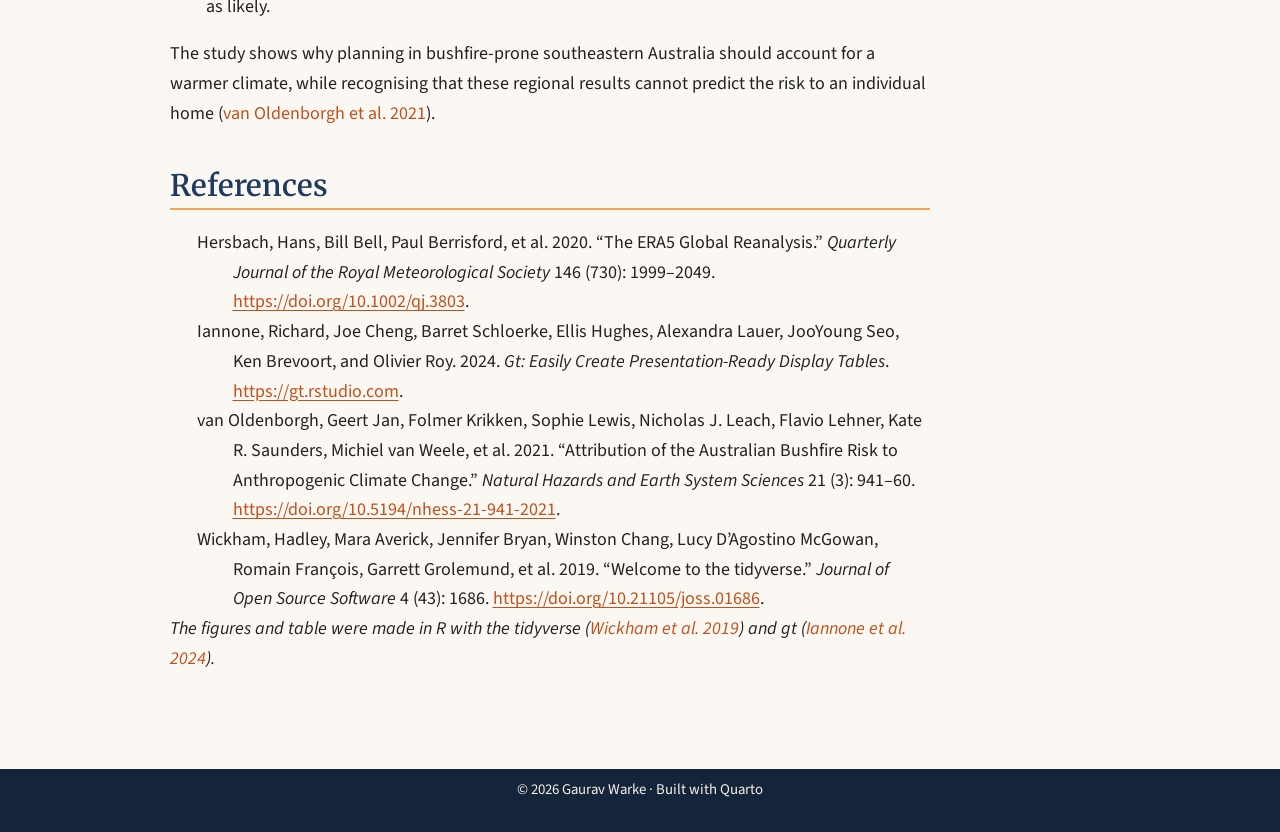
==== commit fe6d80ad: "Clarify drought finding and Figure 1 lower bounds" ====
--- a/docs/posts/bushfire-fire-weather/index.html
+++ b/docs/posts/bushfire-fire-weather/index.html
@@ -61,7 +61,7 @@
 <link href="../../site_libs/quarto-html/quarto-syntax-highlighting-2f5df379a58b258e96c21c0638c20c03.css" rel="stylesheet" id="quarto-text-highlighting-styles">
 <script src="../../site_libs/bootstrap/bootstrap.min.js"></script>
 <link href="../../site_libs/bootstrap/bootstrap-icons.css" rel="stylesheet">
-<link href="../../site_libs/bootstrap/bootstrap-7eb98b64c998660b6c660832d06c3cf4.min.css" rel="stylesheet" append-hash="true" id="quarto-bootstrap" data-mode="light">
+<link href="../../site_libs/bootstrap/bootstrap-9fc86d4f85e6385cf2e2dd4de94ef773.min.css" rel="stylesheet" append-hash="true" id="quarto-bootstrap" data-mode="light">
 <script id="quarto-search-options" type="application/json">{
   "location": "navbar",
   "copy-button": false,
@@ -229,7 +229,7 @@
 </section>
 <section id="what-the-evidence-shows" class="level2">
 <h2 class="anchored" data-anchor-id="what-the-evidence-shows">What the evidence shows</h2>
-<p><a href="#fig-likelihood" class="quarto-xref">Figure&nbsp;1</a> answers questions 1 and 3 at a glance: any bar that reaches past the dashed line means that kind of weather has become more likely than in the early 1900s.</p>
+<p><a href="#fig-likelihood" class="quarto-xref">Figure&nbsp;1</a> answers questions 1 and 3 at a glance. Bars show the study’s lower bounds. A lower bound above 1× supports an increase; the monthly result remains uncertain.</p>
 <div class="cell">
 <div class="cell-output-display">
 <div id="fig-likelihood" class="quarto-float quarto-figure quarto-figure-center anchored" alt="Horizontal bar chart of lower bounds compared with the early 1900s. A week of extreme fire weather in the 2019/20 climate: at least 1.3 times as likely, best estimate 1.8. A week of extreme heat: at least 2 times. A month of severe fire weather: lower bound 0.8, uncertain. A week of extreme fire weather at 2 degrees of warming: at least 4 times, best estimate 8. A dashed line marks 1 times, no change.">
@@ -267,7 +267,7 @@
 </div>
 </div>
 </div>
-<p>So the dryness was real, but the study links it mainly to natural variability rather than to a climate-change trend. Heat, not drought, is the part of the risk that climate change has clearly shifted, which raises the third question: what happens as warming continues?</p>
+<p>So the dryness was real, but the study links it mainly to natural variability rather than to a climate-change trend. The study found a clear climate-change effect on extreme heat, but no detectable trend in the rainfall-based drought measures it tested. That raises the third question: what happens as warming continues?</p>
 </section>
 <section id="in-a-warmer-climate-the-risk-could-keep-rising" class="level3">
 <h3 class="anchored" data-anchor-id="in-a-warmer-climate-the-risk-could-keep-rising">3. In a warmer climate, the risk could keep rising</h3>
@@ -281,23 +281,23 @@
 </figcaption>
 <div aria-describedby="tbl-meaning-caption-0ceaefa1-69ba-4598-a22c-09a6ac19f8ca">
 <div class="cell-output-display">
-<div id="fxszgkzjju" style="padding-left:0px;padding-right:0px;padding-top:10px;padding-bottom:10px;overflow-x:auto;overflow-y:auto;width:auto;height:auto;">
-<style>#fxszgkzjju table {
+<div id="uzdpfcedgs" style="padding-left:0px;padding-right:0px;padding-top:10px;padding-bottom:10px;overflow-x:auto;overflow-y:auto;width:auto;height:auto;">
+<style>#uzdpfcedgs table {
   font-family: 'Source Sans 3', system-ui, 'Segoe UI', Roboto, Helvetica, Arial, sans-serif, 'Apple Color Emoji', 'Segoe UI Emoji', 'Segoe UI Symbol', 'Noto Color Emoji';
   -webkit-font-smoothing: antialiased;
   -moz-osx-font-smoothing: grayscale;
 }
 
-#fxszgkzjju thead, #fxszgkzjju tbody, #fxszgkzjju tfoot, #fxszgkzjju tr, #fxszgkzjju td, #fxszgkzjju th {
+#uzdpfcedgs thead, #uzdpfcedgs tbody, #uzdpfcedgs tfoot, #uzdpfcedgs tr, #uzdpfcedgs td, #uzdpfcedgs th {
   border-style: none;
 }
 
-#fxszgkzjju p {
+#uzdpfcedgs p {
   margin: 0;
   padding: 0;
 }
 
-#fxszgkzjju .gt_table {
+#uzdpfcedgs .gt_table {
   display: table;
   border-collapse: collapse;
   line-height: normal;
@@ -323,12 +323,12 @@
   border-left-color: #D3D3D3;
 }
 
-#fxszgkzjju .gt_caption {
+#uzdpfcedgs .gt_caption {
   padding-top: 4px;
   padding-bottom: 4px;
 }
 
-#fxszgkzjju .gt_title {
+#uzdpfcedgs .gt_title {
   color: #333333;
   font-size: 125%;
   font-weight: initial;
@@ -340,7 +340,7 @@
   border-bottom-width: 0;
 }
 
-#fxszgkzjju .gt_subtitle {
+#uzdpfcedgs .gt_subtitle {
   color: #333333;
   font-size: 85%;
   font-weight: initial;
@@ -352,7 +352,7 @@
   border-top-width: 0;
 }
 
-#fxszgkzjju .gt_heading {
+#uzdpfcedgs .gt_heading {
   background-color: #FFFFFF;
   text-align: center;
   border-bottom-color: #FFFFFF;
@@ -364,13 +364,13 @@
   border-right-color: #D3D3D3;
 }
 
-#fxszgkzjju .gt_bottom_border {
+#uzdpfcedgs .gt_bottom_border {
   border-bottom-style: solid;
   border-bottom-width: 2px;
   border-bottom-color: #D3D3D3;
 }
 
-#fxszgkzjju .gt_col_headings {
+#uzdpfcedgs .gt_col_headings {
   border-top-style: solid;
   border-top-width: 2px;
   border-top-color: #D3D3D3;
@@ -385,7 +385,7 @@
   border-right-color: #D3D3D3;
 }
 
-#fxszgkzjju .gt_col_heading {
+#uzdpfcedgs .gt_col_heading {
   color: #333333;
   background-color: #FFFFFF;
   font-size: 100%;
@@ -405,7 +405,7 @@
   overflow-x: hidden;
 }
 
-#fxszgkzjju .gt_column_spanner_outer {
+#uzdpfcedgs .gt_column_spanner_outer {
   color: #333333;
   background-color: #FFFFFF;
   font-size: 100%;
@@ -417,15 +417,15 @@
   padding-right: 4px;
 }
 
-#fxszgkzjju .gt_column_spanner_outer:first-child {
+#uzdpfcedgs .gt_column_spanner_outer:first-child {
   padding-left: 0;
 }
 
-#fxszgkzjju .gt_column_spanner_outer:last-child {
+#uzdpfcedgs .gt_column_spanner_outer:last-child {
   padding-right: 0;
 }
 
-#fxszgkzjju .gt_column_spanner {
+#uzdpfcedgs .gt_column_spanner {
   border-bottom-style: solid;
   border-bottom-width: 2px;
   border-bottom-color: #D3D3D3;
@@ -437,11 +437,11 @@
   width: 100%;
 }
 
-#fxszgkzjju .gt_spanner_row {
+#uzdpfcedgs .gt_spanner_row {
   border-bottom-style: hidden;
 }
 
-#fxszgkzjju .gt_group_heading {
+#uzdpfcedgs .gt_group_heading {
   padding-top: 8px;
   padding-bottom: 8px;
   padding-left: 5px;
@@ -467,7 +467,7 @@
   text-align: left;
 }
 
-#fxszgkzjju .gt_empty_group_heading {
+#uzdpfcedgs .gt_empty_group_heading {
   padding: 0.5px;
   color: #333333;
   background-color: #FFFFFF;
@@ -482,15 +482,15 @@
   vertical-align: middle;
 }
 
-#fxszgkzjju .gt_from_md > :first-child {
+#uzdpfcedgs .gt_from_md > :first-child {
   margin-top: 0;
 }
 
-#fxszgkzjju .gt_from_md > :last-child {
+#uzdpfcedgs .gt_from_md > :last-child {
   margin-bottom: 0;
 }
 
-#fxszgkzjju .gt_row {
+#uzdpfcedgs .gt_row {
   padding-top: 8px;
   padding-bottom: 8px;
   padding-left: 5px;
@@ -509,7 +509,7 @@
   overflow-x: hidden;
 }
 
-#fxszgkzjju .gt_stub {
+#uzdpfcedgs .gt_stub {
   color: #333333;
   background-color: #FFFFFF;
   font-size: 100%;
@@ -522,7 +522,7 @@
   padding-right: 5px;
 }
 
-#fxszgkzjju .gt_stub_row_group {
+#uzdpfcedgs .gt_stub_row_group {
   color: #333333;
   background-color: #FFFFFF;
   font-size: 100%;
@@ -536,15 +536,15 @@
   vertical-align: top;
 }
 
-#fxszgkzjju .gt_row_group_first td {
+#uzdpfcedgs .gt_row_group_first td {
   border-top-width: 2px;
 }
 
-#fxszgkzjju .gt_row_group_first th {
+#uzdpfcedgs .gt_row_group_first th {
   border-top-width: 2px;
 }
 
-#fxszgkzjju .gt_summary_row {
+#uzdpfcedgs .gt_summary_row {
   color: #333333;
   background-color: #FFFFFF;
   text-transform: inherit;
@@ -554,16 +554,16 @@
   padding-right: 5px;
 }
 
-#fxszgkzjju .gt_first_summary_row {
+#uzdpfcedgs .gt_first_summary_row {
   border-top-style: solid;
   border-top-color: #D3D3D3;
 }
 
-#fxszgkzjju .gt_first_summary_row.thick {
+#uzdpfcedgs .gt_first_summary_row.thick {
   border-top-width: 2px;
 }
 
-#fxszgkzjju .gt_last_summary_row {
+#uzdpfcedgs .gt_last_summary_row {
   padding-top: 8px;
   padding-bottom: 8px;
   padding-left: 5px;
@@ -573,7 +573,7 @@
   border-bottom-color: #D3D3D3;
 }
 
-#fxszgkzjju .gt_grand_summary_row {
+#uzdpfcedgs .gt_grand_summary_row {
   color: #333333;
   background-color: #FFFFFF;
   text-transform: inherit;
@@ -583,7 +583,7 @@
   padding-right: 5px;
 }
 
-#fxszgkzjju .gt_first_grand_summary_row {
+#uzdpfcedgs .gt_first_grand_summary_row {
   padding-top: 8px;
   padding-bottom: 8px;
   padding-left: 5px;
@@ -593,7 +593,7 @@
   border-top-color: #D3D3D3;
 }
 
-#fxszgkzjju .gt_last_grand_summary_row_top {
+#uzdpfcedgs .gt_last_grand_summary_row_top {
   padding-top: 8px;
   padding-bottom: 8px;
   padding-left: 5px;
@@ -603,11 +603,11 @@
   border-bottom-color: #D3D3D3;
 }
 
-#fxszgkzjju .gt_striped {
+#uzdpfcedgs .gt_striped {
   background-color: rgba(128, 128, 128, 0.05);
 }
 
-#fxszgkzjju .gt_table_body {
+#uzdpfcedgs .gt_table_body {
   border-top-style: solid;
   border-top-width: 2px;
   border-top-color: #D3D3D3;
@@ -616,7 +616,7 @@
   border-bottom-color: #D3D3D3;
 }
 
-#fxszgkzjju .gt_footnotes {
+#uzdpfcedgs .gt_footnotes {
   color: #333333;
   background-color: #FFFFFF;
   border-bottom-style: none;
@@ -630,7 +630,7 @@
   border-right-color: #D3D3D3;
 }
 
-#fxszgkzjju .gt_footnote {
+#uzdpfcedgs .gt_footnote {
   margin: 0px;
   font-size: 90%;
   padding-top: 4px;
@@ -639,7 +639,7 @@
   padding-right: 5px;
 }
 
-#fxszgkzjju .gt_sourcenotes {
+#uzdpfcedgs .gt_sourcenotes {
   color: #333333;
   background-color: #FFFFFF;
   border-bottom-style: none;
@@ -653,7 +653,7 @@
   border-right-color: #D3D3D3;
 }
 
-#fxszgkzjju .gt_sourcenote {
+#uzdpfcedgs .gt_sourcenote {
   font-size: 90%;
   padding-top: 4px;
   padding-bottom: 4px;
@@ -661,72 +661,72 @@
   padding-right: 5px;
 }
 
-#fxszgkzjju .gt_left {
+#uzdpfcedgs .gt_left {
   text-align: left;
 }
 
-#fxszgkzjju .gt_center {
+#uzdpfcedgs .gt_center {
   text-align: center;
 }
 
-#fxszgkzjju .gt_right {
+#uzdpfcedgs .gt_right {
   text-align: right;
   font-variant-numeric: tabular-nums;
 }
 
-#fxszgkzjju .gt_font_normal {
+#uzdpfcedgs .gt_font_normal {
   font-weight: normal;
 }
 
-#fxszgkzjju .gt_font_bold {
+#uzdpfcedgs .gt_font_bold {
   font-weight: bold;
 }
 
-#fxszgkzjju .gt_font_italic {
+#uzdpfcedgs .gt_font_italic {
   font-style: italic;
 }
 
-#fxszgkzjju .gt_super {
+#uzdpfcedgs .gt_super {
   font-size: 65%;
 }
 
-#fxszgkzjju .gt_footnote_marks {
+#uzdpfcedgs .gt_footnote_marks {
   font-size: 75%;
   vertical-align: 0.4em;
   position: initial;
 }
 
-#fxszgkzjju .gt_asterisk {
+#uzdpfcedgs .gt_asterisk {
   font-size: 100%;
   vertical-align: 0;
 }
 
-#fxszgkzjju .gt_indent_1 {
+#uzdpfcedgs .gt_indent_1 {
   text-indent: 5px;
 }
 
-#fxszgkzjju .gt_indent_2 {
+#uzdpfcedgs .gt_indent_2 {
   text-indent: 10px;
 }
 
-#fxszgkzjju .gt_indent_3 {
+#uzdpfcedgs .gt_indent_3 {
   text-indent: 15px;
 }
 
-#fxszgkzjju .gt_indent_4 {
+#uzdpfcedgs .gt_indent_4 {
   text-indent: 20px;
 }
 
-#fxszgkzjju .gt_indent_5 {
+#uzdpfcedgs .gt_indent_5 {
   text-indent: 25px;
 }
 
-#fxszgkzjju .katex-display {
+#uzdpfcedgs .katex-display {
   display: inline-flex !important;
   margin-bottom: 0.75em !important;
 }
 
-#fxszgkzjju div.Reactable > div.rt-table > div.rt-thead > div.rt-tr.rt-tr-group-header > div.rt-th-group:after {
+#uzdpfcedgs div.Reactable > div.rt-table > div.rt-thead > div.rt-tr.rt-tr-group-header > div.rt-th-group:after {
   height: 0px !important;
 }
 </style>
